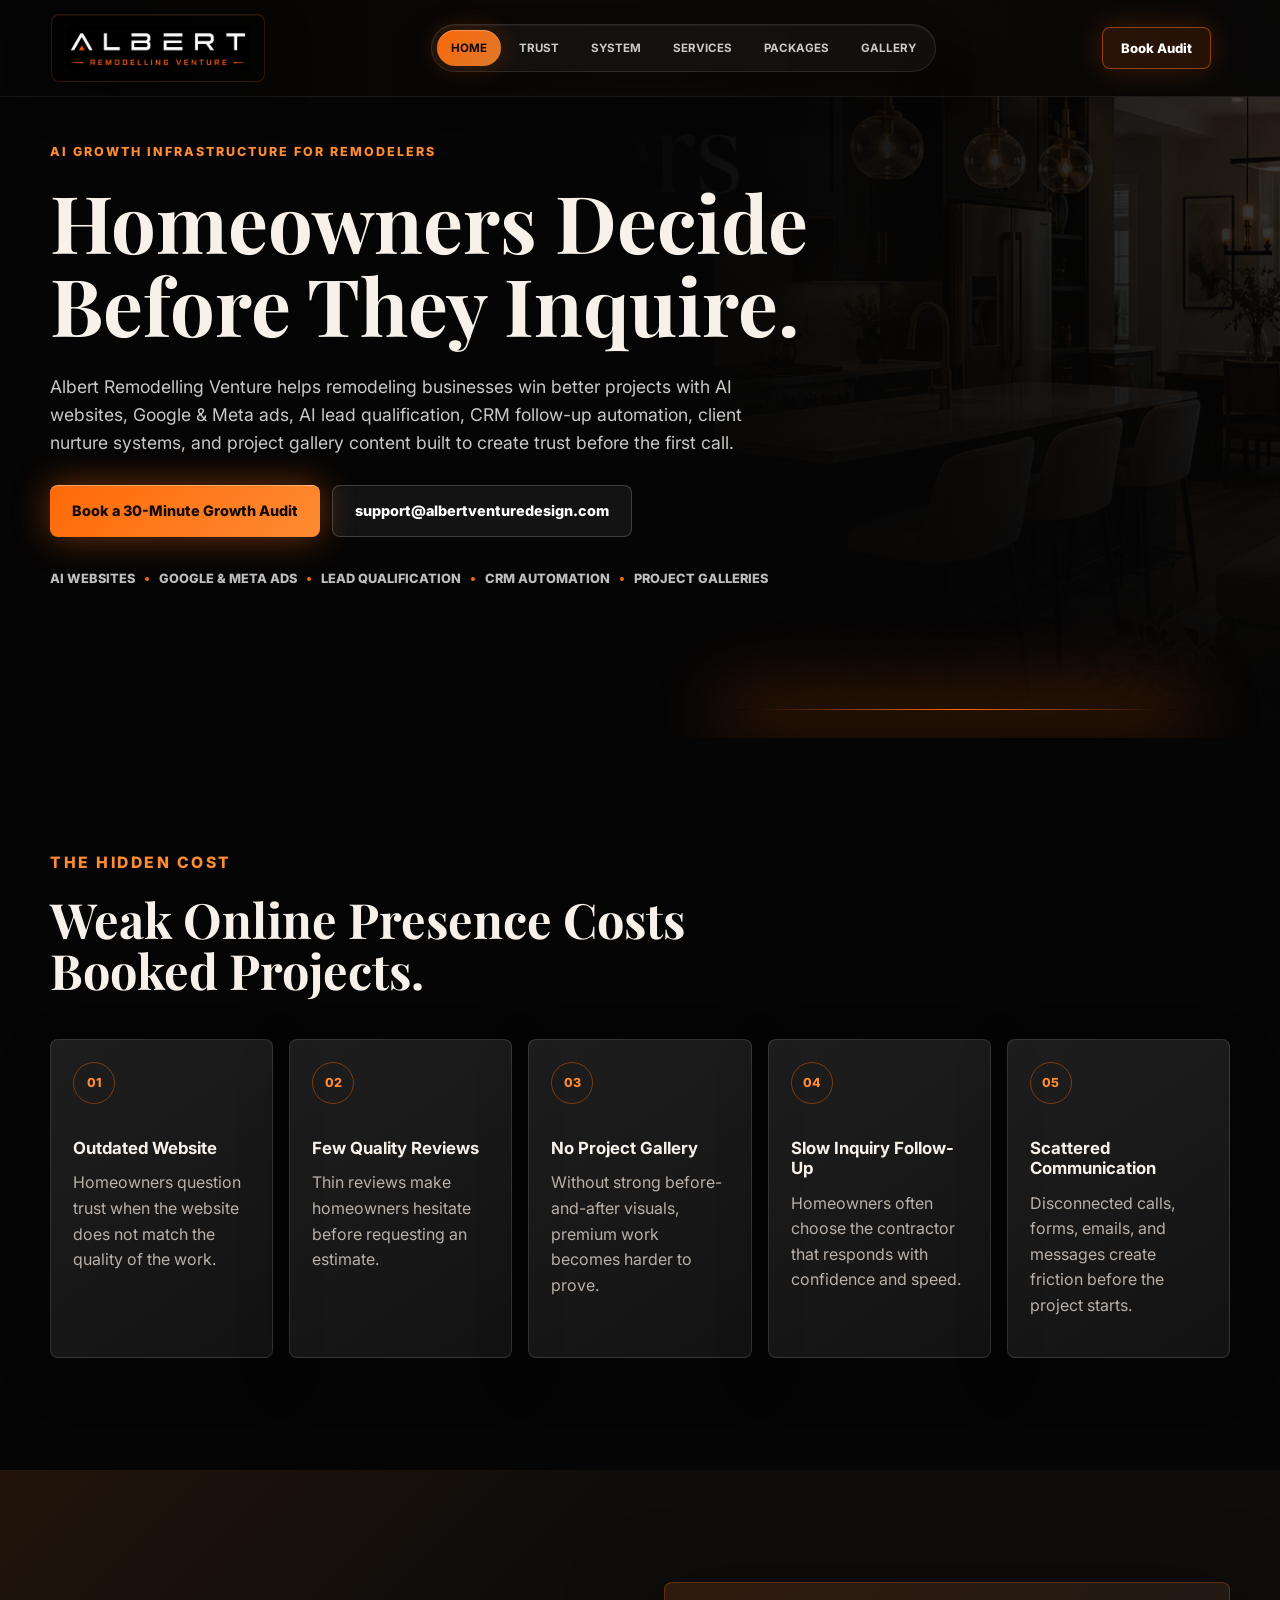
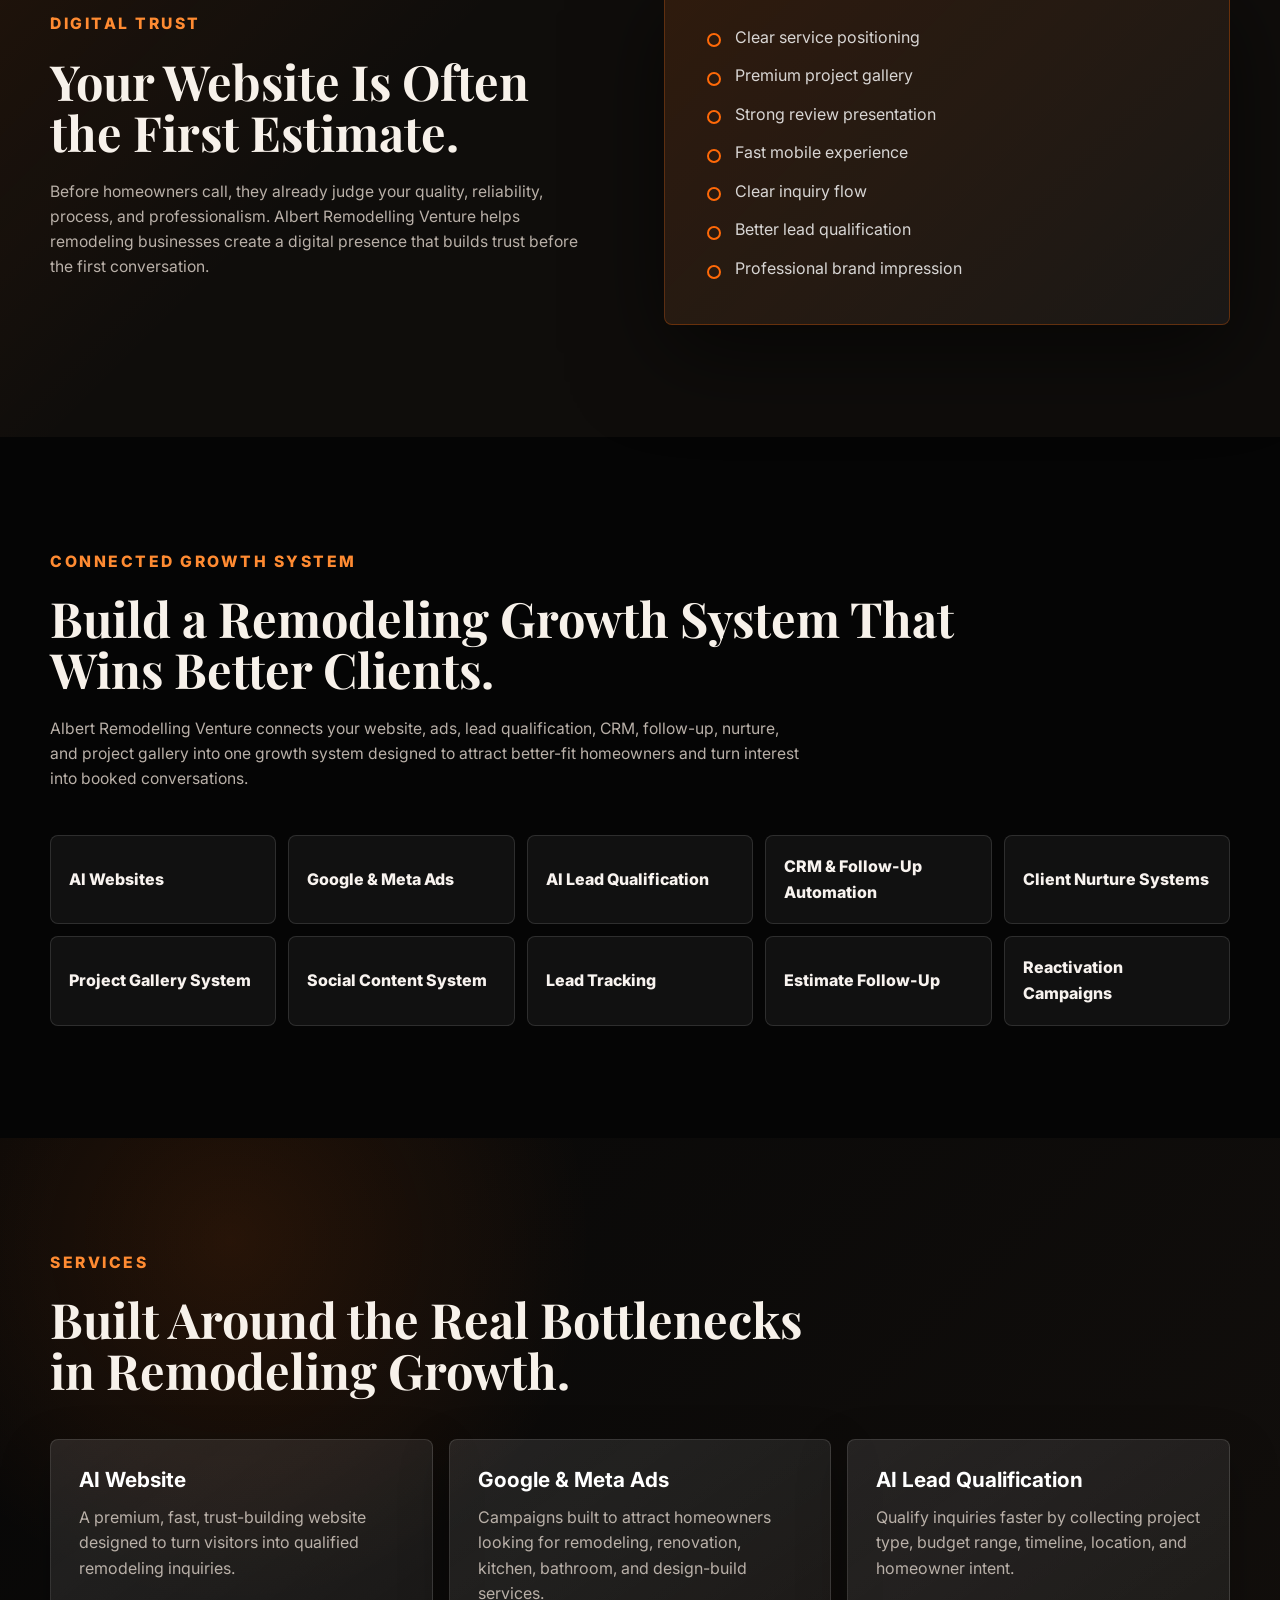
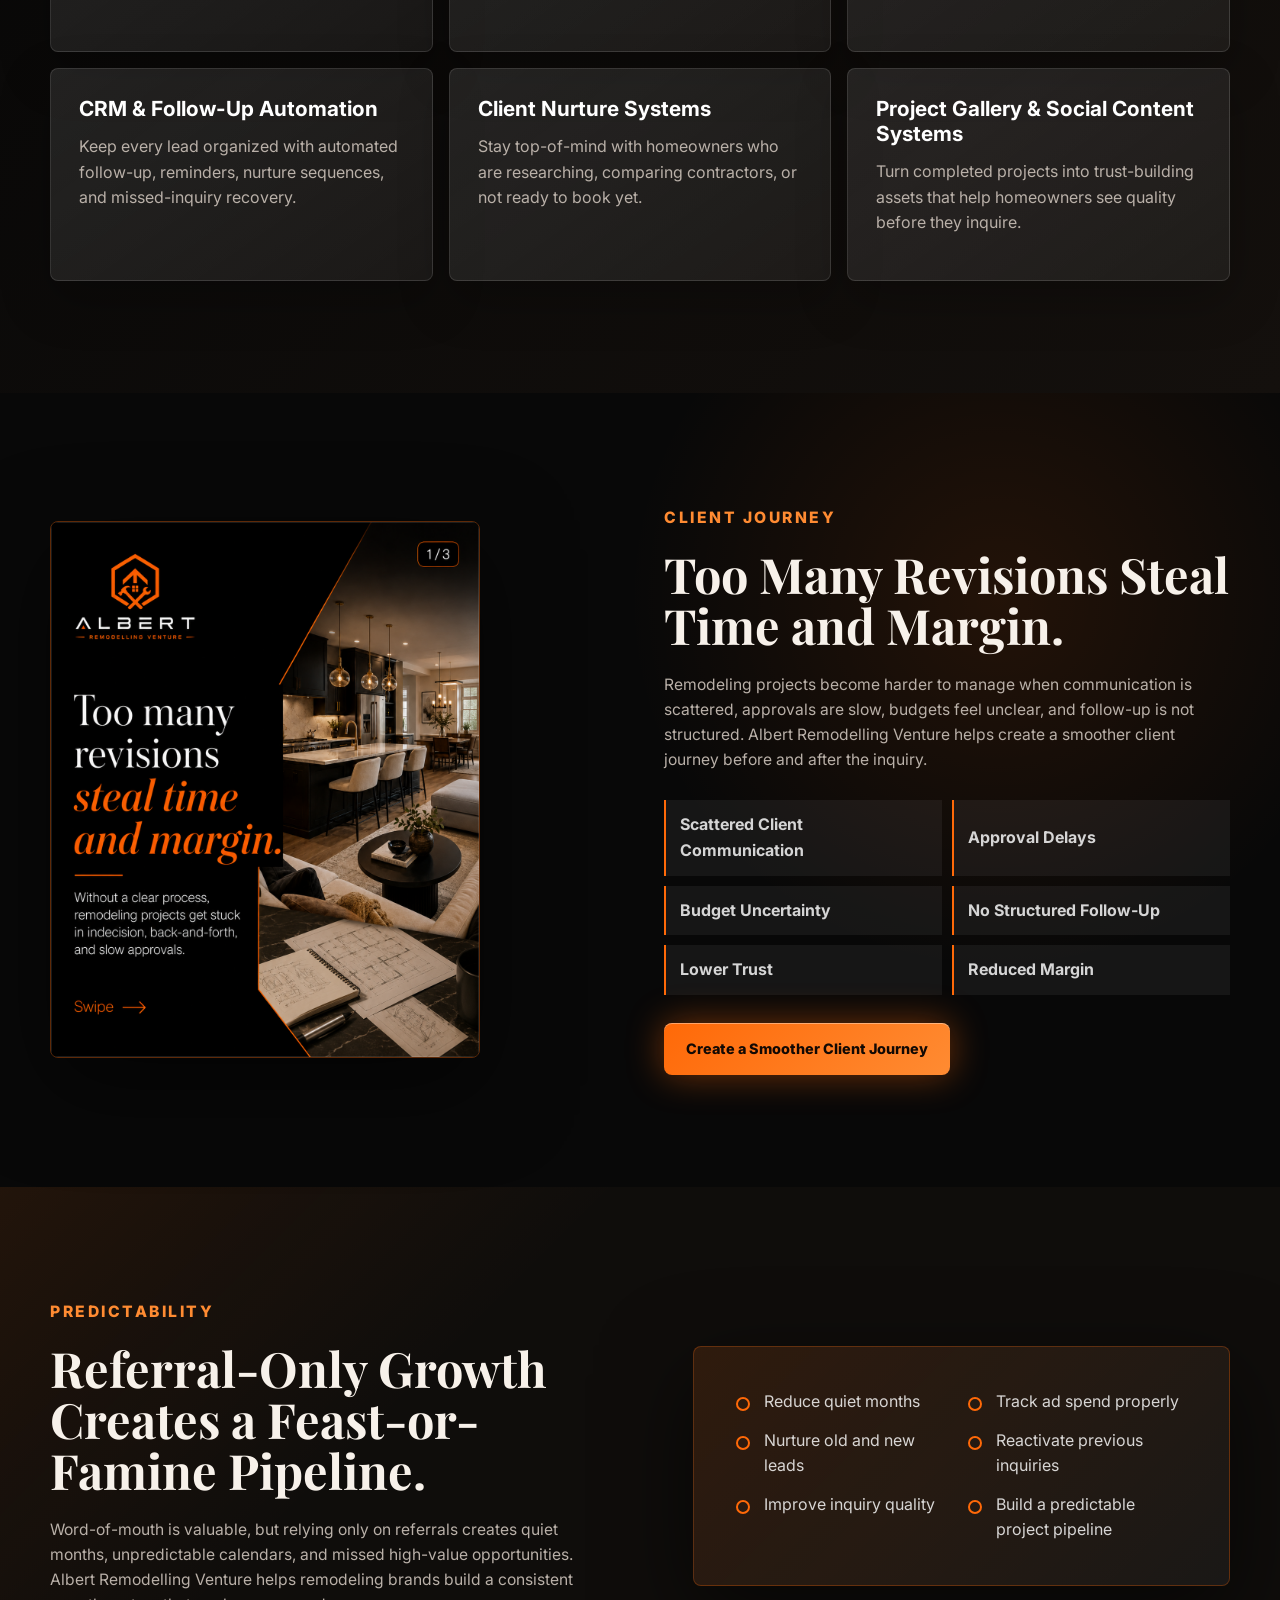
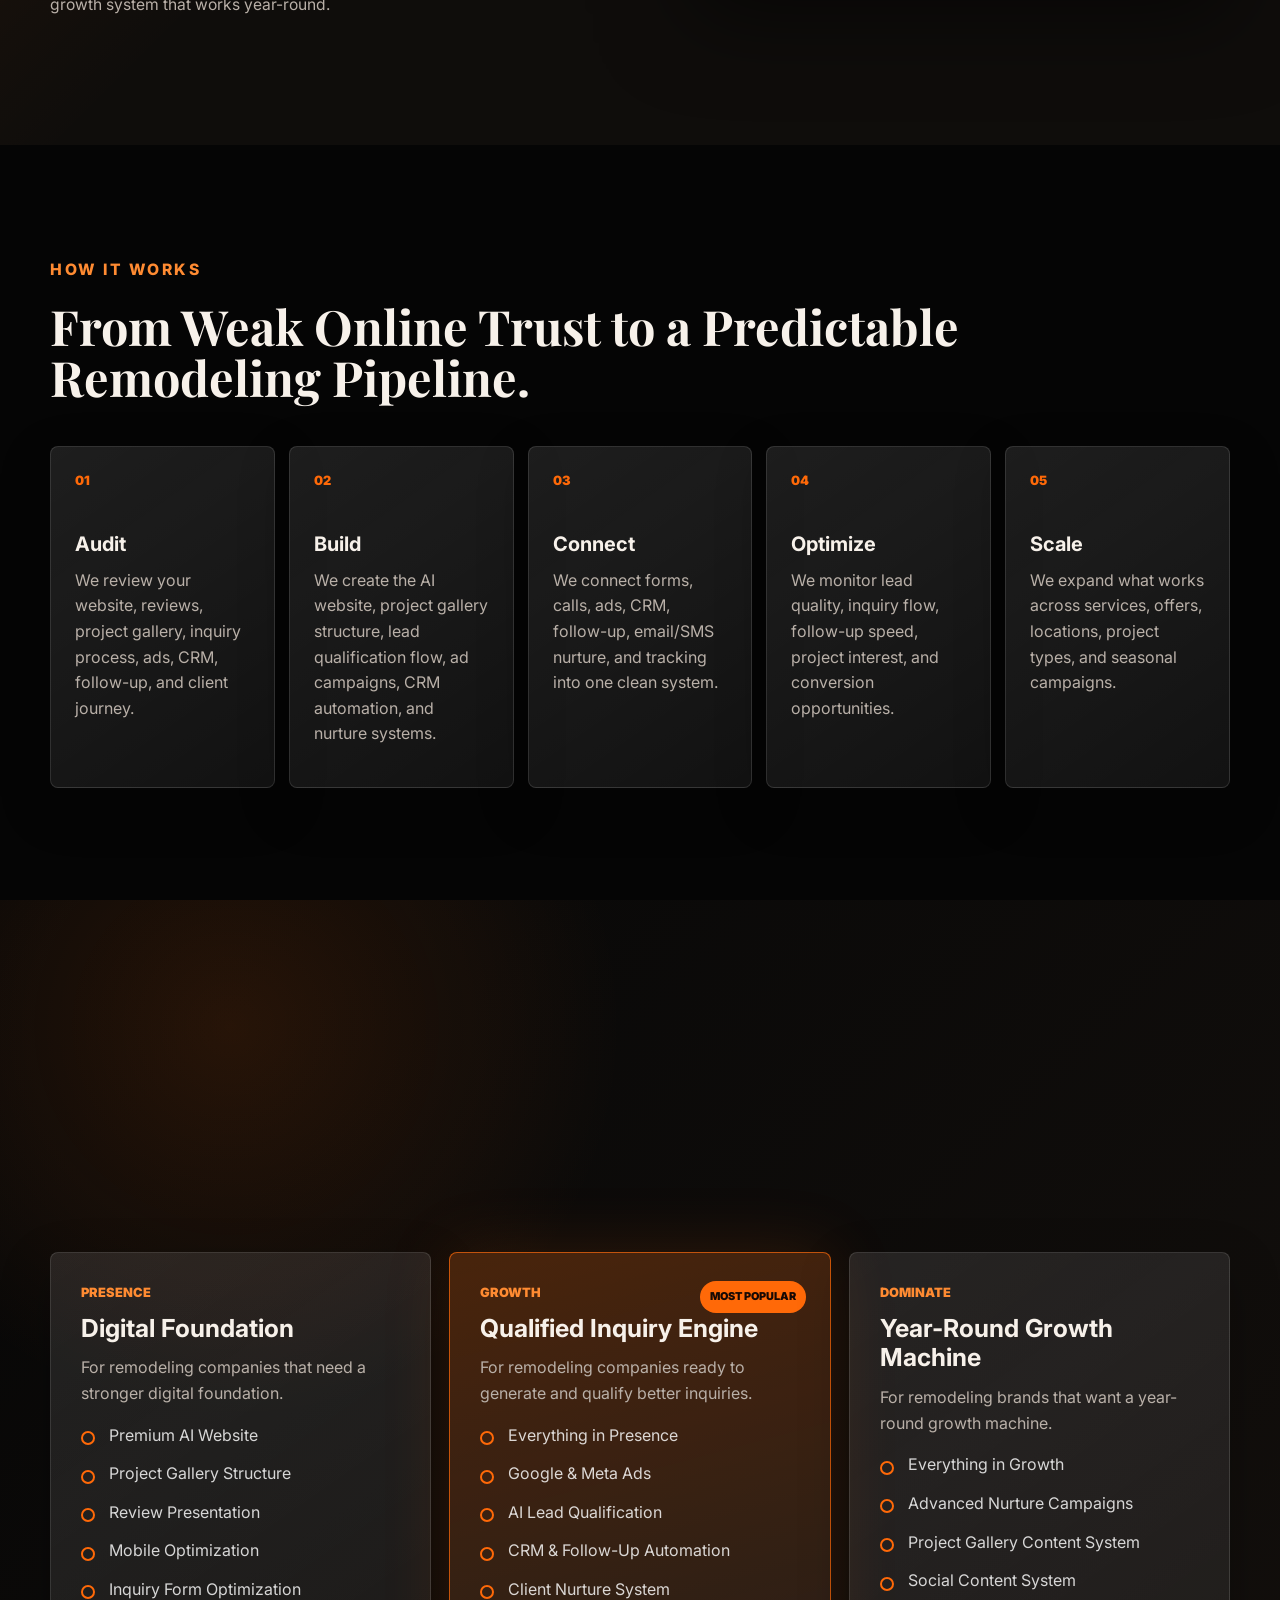
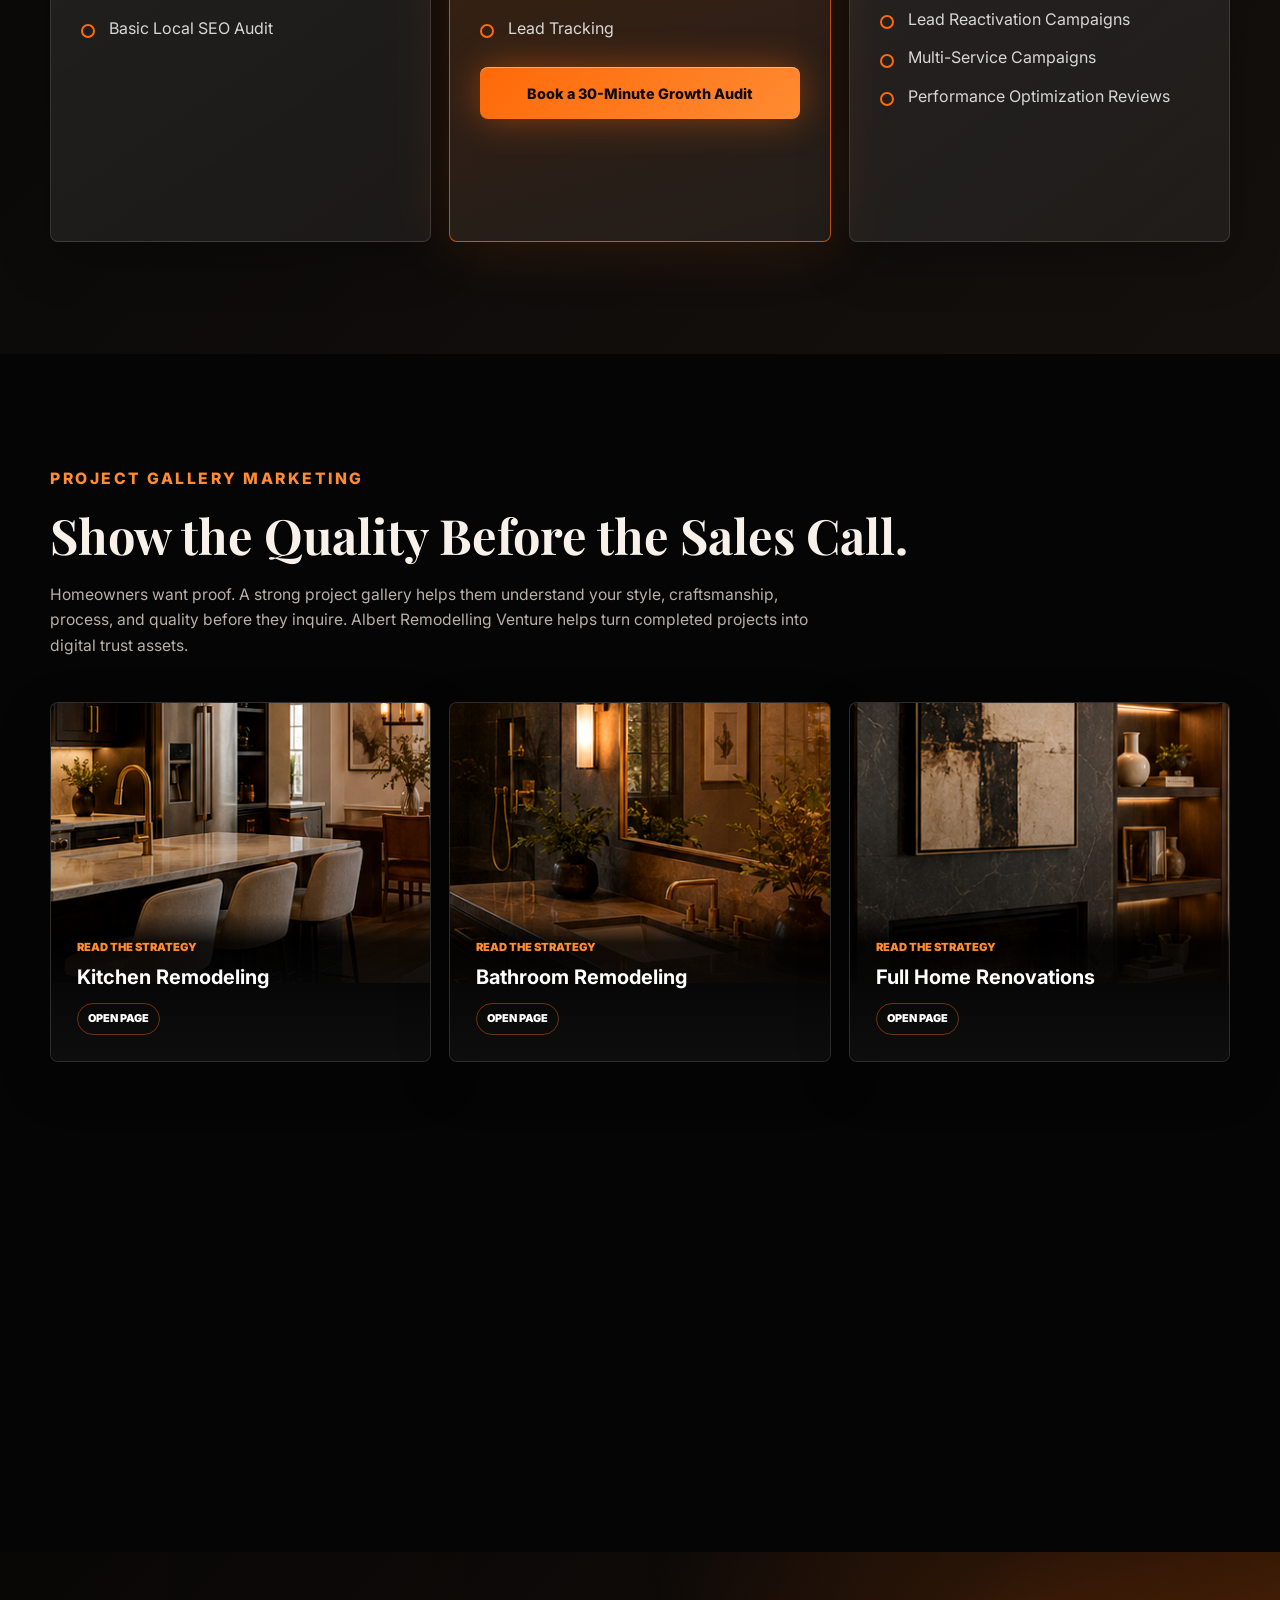
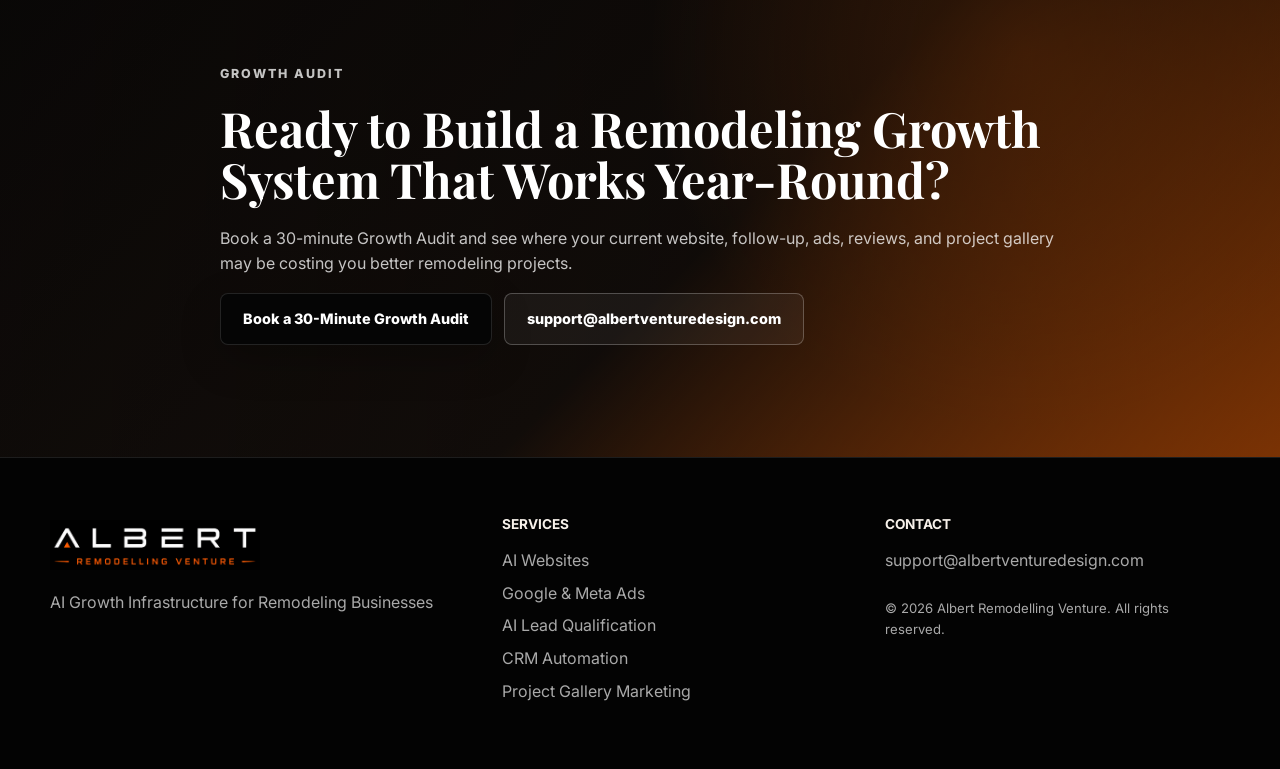
==== index.html @ aa7a7941 "Launch Albert Remodelling Venture website Mobile-first, performance-optimised 12-page marketing site" ====
<!DOCTYPE html>
<html lang="en">
  <head>
    <meta charset="UTF-8" />
    <meta name="viewport" content="width=device-width, initial-scale=1.0" />
    <title>Albert Remodelling Venture | AI Growth Infrastructure for Remodeling Businesses</title>
    <meta
      name="description"
      content="Albert Remodelling Venture builds AI websites, Google Ads, Meta Ads, CRM automation, lead qualification, and project gallery marketing systems for remodeling companies."
    />
    <meta
      name="keywords"
      content="remodeling marketing, remodeling website design, remodeling leads, contractor marketing, home remodeling leads, renovation marketing, AI website for remodeling companies, Google Ads for remodelers, Meta Ads for remodeling businesses, CRM automation for contractors, project gallery marketing, home improvement marketing"
    />
    <meta property="og:title" content="Albert Remodelling Venture" />
    <meta
      property="og:description"
      content="AI growth infrastructure for remodeling businesses that want better inquiries, stronger trust, and a year-round project pipeline."
    />
    <meta property="og:type" content="website" />
    <meta
      property="og:image"
      content="assets/albert-logo-wordmark.png"
    />
    <link rel="preconnect" href="https://fonts.googleapis.com" />
    <link rel="preconnect" href="https://fonts.gstatic.com" crossorigin />
    <link
      href="https://fonts.googleapis.com/css2?family=Inter:wght@400;500;600;700;800&family=Playfair+Display:wght@600;700&display=swap"
      rel="stylesheet"
    />
    <link rel="icon" type="image/png" href="assets/albert-favicon.png" />
    <link rel="apple-touch-icon" href="assets/apple-touch-icon.png" />
    <meta name="theme-color" content="#050505" />
    <link rel="preload" as="image" href="albert_remodelling_venture_neat_folder/albert_remodelling_venture_neat_folder/01_CAROUSEL_POST_1_Homeowners_Decide/slide_01.png" />
    <link rel="stylesheet" href="styles.css" />
    <noscript><style>.reveal{opacity:1!important;transform:none!important}</style></noscript>
    <script type="application/ld+json">
    {
      "@context": "https://schema.org",
      "@type": "ProfessionalService",
      "name": "Albert Remodelling Venture",
      "description": "AI Growth Infrastructure for Remodeling Businesses. We build AI websites, Google and Meta Ads, CRM automation, lead qualification, and project gallery systems for remodeling companies.",
      "url": "https://albertventuredesign.com",
      "email": "support@albertventuredesign.com",
      "contactPoint": {
        "@type": "ContactPoint",
        "email": "support@albertventuredesign.com",
        "contactType": "customer service"
      },
      "serviceType": [
        "Remodeling Website Design",
        "Google Ads for Remodelers",
        "Meta Ads Management",
        "AI Lead Qualification",
        "CRM Automation",
        "Project Gallery Marketing"
      ]
    }
    </script>
  </head>
  <body>
    <a href="#main" class="skip-link">Skip to main content</a>
    <header class="site-header" data-header>
      <a class="brand" href="index.html" aria-label="Albert Remodelling Venture home">
        <img
          src="assets/albert-logo-wordmark.png"
          alt="Albert Remodelling Venture logo"
        />
      </a>
      <nav class="nav" data-nav aria-label="Primary navigation">
        <a class="is-active" href="index.html">Home</a>
        <a href="trust.html">Trust</a>
        <a href="system.html">System</a>
        <a href="services.html">Services</a>
        <a href="packages.html">Packages</a>
        <a href="gallery.html">Gallery</a>
      </nav>
      <a class="header-cta" href="mailto:support@albertventuredesign.com?subject=30-Minute%20Growth%20Audit">Book Audit</a>
      <button class="nav-toggle" type="button" data-nav-toggle aria-label="Open navigation" aria-expanded="false">
        <span></span>
        <span></span>
        <span></span>
      </button>
    </header>

    <main id="main">
      <section class="hero section-dark">
        <div class="hero-bg" aria-hidden="true">
          <img
            src="albert_remodelling_venture_neat_folder/albert_remodelling_venture_neat_folder/01_CAROUSEL_POST_1_Homeowners_Decide/slide_01.png"
            alt=""
            loading="eager"
            fetchpriority="high"
            decoding="async"
          />
        </div>
        <div class="hero-inner">
          <p class="eyebrow reveal">AI Growth Infrastructure for Remodelers</p>
          <h1 class="reveal">Homeowners Decide Before They Inquire.</h1>
          <p class="hero-copy reveal">
            Albert Remodelling Venture helps remodeling businesses win better projects with AI websites, Google &amp;
            Meta ads, AI lead qualification, CRM follow-up automation, client nurture systems, and project gallery
            content built to create trust before the first call.
          </p>
          <div class="hero-actions reveal">
            <a class="btn btn-primary" href="mailto:support@albertventuredesign.com?subject=30-Minute%20Growth%20Audit">Book a 30-Minute Growth Audit</a>
            <a class="btn btn-secondary" href="mailto:support@albertventuredesign.com">support@albertventuredesign.com</a>
          </div>
          <div class="trust-line reveal" aria-label="Core growth system capabilities">
            <span class="trust-item">AI Websites</span>
            <span class="trust-item">Google &amp; Meta Ads</span>
            <span class="trust-item">Lead Qualification</span>
            <span class="trust-item">CRM Automation</span>
            <span class="trust-item">Project Galleries</span>
          </div>
        </div>
      </section>

      <section class="pain section-pad">
        <div class="container">
          <div class="section-heading reveal">
            <p class="eyebrow">The Hidden Cost</p>
            <h2>Weak Online Presence Costs Booked Projects.</h2>
          </div>
          <div class="card-grid five">
            <article class="glass-card reveal">
              <span class="card-icon">01</span>
              <h3>Outdated Website</h3>
              <p>Homeowners question trust when the website does not match the quality of the work.</p>
            </article>
            <article class="glass-card reveal">
              <span class="card-icon">02</span>
              <h3>Few Quality Reviews</h3>
              <p>Thin reviews make homeowners hesitate before requesting an estimate.</p>
            </article>
            <article class="glass-card reveal">
              <span class="card-icon">03</span>
              <h3>No Project Gallery</h3>
              <p>Without strong before-and-after visuals, premium work becomes harder to prove.</p>
            </article>
            <article class="glass-card reveal">
              <span class="card-icon">04</span>
              <h3>Slow Inquiry Follow-Up</h3>
              <p>Homeowners often choose the contractor that responds with confidence and speed.</p>
            </article>
            <article class="glass-card reveal">
              <span class="card-icon">05</span>
              <h3>Scattered Communication</h3>
              <p>Disconnected calls, forms, emails, and messages create friction before the project starts.</p>
            </article>
          </div>
        </div>
      </section>

      <section id="trust" class="trust section-pad section-warm">
        <div class="container split">
          <div class="section-copy reveal">
            <p class="eyebrow">Digital Trust</p>
            <h2>Your Website Is Often the First Estimate.</h2>
            <p>
              Before homeowners call, they already judge your quality, reliability, process, and professionalism. Albert
              Remodelling Venture helps remodeling businesses create a digital presence that builds trust before the
              first conversation.
            </p>
          </div>
          <div class="trust-panel reveal">
            <ul class="check-list">
              <li>Clear service positioning</li>
              <li>Premium project gallery</li>
              <li>Strong review presentation</li>
              <li>Fast mobile experience</li>
              <li>Clear inquiry flow</li>
              <li>Better lead qualification</li>
              <li>Professional brand impression</li>
            </ul>
          </div>
        </div>
      </section>

      <section id="solution" class="solution section-pad">
        <div class="container">
          <div class="section-heading wide reveal">
            <p class="eyebrow">Connected Growth System</p>
            <h2>Build a Remodeling Growth System That Wins Better Clients.</h2>
            <p>
              Albert Remodelling Venture connects your website, ads, lead qualification, CRM, follow-up, nurture, and
              project gallery into one growth system designed to attract better-fit homeowners and turn interest into
              booked conversations.
            </p>
          </div>
          <div class="feature-strip">
            <span class="reveal">AI Websites</span>
            <span class="reveal">Google &amp; Meta Ads</span>
            <span class="reveal">AI Lead Qualification</span>
            <span class="reveal">CRM &amp; Follow-Up Automation</span>
            <span class="reveal">Client Nurture Systems</span>
            <span class="reveal">Project Gallery System</span>
            <span class="reveal">Social Content System</span>
            <span class="reveal">Lead Tracking</span>
            <span class="reveal">Estimate Follow-Up</span>
            <span class="reveal">Reactivation Campaigns</span>
          </div>
        </div>
      </section>

      <section id="services" class="services section-pad section-dark-soft">
        <div class="container">
          <div class="section-heading reveal">
            <p class="eyebrow">Services</p>
            <h2>Built Around the Real Bottlenecks in Remodeling Growth.</h2>
          </div>
          <div class="service-grid">
            <article class="service-card reveal">
              <h3>AI Website</h3>
              <p>A premium, fast, trust-building website designed to turn visitors into qualified remodeling inquiries.</p>
            </article>
            <article class="service-card reveal">
              <h3>Google &amp; Meta Ads</h3>
              <p>Campaigns built to attract homeowners looking for remodeling, renovation, kitchen, bathroom, and design-build services.</p>
            </article>
            <article class="service-card reveal">
              <h3>AI Lead Qualification</h3>
              <p>Qualify inquiries faster by collecting project type, budget range, timeline, location, and homeowner intent.</p>
            </article>
            <article class="service-card reveal">
              <h3>CRM &amp; Follow-Up Automation</h3>
              <p>Keep every lead organized with automated follow-up, reminders, nurture sequences, and missed-inquiry recovery.</p>
            </article>
            <article class="service-card reveal">
              <h3>Client Nurture Systems</h3>
              <p>Stay top-of-mind with homeowners who are researching, comparing contractors, or not ready to book yet.</p>
            </article>
            <article class="service-card reveal">
              <h3>Project Gallery &amp; Social Content Systems</h3>
              <p>Turn completed projects into trust-building assets that help homeowners see quality before they inquire.</p>
            </article>
          </div>
        </div>
      </section>

      <section class="friction section-pad media-band">
        <div class="container split">
          <div class="media-frame reveal">
            <img
              src="albert_remodelling_venture_neat_folder/albert_remodelling_venture_neat_folder/02_CAROUSEL_POST_2_Project_Friction/slide_01.png"
              alt="Albert Remodelling Venture project friction social visual"
              loading="lazy"
              decoding="async"
            />
          </div>
          <div class="section-copy reveal">
            <p class="eyebrow">Client Journey</p>
            <h2>Too Many Revisions Steal Time and Margin.</h2>
            <p>
              Remodeling projects become harder to manage when communication is scattered, approvals are slow, budgets
              feel unclear, and follow-up is not structured. Albert Remodelling Venture helps create a smoother client
              journey before and after the inquiry.
            </p>
            <div class="mini-grid">
              <span>Scattered Client Communication</span>
              <span>Approval Delays</span>
              <span>Budget Uncertainty</span>
              <span>No Structured Follow-Up</span>
              <span>Lower Trust</span>
              <span>Reduced Margin</span>
            </div>
            <a class="btn btn-primary" href="mailto:support@albertventuredesign.com?subject=Smoother%20Client%20Journey">Create a Smoother Client Journey</a>
          </div>
        </div>
      </section>

      <section class="pipeline section-pad section-warm">
        <div class="container split reverse">
          <div class="section-copy reveal">
            <p class="eyebrow">Predictability</p>
            <h2>Referral-Only Growth Creates a Feast-or-Famine Pipeline.</h2>
            <p>
              Word-of-mouth is valuable, but relying only on referrals creates quiet months, unpredictable calendars, and
              missed high-value opportunities. Albert Remodelling Venture helps remodeling brands build a consistent
              growth system that works year-round.
            </p>
          </div>
          <div class="trust-panel reveal">
            <ul class="check-list two-col">
              <li>Reduce quiet months</li>
              <li>Track ad spend properly</li>
              <li>Nurture old and new leads</li>
              <li>Reactivate previous inquiries</li>
              <li>Improve inquiry quality</li>
              <li>Build a predictable project pipeline</li>
            </ul>
          </div>
        </div>
      </section>

      <section class="process section-pad">
        <div class="container">
          <div class="section-heading wide reveal">
            <p class="eyebrow">How It Works</p>
            <h2>From Weak Online Trust to a Predictable Remodeling Pipeline.</h2>
          </div>
          <div class="timeline">
            <article class="timeline-step reveal">
              <span>01</span>
              <h3>Audit</h3>
              <p>We review your website, reviews, project gallery, inquiry process, ads, CRM, follow-up, and client journey.</p>
            </article>
            <article class="timeline-step reveal">
              <span>02</span>
              <h3>Build</h3>
              <p>We create the AI website, project gallery structure, lead qualification flow, ad campaigns, CRM automation, and nurture systems.</p>
            </article>
            <article class="timeline-step reveal">
              <span>03</span>
              <h3>Connect</h3>
              <p>We connect forms, calls, ads, CRM, follow-up, email/SMS nurture, and tracking into one clean system.</p>
            </article>
            <article class="timeline-step reveal">
              <span>04</span>
              <h3>Optimize</h3>
              <p>We monitor lead quality, inquiry flow, follow-up speed, project interest, and conversion opportunities.</p>
            </article>
            <article class="timeline-step reveal">
              <span>05</span>
              <h3>Scale</h3>
              <p>We expand what works across services, offers, locations, project types, and seasonal campaigns.</p>
            </article>
          </div>
        </div>
      </section>

      <section id="packages" class="packages section-pad section-dark-soft">
        <div class="container">
          <div class="section-heading reveal">
            <p class="eyebrow">Packages</p>
            <h2>Choose the Growth Infrastructure Your Remodeling Brand Needs Next.</h2>
          </div>
          <div class="package-grid">
            <article class="package-card reveal">
              <p class="package-label">Presence</p>
              <h3>Digital Foundation</h3>
              <p>For remodeling companies that need a stronger digital foundation.</p>
              <ul>
                <li>Premium AI Website</li>
                <li>Project Gallery Structure</li>
                <li>Review Presentation</li>
                <li>Mobile Optimization</li>
                <li>Inquiry Form Optimization</li>
                <li>Basic Local SEO Audit</li>
              </ul>
            </article>
            <article class="package-card featured reveal">
              <p class="package-label">Growth</p>
              <span class="popular">Most Popular</span>
              <h3>Qualified Inquiry Engine</h3>
              <p>For remodeling companies ready to generate and qualify better inquiries.</p>
              <ul>
                <li>Everything in Presence</li>
                <li>Google &amp; Meta Ads</li>
                <li>AI Lead Qualification</li>
                <li>CRM &amp; Follow-Up Automation</li>
                <li>Client Nurture System</li>
                <li>Lead Tracking</li>
              </ul>
              <a class="btn btn-primary" href="mailto:support@albertventuredesign.com?subject=30-Minute%20Growth%20Audit">Book a 30-Minute Growth Audit</a>
            </article>
            <article class="package-card reveal">
              <p class="package-label">Dominate</p>
              <h3>Year-Round Growth Machine</h3>
              <p>For remodeling brands that want a year-round growth machine.</p>
              <ul>
                <li>Everything in Growth</li>
                <li>Advanced Nurture Campaigns</li>
                <li>Project Gallery Content System</li>
                <li>Social Content System</li>
                <li>Lead Reactivation Campaigns</li>
                <li>Multi-Service Campaigns</li>
                <li>Performance Optimization Reviews</li>
              </ul>
            </article>
          </div>
        </div>
      </section>

      <section id="gallery" class="gallery section-pad">
        <div class="container">
          <div class="section-heading wide reveal">
            <p class="eyebrow">Project Gallery Marketing</p>
            <h2>Show the Quality Before the Sales Call.</h2>
            <p>
              Homeowners want proof. A strong project gallery helps them understand your style, craftsmanship, process,
              and quality before they inquire. Albert Remodelling Venture helps turn completed projects into digital
              trust assets.
            </p>
          </div>
          <div class="gallery-grid">
            <a class="gallery-card reveal" href="kitchen-remodeling.html">
              <div
                class="project-visual kitchen"
                role="img"
                aria-label="Premium kitchen remodeling project placeholder"
              ></div>
              <div class="gallery-card-copy">
                <span>Read the Strategy</span>
                <h3>Kitchen Remodeling</h3>
              </div>
            </a>
            <a class="gallery-card reveal" href="bathroom-remodeling.html">
              <div
                class="project-visual bath"
                role="img"
                aria-label="Luxury bathroom remodeling project placeholder"
              ></div>
              <div class="gallery-card-copy">
                <span>Read the Strategy</span>
                <h3>Bathroom Remodeling</h3>
              </div>
            </a>
            <a class="gallery-card reveal" href="full-home-renovations.html">
              <div
                class="project-visual living"
                role="img"
                aria-label="Full home renovation project placeholder"
              ></div>
              <div class="gallery-card-copy">
                <span>Read the Strategy</span>
                <h3>Full Home Renovations</h3>
              </div>
            </a>
            <a class="gallery-card reveal" href="basement-remodeling.html">
              <div
                class="project-visual basement"
                role="img"
                aria-label="Basement remodeling project placeholder"
              ></div>
              <div class="gallery-card-copy">
                <span>Read the Strategy</span>
                <h3>Basement Remodeling</h3>
              </div>
            </a>
            <a class="gallery-card reveal" href="design-build-projects.html">
              <div
                class="project-visual design"
                role="img"
                aria-label="Design-build remodeling project placeholder"
              ></div>
              <div class="gallery-card-copy">
                <span>Read the Strategy</span>
                <h3>Design-Build Projects</h3>
              </div>
            </a>
            <a class="gallery-card reveal" href="before-after-transformations.html">
              <div
                class="project-visual before"
                role="img"
                aria-label="Before and after remodeling transformation placeholder"
              ></div>
              <div class="gallery-card-copy">
                <span>Read the Strategy</span>
                <h3>Before &amp; After Transformations</h3>
              </div>
            </a>
          </div>
        </div>
      </section>

      <section class="final-cta section-pad section-orange">
        <div class="container narrow reveal">
          <p class="eyebrow">Growth Audit</p>
          <h2>Ready to Build a Remodeling Growth System That Works Year-Round?</h2>
          <p>
            Book a 30-minute Growth Audit and see where your current website, follow-up, ads, reviews, and project
            gallery may be costing you better remodeling projects.
          </p>
          <div class="hero-actions">
            <a class="btn btn-dark" href="mailto:support@albertventuredesign.com?subject=30-Minute%20Growth%20Audit">Book a 30-Minute Growth Audit</a>
            <a class="btn btn-ghost-dark" href="mailto:support@albertventuredesign.com">support@albertventuredesign.com</a>
          </div>
        </div>
      </section>
    </main>

    <footer class="footer">
      <div class="container footer-inner">
        <div>
          <img
            class="footer-logo"
            src="assets/albert-logo-wordmark.png"
            alt="Albert Remodelling Venture logo"
            loading="lazy"
            decoding="async"
          />
          <p>AI Growth Infrastructure for Remodeling Businesses</p>
        </div>
        <div>
          <h2>Services</h2>
          <p>AI Websites</p>
          <p>Google &amp; Meta Ads</p>
          <p>AI Lead Qualification</p>
          <p>CRM Automation</p>
          <p>Project Gallery Marketing</p>
        </div>
        <div>
          <h2>Contact</h2>
          <a href="mailto:support@albertventuredesign.com">support@albertventuredesign.com</a>
          <p class="copyright">&copy; 2026 Albert Remodelling Venture. All rights reserved.</p>
        </div>
      </div>
    </footer>

    <script src="script.js"></script>
  </body>
</html>
---- styles.css ----
:root {
  --ink: #050505;
  --charcoal: #0d0d0d;
  --panel: #151210;
  --panel-2: #201a15;
  --line: rgba(255, 255, 255, 0.12);
  --line-strong: rgba(255, 110, 16, 0.45);
  --text: #f7f1ea;
  --muted: #b9b0a8;
  --orange: #ff6908;
  --orange-2: #ff8b32;
  --gold: #d9a55a;
  --shadow: 0 28px 90px rgba(0, 0, 0, 0.55);
  --radius: 8px;
  --max: 1180px;
}

* {
  box-sizing: border-box;
}

html {
  scroll-behavior: smooth;
}

[id] {
  scroll-margin-top: 92px;
}

body {
  margin: 0;
  background: var(--ink);
  color: var(--text);
  font-family: "Inter", Arial, sans-serif;
  line-height: 1.6;
}

body.nav-open {
  overflow: hidden;
}

img {
  display: block;
  max-width: 100%;
  height: auto;
}

a {
  color: inherit;
  text-decoration: none;
}

.skip-link {
  position: absolute;
  top: -120%;
  left: 16px;
  z-index: 200;
  padding: 10px 18px;
  border-radius: 0 0 var(--radius) var(--radius);
  background: var(--orange);
  color: #130904;
  font-size: 0.88rem;
  font-weight: 800;
  white-space: nowrap;
  transition: top 150ms ease;
}

.skip-link:focus {
  top: 0;
  outline: 2px solid #fff;
  outline-offset: 2px;
}

:focus-visible {
  outline: 2px solid var(--orange);
  outline-offset: 3px;
  border-radius: 3px;
}

h1,
h2,
h3,
p {
  margin-top: 0;
}

h1,
h2 {
  font-family: "Playfair Display", Georgia, serif;
  line-height: 1.05;
}

h1 {
  max-width: 850px;
  margin-bottom: 26px;
  font-size: clamp(2.65rem, 6.2vw, 6rem);
  letter-spacing: 0;
}

h2 {
  margin-bottom: 22px;
  font-size: clamp(2rem, 3.8vw, 3.9rem);
  letter-spacing: 0;
}

h3 {
  margin-bottom: 12px;
  font-size: 1.05rem;
  line-height: 1.2;
}

p {
  color: var(--muted);
}

.container {
  width: min(100% - 40px, var(--max));
  margin: 0 auto;
}

.narrow {
  max-width: 840px;
}

.section-pad {
  padding: 112px 0;
}

.section-dark,
.section-dark-soft {
  background: var(--ink);
}

.section-dark-soft {
  background:
    radial-gradient(circle at 18% 12%, rgba(255, 105, 8, 0.12), transparent 28%),
    linear-gradient(135deg, #070707 0%, #14100d 100%);
}

.section-warm {
  background:
    linear-gradient(135deg, rgba(255, 105, 8, 0.08), transparent 34%),
    #0f0d0b;
}

.site-header {
  position: fixed;
  top: 0;
  left: 0;
  z-index: 50;
  display: grid;
  grid-template-columns: auto 1fr auto auto;
  align-items: center;
  gap: 18px;
  width: 100%;
  padding: 14px clamp(18px, 4vw, 52px);
  background:
    linear-gradient(90deg, rgba(5, 5, 5, 0.92), rgba(15, 10, 7, 0.76), rgba(5, 5, 5, 0.92));
  border-bottom: 1px solid rgba(255, 255, 255, 0.08);
  backdrop-filter: blur(18px);
  transition: background 220ms ease, padding 220ms ease;
}

.site-header.is-scrolled {
  padding-top: 9px;
  padding-bottom: 9px;
  background: rgba(5, 5, 5, 0.9);
}

.brand {
  display: inline-flex;
  width: 214px;
  height: 68px;
  align-items: center;
  justify-content: center;
  padding: 10px 15px;
  border: 1px solid rgba(255, 105, 8, 0.18);
  border-radius: var(--radius);
  background: rgba(0, 0, 0, 0.5);
  overflow: hidden;
  box-shadow: inset 0 1px 0 rgba(255, 255, 255, 0.05), 0 16px 44px rgba(0, 0, 0, 0.34);
}

.brand img {
  width: 100%;
  height: 100%;
  object-fit: contain;
  object-position: center;
}

.nav {
  display: flex;
  align-items: center;
  justify-content: center;
  justify-self: center;
  gap: 4px;
  padding: 5px;
  border: 1px solid rgba(255, 255, 255, 0.1);
  border-radius: 999px;
  background: rgba(255, 255, 255, 0.035);
  box-shadow: inset 0 1px 0 rgba(255, 255, 255, 0.06), 0 18px 45px rgba(0, 0, 0, 0.22);
  color: #f3ece4;
  font-size: 0.72rem;
  font-weight: 700;
  text-transform: uppercase;
}

.nav a {
  position: relative;
  display: inline-flex;
  min-height: 36px;
  align-items: center;
  justify-content: center;
  padding: 0 14px;
  border-radius: 999px;
  color: rgba(255, 255, 255, 0.78);
  transition: color 180ms ease, background 180ms ease, box-shadow 180ms ease;
}

.nav a::after {
  display: none;
}

.nav a:hover,
.nav a:focus-visible {
  background: rgba(255, 255, 255, 0.07);
  color: #fff;
}

.nav a.is-active {
  background: linear-gradient(135deg, rgba(255, 105, 8, 0.98), rgba(255, 139, 50, 0.86));
  color: #120904;
  box-shadow: 0 0 24px rgba(255, 105, 8, 0.24), inset 0 1px 0 rgba(255, 255, 255, 0.28);
}

.header-cta {
  display: inline-flex;
  min-height: 42px;
  align-items: center;
  justify-content: center;
  padding: 0 18px;
  border: 1px solid rgba(255, 105, 8, 0.5);
  border-radius: var(--radius);
  background: rgba(255, 105, 8, 0.12);
  color: #fff;
  font-size: 0.82rem;
  font-weight: 800;
  box-shadow: 0 0 28px rgba(255, 105, 8, 0.22);
}

.nav-toggle {
  display: none;
  flex-direction: column;
  justify-content: center;
  align-items: center;
  gap: 5px;
  width: 44px;
  height: 44px;
  border: 1px solid var(--line);
  border-radius: var(--radius);
  background: rgba(255, 255, 255, 0.04);
  cursor: pointer;
}

.nav-toggle span {
  display: block;
  width: 20px;
  height: 2px;
  background: #fff;
  border-radius: 1px;
  transition: transform 220ms ease, opacity 180ms ease;
}

.nav-toggle[aria-expanded="true"] span:nth-child(1) {
  transform: translateY(7px) rotate(45deg);
}

.nav-toggle[aria-expanded="true"] span:nth-child(2) {
  opacity: 0;
}

.nav-toggle[aria-expanded="true"] span:nth-child(3) {
  transform: translateY(-7px) rotate(-45deg);
}

.hero {
  position: relative;
  min-height: 82vh;
  padding: 142px 0 54px;
  overflow: hidden;
  isolation: isolate;
}

.hero-bg,
.hero-bg img {
  position: absolute;
  inset: 0;
  z-index: -3;
  width: 100%;
  height: 100%;
}

.hero-bg img {
  object-fit: cover;
  opacity: 0.58;
}

.hero::before {
  position: absolute;
  inset: 0;
  z-index: -2;
  background:
    linear-gradient(90deg, #050505 0%, #050505 49%, rgba(5, 5, 5, 0.78) 62%, rgba(5, 5, 5, 0.28) 100%),
    linear-gradient(180deg, rgba(0, 0, 0, 0.3), #050505 100%);
  content: "";
}

.hero::after {
  position: absolute;
  right: min(8vw, 110px);
  bottom: 28px;
  z-index: -1;
  width: min(440px, 44vw);
  height: 1px;
  background: linear-gradient(90deg, transparent, var(--orange), transparent);
  box-shadow: 0 0 70px 20px rgba(255, 105, 8, 0.24);
  content: "";
}

.hero-inner {
  width: min(100% - 40px, var(--max));
  margin: 0 auto;
}

.eyebrow {
  margin-bottom: 18px;
  color: var(--orange-2);
  font-size: 0.78rem;
  font-weight: 800;
  letter-spacing: 0.16em;
  text-transform: uppercase;
}

.hero-copy {
  max-width: 720px;
  margin-bottom: 28px;
  color: rgba(255, 255, 255, 0.78);
  font-size: clamp(0.98rem, 1.45vw, 1.1rem);
}

.hero-actions {
  display: flex;
  flex-wrap: wrap;
  gap: 12px;
  align-items: center;
}

.btn {
  display: inline-flex;
  min-height: 52px;
  align-items: center;
  justify-content: center;
  padding: 0 22px;
  border-radius: var(--radius);
  font-size: 0.9rem;
  font-weight: 800;
  transition: transform 180ms ease, box-shadow 180ms ease, border-color 180ms ease;
}

.btn:hover,
.btn:focus-visible {
  transform: translateY(-2px);
}

.btn-primary {
  background: linear-gradient(135deg, var(--orange), var(--orange-2));
  color: #120904;
  box-shadow: 0 0 36px rgba(255, 105, 8, 0.44), inset 0 1px 0 rgba(255, 255, 255, 0.38);
}

.btn-secondary {
  border: 1px solid rgba(255, 255, 255, 0.18);
  background: rgba(255, 255, 255, 0.06);
  color: #fff;
}

.btn-dark {
  background: #090705;
  color: #fff;
  box-shadow: 0 15px 40px rgba(0, 0, 0, 0.24);
}

.btn-ghost-dark {
  border: 1px solid rgba(0, 0, 0, 0.24);
  color: #180a02;
}

.trust-line {
  display: flex;
  flex-wrap: wrap;
  gap: 10px;
  max-width: 850px;
  margin: 32px 0 0;
  color: rgba(255, 255, 255, 0.74);
  font-size: 0.8rem;
  font-weight: 800;
  text-transform: uppercase;
}

.trust-item {
  display: inline-flex;
  align-items: center;
  gap: 10px;
}

.trust-item:not(:last-child)::after {
  width: 4px;
  height: 4px;
  border-radius: 999px;
  background: var(--orange);
  content: "";
}

.section-heading {
  max-width: 780px;
  margin-bottom: 44px;
}

.section-heading.wide {
  max-width: 940px;
}

.section-heading p,
.section-copy p {
  max-width: 760px;
  font-size: 0.98rem;
}

.page-hero {
  position: relative;
  min-height: 58vh;
  padding: 150px 0 82px;
  overflow: hidden;
  background: #060606;
  isolation: isolate;
}

.page-hero::before {
  position: absolute;
  inset: 0;
  z-index: -1;
  background:
    linear-gradient(90deg, #050505 0%, rgba(5, 5, 5, 0.94) 48%, rgba(5, 5, 5, 0.58) 100%),
    radial-gradient(circle at 82% 22%, rgba(255, 105, 8, 0.22), transparent 30%);
  content: "";
}

.page-hero-bg {
  position: absolute;
  inset: 0;
  z-index: -2;
  opacity: 0.44;
}

.page-hero-bg img {
  width: 100%;
  height: 100%;
  object-fit: cover;
  object-position: right center;
}

.page-hero h1 {
  max-width: 840px;
  font-size: clamp(2.7rem, 5.4vw, 5.4rem);
}

.page-hero p:not(.eyebrow) {
  max-width: 720px;
  color: rgba(255, 255, 255, 0.76);
  font-size: 1.08rem;
}

.page-grid {
  display: grid;
  grid-template-columns: minmax(0, 0.8fr) minmax(320px, 1fr);
  gap: clamp(32px, 6vw, 76px);
  align-items: start;
}

.page-aside {
  position: sticky;
  top: 110px;
}

.page-panel {
  padding: clamp(24px, 4vw, 42px);
  border: 1px solid rgba(255, 105, 8, 0.28);
  border-radius: var(--radius);
  background:
    linear-gradient(135deg, rgba(255, 105, 8, 0.12), rgba(255, 255, 255, 0.035)),
    #12100e;
  box-shadow: var(--shadow);
}

.page-stack {
  display: grid;
  gap: 16px;
}

.text-link {
  display: inline-flex;
  align-items: center;
  margin-bottom: 22px;
  color: var(--orange-2);
  font-size: 0.82rem;
  font-weight: 900;
  text-transform: uppercase;
}

.text-link:hover {
  color: #fff;
}

.detail-grid {
  display: grid;
  grid-template-columns: minmax(0, 1fr) minmax(320px, 0.76fr);
  gap: clamp(34px, 6vw, 78px);
  align-items: start;
}

.detail-copy {
  display: grid;
  gap: 24px;
}

.detail-copy h2 {
  margin-bottom: 12px;
}

.detail-block {
  padding-bottom: 24px;
  border-bottom: 1px solid rgba(255, 255, 255, 0.1);
}

.detail-block:last-child {
  border-bottom: 0;
}

.detail-block p {
  max-width: 760px;
}

.detail-card {
  padding: 26px;
  border: 1px solid rgba(255, 105, 8, 0.28);
  border-radius: var(--radius);
  background:
    linear-gradient(145deg, rgba(255, 105, 8, 0.12), rgba(255, 255, 255, 0.035)),
    #12100e;
  box-shadow: var(--shadow);
}

.detail-card h3 {
  font-size: 1.3rem;
}

.detail-visual {
  position: sticky;
  top: 110px;
  overflow: hidden;
  border: 1px solid rgba(255, 105, 8, 0.28);
  border-radius: var(--radius);
  background: #111;
  box-shadow: var(--shadow);
}

.detail-visual .project-visual {
  height: 460px;
}

.detail-visual-caption {
  padding: 22px;
  background: #0c0c0c;
}

.detail-visual-caption p {
  margin: 0;
}

.card-grid {
  display: grid;
  gap: 16px;
}

.card-grid.five {
  grid-template-columns: repeat(5, minmax(0, 1fr));
}

.glass-card,
.service-card,
.package-card,
.timeline-step,
.gallery-card {
  border: 1px solid var(--line);
  border-radius: var(--radius);
  background:
    linear-gradient(145deg, rgba(255, 255, 255, 0.075), rgba(255, 255, 255, 0.025)),
    rgba(255, 255, 255, 0.03);
  box-shadow: 0 18px 50px rgba(0, 0, 0, 0.26);
  transition: transform 180ms ease, border-color 180ms ease, background 180ms ease;
}

.glass-card:hover,
.service-card:hover,
.package-card:hover,
.timeline-step:hover,
.gallery-card:hover {
  transform: translateY(-5px);
  border-color: var(--line-strong);
}

.glass-card {
  min-height: 235px;
  padding: 22px;
}

.card-icon {
  display: inline-flex;
  width: 42px;
  height: 42px;
  align-items: center;
  justify-content: center;
  margin-bottom: 34px;
  border: 1px solid rgba(255, 105, 8, 0.4);
  border-radius: 999px;
  color: var(--orange-2);
  font-size: 0.78rem;
  font-weight: 800;
}

.split {
  display: grid;
  grid-template-columns: minmax(0, 0.95fr) minmax(320px, 1fr);
  gap: clamp(36px, 6vw, 86px);
  align-items: center;
}

.reverse {
  grid-template-columns: minmax(320px, 1fr) minmax(0, 0.95fr);
}

.trust-panel {
  padding: clamp(24px, 4vw, 42px);
  border: 1px solid rgba(255, 105, 8, 0.28);
  border-radius: var(--radius);
  background:
    linear-gradient(135deg, rgba(255, 105, 8, 0.12), rgba(255, 255, 255, 0.035)),
    #12100e;
  box-shadow: var(--shadow);
}

.check-list,
.package-card ul {
  display: grid;
  gap: 13px;
  margin: 0;
  padding: 0;
  list-style: none;
}

.check-list.two-col {
  grid-template-columns: repeat(2, minmax(0, 1fr));
}

.check-list li,
.package-card li {
  position: relative;
  padding-left: 28px;
  color: rgba(255, 255, 255, 0.82);
}

.check-list li::before,
.package-card li::before {
  position: absolute;
  top: 0.53em;
  left: 0;
  width: 10px;
  height: 10px;
  border: 2px solid var(--orange);
  border-radius: 999px;
  content: "";
}

.feature-strip {
  display: grid;
  grid-template-columns: repeat(5, minmax(0, 1fr));
  gap: 12px;
}

.feature-strip span {
  min-height: 78px;
  display: flex;
  align-items: center;
  padding: 18px;
  border: 1px solid var(--line);
  border-radius: var(--radius);
  background: #111;
  color: #f8f3ef;
  font-weight: 800;
}

.service-grid {
  display: grid;
  grid-template-columns: repeat(3, minmax(0, 1fr));
  gap: 16px;
}

.service-card {
  min-height: 210px;
  padding: 28px;
}

.service-card h3 {
  color: #fff;
  font-size: 1.3rem;
}

.media-band {
  background:
    radial-gradient(circle at 78% 26%, rgba(255, 105, 8, 0.11), transparent 32%),
    #080808;
}

.media-frame {
  position: relative;
  max-width: 430px;
  overflow: hidden;
  border: 1px solid rgba(255, 105, 8, 0.35);
  border-radius: var(--radius);
  box-shadow: var(--shadow);
}

.media-frame::after {
  position: absolute;
  inset: 0;
  border: 1px solid rgba(255, 255, 255, 0.1);
  content: "";
  pointer-events: none;
}

.mini-grid {
  display: grid;
  grid-template-columns: repeat(2, minmax(0, 1fr));
  gap: 10px;
  margin: 28px 0;
}

.mini-grid span {
  min-height: 48px;
  display: flex;
  align-items: center;
  padding: 12px 14px;
  border-left: 2px solid var(--orange);
  background: rgba(255, 255, 255, 0.055);
  color: rgba(255, 255, 255, 0.82);
  font-weight: 700;
}

.timeline {
  display: grid;
  grid-template-columns: repeat(5, minmax(0, 1fr));
  gap: 14px;
}

.timeline-step {
  min-height: 250px;
  padding: 24px;
}

.timeline-step span {
  display: block;
  margin-bottom: 40px;
  color: var(--orange);
  font-size: 0.8rem;
  font-weight: 900;
}

.timeline-step h3 {
  font-size: 1.25rem;
}

.package-grid {
  display: grid;
  grid-template-columns: repeat(3, minmax(0, 1fr));
  gap: 18px;
  align-items: stretch;
}

.package-card {
  position: relative;
  min-height: 590px;
  padding: 30px;
}

.package-card.featured {
  border-color: rgba(255, 105, 8, 0.72);
  background:
    linear-gradient(165deg, rgba(255, 105, 8, 0.22), rgba(255, 255, 255, 0.055)),
    #15100d;
  box-shadow: 0 0 70px rgba(255, 105, 8, 0.14);
}

.package-card h3 {
  font-size: 1.55rem;
}

.package-label {
  margin-bottom: 10px;
  color: var(--orange-2);
  font-size: 0.8rem;
  font-weight: 900;
  text-transform: uppercase;
}

.popular {
  position: absolute;
  top: 28px;
  right: 24px;
  padding: 7px 10px;
  border-radius: 999px;
  background: var(--orange);
  color: #170904;
  font-size: 0.68rem;
  font-weight: 900;
  text-transform: uppercase;
}

.package-card .btn {
  width: 100%;
  margin-top: 26px;
}

.gallery-grid {
  display: grid;
  grid-template-columns: repeat(3, minmax(0, 1fr));
  gap: 18px;
}

.gallery-card {
  position: relative;
  overflow: hidden;
  min-height: 360px;
  background: #111;
}

.project-visual {
  position: relative;
  width: 100%;
  height: 280px;
  background-position: center;
  background-size: cover;
  filter: saturate(1.08) contrast(1.04) brightness(1.08);
  transition: transform 320ms ease, filter 320ms ease;
}

.project-visual::after {
  position: absolute;
  inset: 0;
  background:
    linear-gradient(180deg, rgba(0, 0, 0, 0.04) 20%, rgba(0, 0, 0, 0.42) 100%),
    linear-gradient(90deg, rgba(0, 0, 0, 0.04), transparent 48%, rgba(255, 105, 8, 0.1));
  content: "";
}

.project-visual.kitchen {
  background-image: url("albert_remodelling_venture_neat_folder/albert_remodelling_venture_neat_folder/01_CAROUSEL_POST_1_Homeowners_Decide/slide_01.png");
  background-position: 100% 52%;
  background-size: 285%;
}

.project-visual.bath {
  background-image: url("albert_remodelling_venture_neat_folder/albert_remodelling_venture_neat_folder/03_CAROUSEL_POST_3_Year_Round_Pipeline/slide_04.png");
  background-position: 100% 50%;
  background-size: 280%;
}

.project-visual.living {
  background-image: url("albert_remodelling_venture_neat_folder/albert_remodelling_venture_neat_folder/01_CAROUSEL_POST_1_Homeowners_Decide/slide_03.png");
  background-position: 100% 48%;
  background-size: 292%;
}

.project-visual.basement {
  background-image: url("albert_remodelling_venture_neat_folder/albert_remodelling_venture_neat_folder/02_CAROUSEL_POST_2_Project_Friction/slide_03.png");
  background-position: 100% 48%;
  background-size: 288%;
}

.project-visual.design {
  background-image: url("albert_remodelling_venture_neat_folder/albert_remodelling_venture_neat_folder/03_CAROUSEL_POST_3_Year_Round_Pipeline/slide_01.png");
  background-position: 100% 54%;
  background-size: 290%;
}

.project-visual.before {
  background-image: url("albert_remodelling_venture_neat_folder/albert_remodelling_venture_neat_folder/02_CAROUSEL_POST_2_Project_Friction/slide_02.png");
  background-position: 100% 48%;
  background-size: 288%;
}

.gallery-card:hover .project-visual {
  transform: scale(1.04);
  filter: saturate(1.12) contrast(1.08) brightness(1.12);
}

.gallery-card-copy {
  position: absolute;
  right: 0;
  bottom: 0;
  left: 0;
  z-index: 1;
  padding: 26px;
  background: linear-gradient(180deg, transparent, rgba(0, 0, 0, 0.82) 20%, #0e0e0e 100%);
}

.gallery-card-copy::after {
  display: inline-flex;
  min-height: 30px;
  align-items: center;
  margin-top: 14px;
  padding: 0 10px;
  border: 1px solid rgba(255, 105, 8, 0.42);
  border-radius: 999px;
  color: #fff;
  content: "Open Page";
  font-size: 0.68rem;
  font-weight: 900;
  text-transform: uppercase;
}

.gallery-card-copy span {
  display: block;
  margin-bottom: 8px;
  color: var(--orange-2);
  font-size: 0.7rem;
  font-weight: 900;
  text-transform: uppercase;
}

.gallery-card h3 {
  margin: 0;
  font-size: 1.25rem;
  color: #fff;
}

.section-orange {
  position: relative;
  overflow: hidden;
  background:
    radial-gradient(circle at 80% 20%, rgba(255, 105, 8, 0.28), transparent 34%),
    linear-gradient(135deg, #0a0807 0%, #18110d 56%, #ff6908 100%);
  color: #fff;
}

.section-orange::before {
  position: absolute;
  inset: 0;
  background: linear-gradient(90deg, rgba(0, 0, 0, 0.16), rgba(0, 0, 0, 0.52));
  content: "";
}

.section-orange .container {
  position: relative;
  z-index: 1;
}

.section-orange .eyebrow,
.section-orange p {
  color: rgba(255, 255, 255, 0.76);
}

.section-orange h2 {
  color: #fff;
}

.section-orange .btn-dark {
  border: 1px solid rgba(255, 255, 255, 0.12);
  background: #050505;
}

.section-orange .btn-ghost-dark {
  border-color: rgba(255, 255, 255, 0.24);
  background: rgba(255, 255, 255, 0.05);
  color: #fff;
}

.footer {
  padding: 58px 0;
  border-top: 1px solid rgba(255, 255, 255, 0.1);
  background: #030303;
}

.footer-inner {
  display: grid;
  grid-template-columns: 1.2fr 1fr 1fr;
  gap: 38px;
}

.footer-logo {
  width: 210px;
  height: 58px;
  object-fit: contain;
  margin-bottom: 16px;
}

.footer h2 {
  margin-bottom: 16px;
  font-family: "Inter", Arial, sans-serif;
  font-size: 0.85rem;
  line-height: 1.2;
  text-transform: uppercase;
}

.footer p,
.footer a {
  display: block;
  margin-bottom: 7px;
  color: rgba(255, 255, 255, 0.66);
}

.footer a:hover {
  color: var(--orange-2);
}

.copyright {
  margin-top: 24px;
  font-size: 0.82rem;
}

.reveal {
  opacity: 0;
  transform: translateY(18px);
  transition: opacity 560ms ease, transform 560ms ease;
}

.reveal.is-visible {
  opacity: 1;
  transform: translateY(0);
}

@media (max-width: 1080px) {
  .card-grid.five,
  .feature-strip,
  .timeline {
    grid-template-columns: repeat(2, minmax(0, 1fr));
  }

  .service-grid,
  .gallery-grid,
  .package-grid {
    grid-template-columns: repeat(2, minmax(0, 1fr));
  }

  .package-card.featured {
    order: -1;
  }
}

@media (max-width: 820px) {
  .site-header {
    grid-template-columns: auto 1fr auto;
  }

  .brand img {
    width: 100%;
  }

  .brand {
    width: 136px;
    height: 52px;
    padding: 8px 10px;
  }

  .header-cta {
    justify-self: end;
  }

  .nav-toggle {
    display: flex;
  }

  .nav {
    position: fixed;
    inset: 72px 14px auto 14px;
    width: calc(100% - 28px);
    display: grid;
    justify-self: stretch;
    justify-content: stretch;
    gap: 6px;
    padding: 14px;
    border: 1px solid var(--line);
    border-radius: var(--radius);
    background: rgba(8, 8, 8, 0.96);
    box-shadow: var(--shadow);
    transform: translateY(-18px);
    opacity: 0;
    pointer-events: none;
    transition: opacity 180ms ease, transform 180ms ease;
  }

  .nav.is-open {
    transform: translateY(0);
    opacity: 1;
    pointer-events: auto;
  }

  .nav a {
    min-height: 46px;
    justify-content: flex-start;
    padding: 0 14px;
    border-radius: var(--radius);
    border-bottom: 0;
  }

  .nav a.is-active {
    color: #120904;
  }

  .section-pad {
    padding: 82px 0;
  }

  .hero {
    min-height: 86vh;
    padding-top: 126px;
  }

  .hero::before {
    background:
      linear-gradient(90deg, rgba(5, 5, 5, 0.97) 0%, rgba(5, 5, 5, 0.88) 72%, rgba(5, 5, 5, 0.56) 100%),
      linear-gradient(180deg, rgba(0, 0, 0, 0.22), #050505 100%);
  }

  .hero-bg img {
    opacity: 0.44;
  }

  .split,
  .reverse,
  .footer-inner,
  .page-grid,
  .detail-grid {
    grid-template-columns: 1fr;
  }

  .page-aside,
  .detail-visual {
    position: static;
  }

  .media-frame {
    max-width: 100%;
  }

  .check-list.two-col {
    grid-template-columns: 1fr;
  }
}

@media (max-width: 640px) {
  h1,
  h2 {
    line-height: 1.1;
  }

  .section-pad {
    padding: 72px 0;
  }

  .container,
  .hero-inner {
    width: min(100% - 28px, var(--max));
  }

  .site-header {
    gap: 10px;
    padding-right: 14px;
    padding-left: 14px;
  }

  .header-cta {
    min-height: 40px;
    padding: 0 12px;
    font-size: 0.74rem;
  }

  .hero {
    padding-bottom: 56px;
  }

  .hero-actions,
  .hero-actions .btn {
    width: 100%;
  }

  .btn {
    min-height: 50px;
    padding: 0 16px;
    text-align: center;
  }

  .card-grid.five,
  .feature-strip,
  .service-grid,
  .gallery-grid,
  .package-grid,
  .timeline,
  .mini-grid {
    grid-template-columns: 1fr;
  }

  .glass-card,
  .service-card,
  .timeline-step,
  .package-card {
    min-height: auto;
  }

  .trust-line {
    gap: 8px 10px;
  }

  .trust-item {
    padding: 6px 9px;
    border: 1px solid rgba(255, 255, 255, 0.12);
    border-radius: 999px;
    background: rgba(255, 255, 255, 0.045);
    font-size: 0.7rem;
  }

  .trust-item:not(:last-child)::after {
    display: none;
  }

  .popular {
    position: static;
    display: inline-flex;
    margin-bottom: 16px;
  }
}

@media (max-width: 380px) {
  .section-pad {
    padding: 56px 0;
  }

  h1 {
    font-size: 2.3rem;
  }

  .hero {
    padding-top: 100px;
  }
}

@media (prefers-reduced-motion: reduce) {
  *,
  *::before,
  *::after {
    scroll-behavior: auto !important;
    transition-duration: 0.01ms !important;
    animation-duration: 0.01ms !important;
    animation-iteration-count: 1 !important;
  }

  .reveal {
    opacity: 1;
    transform: none;
  }
}
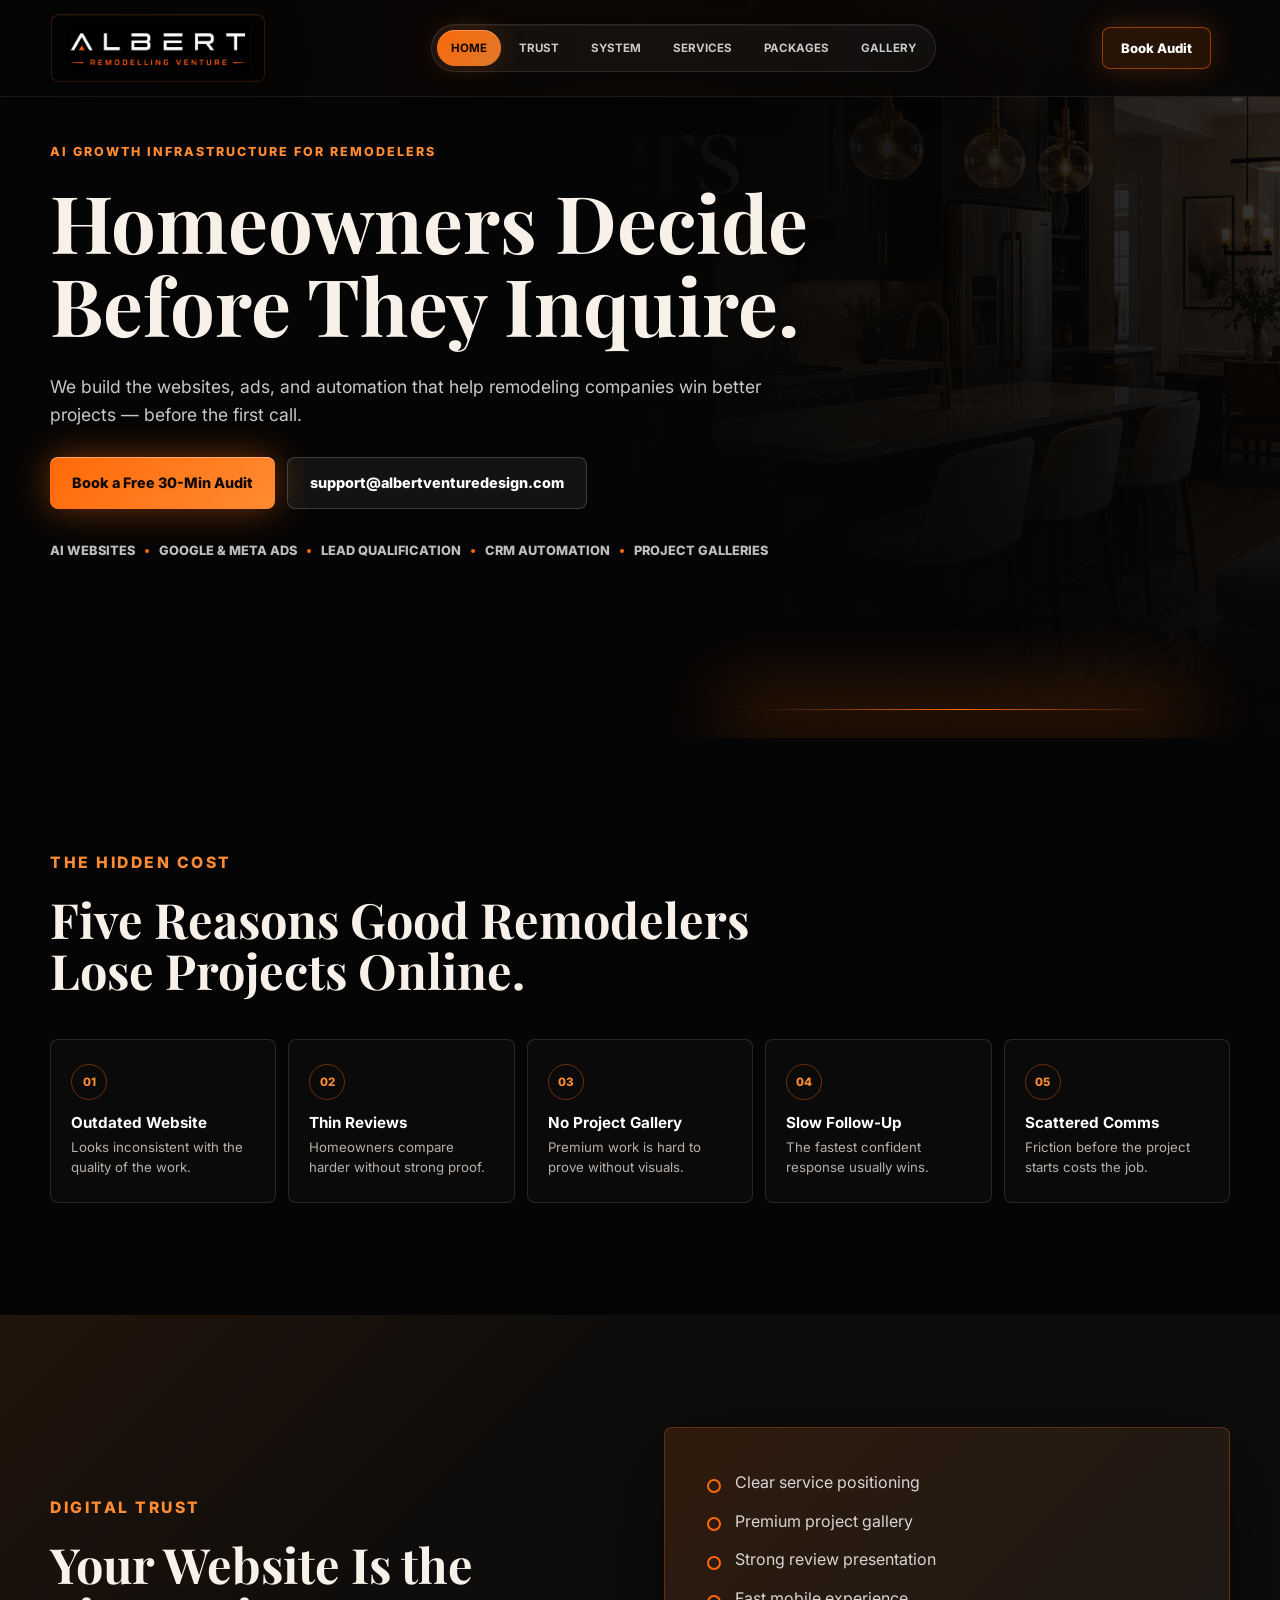
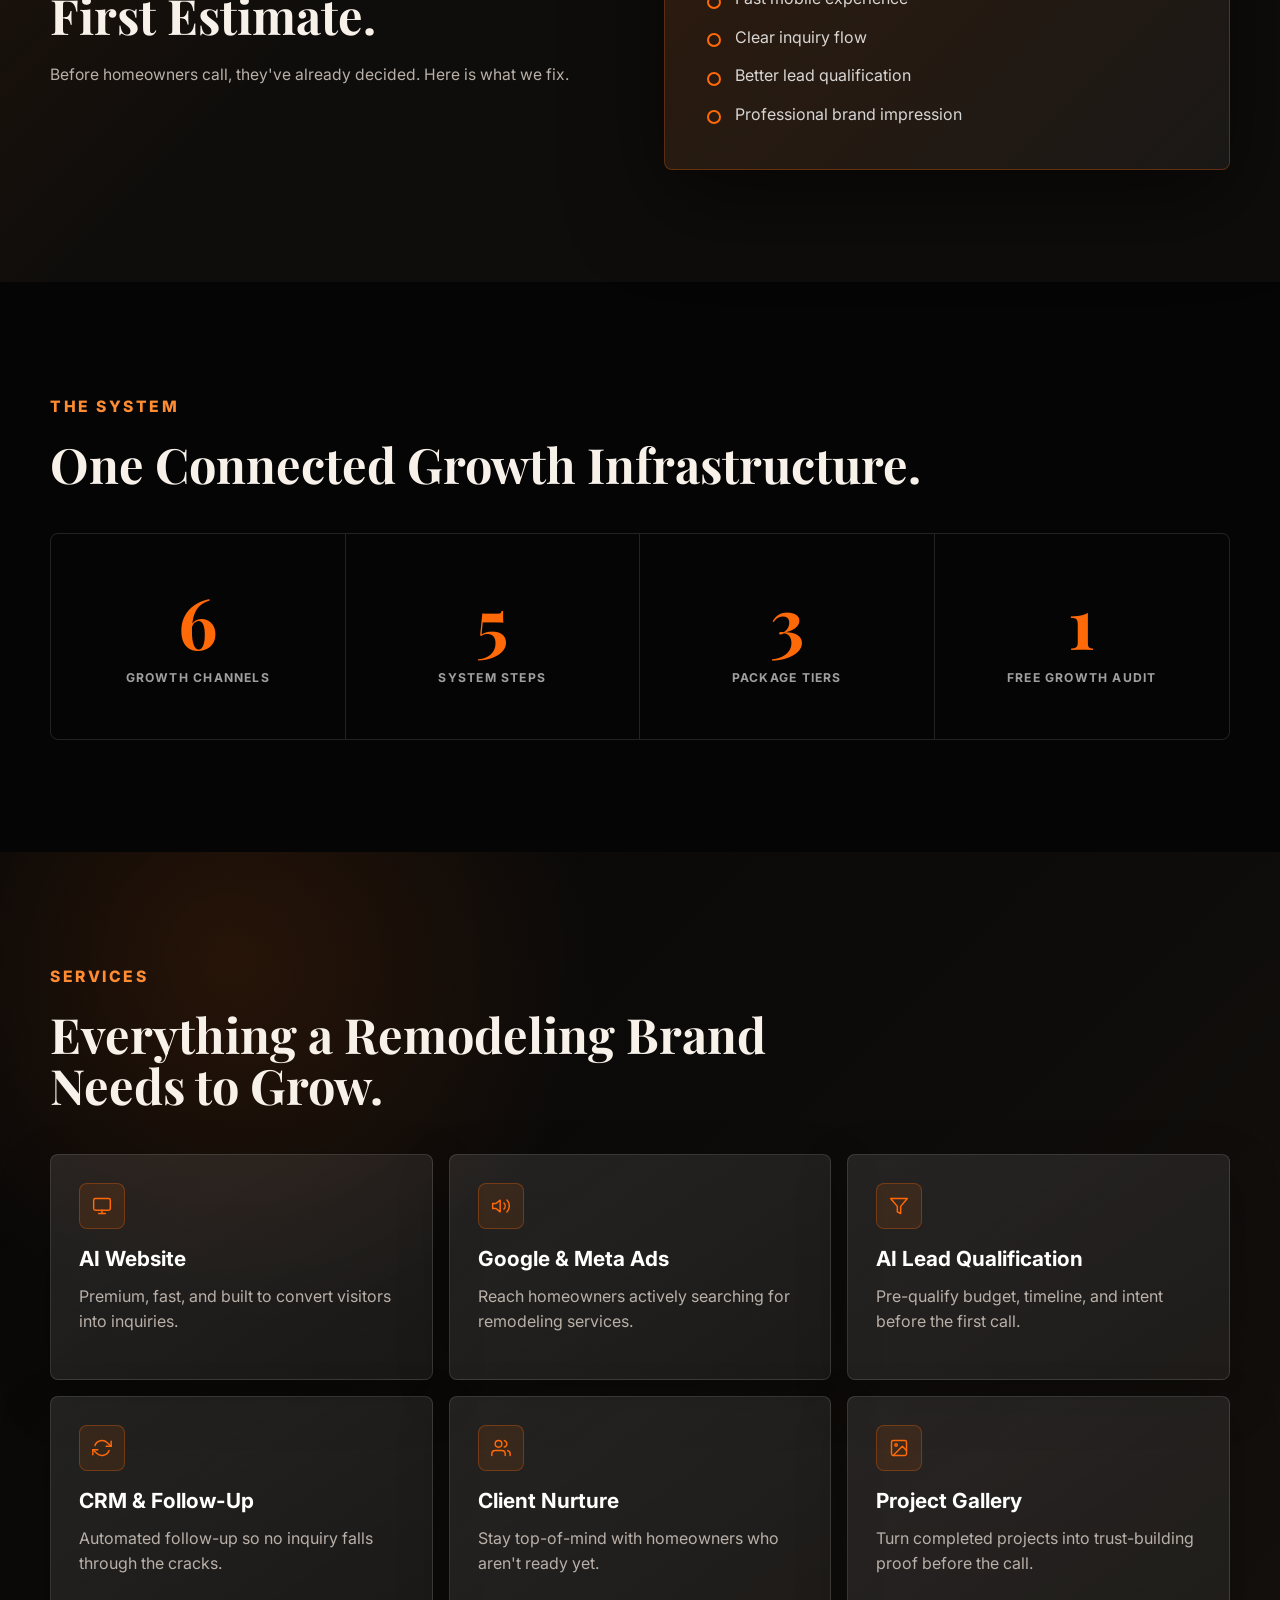
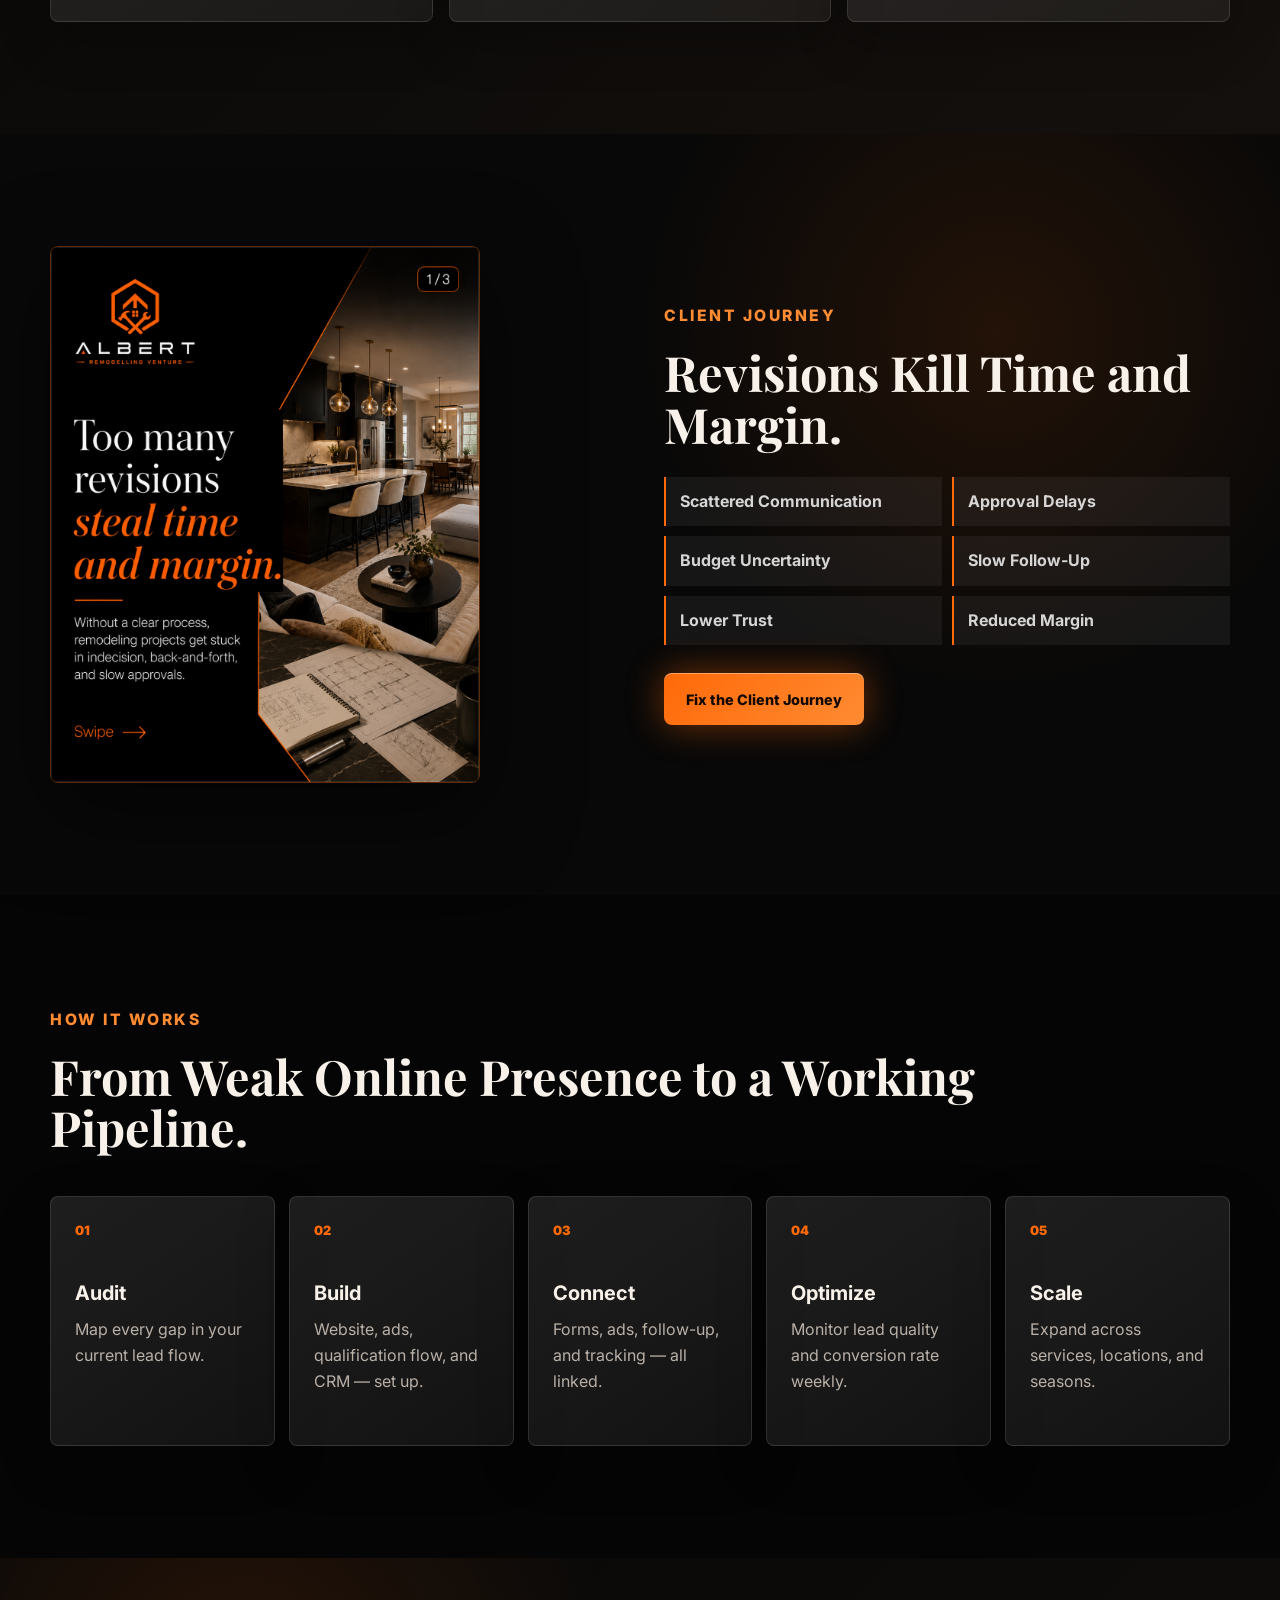
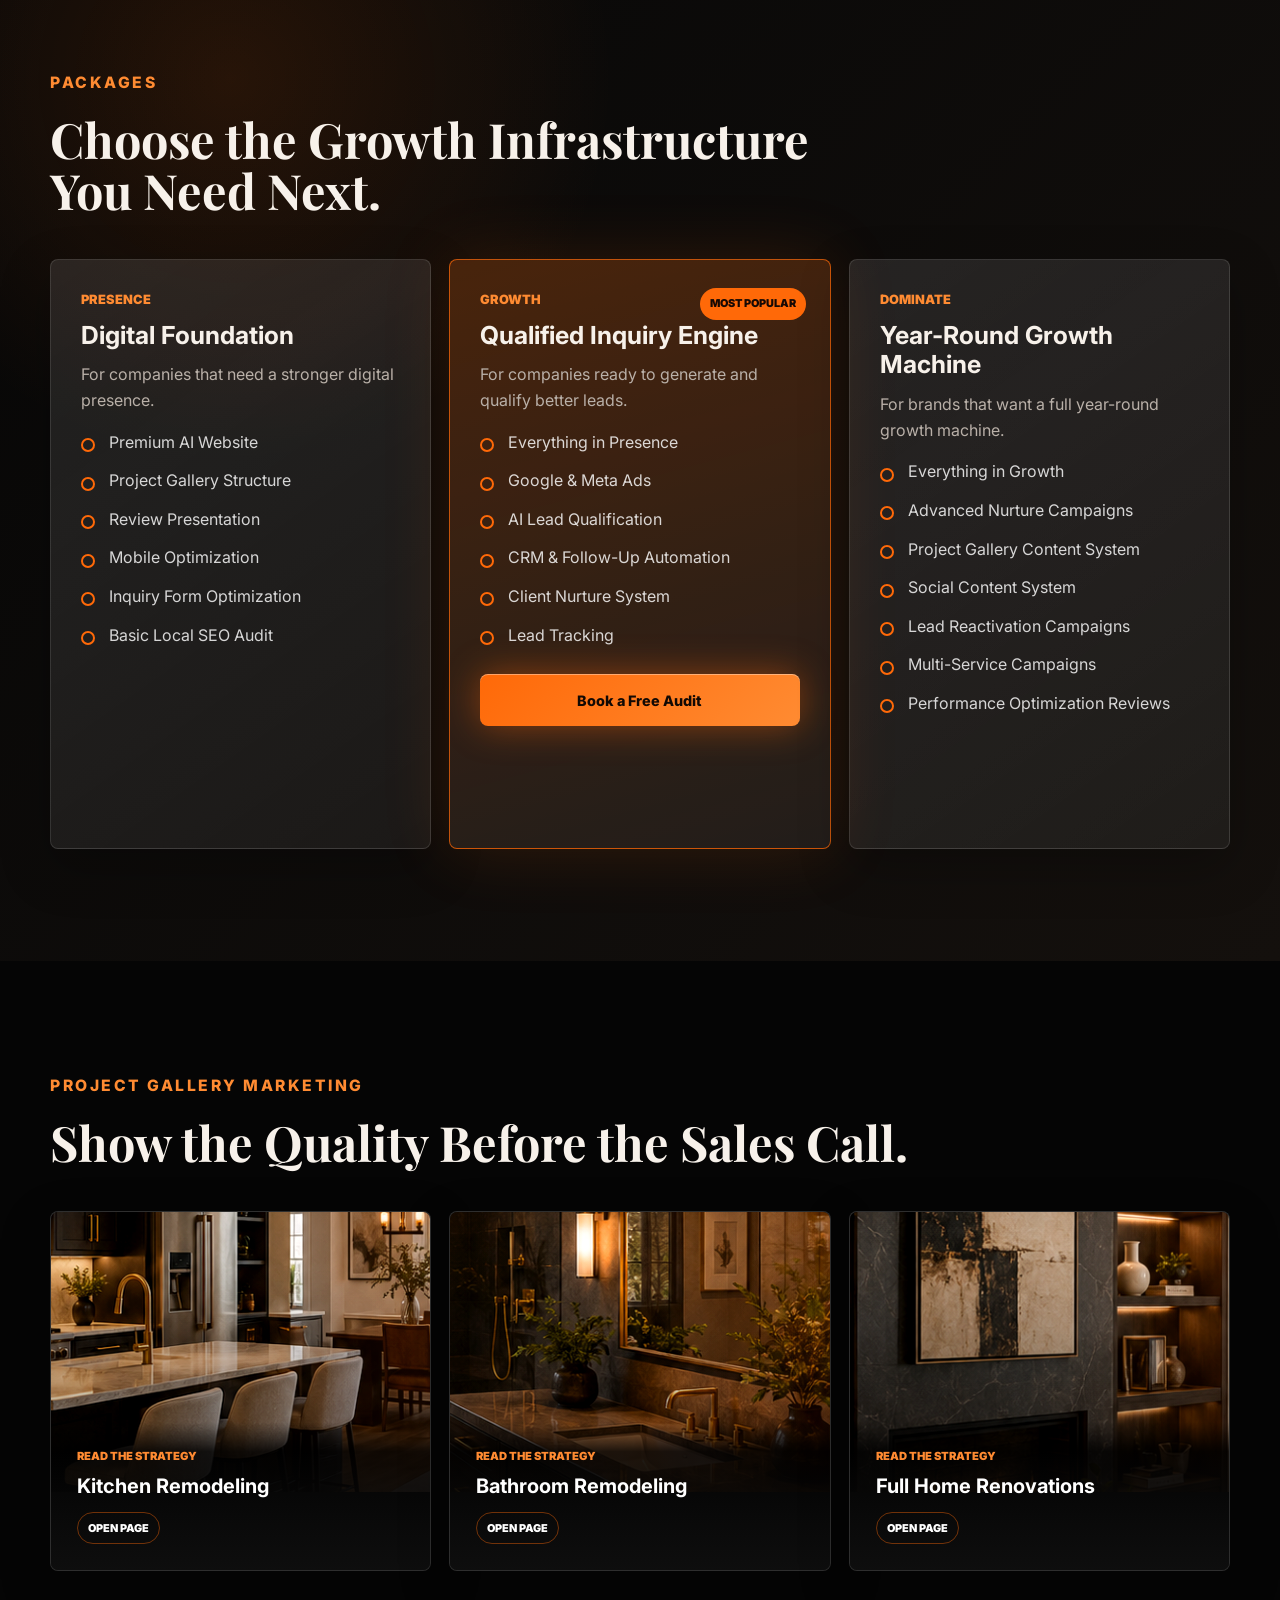
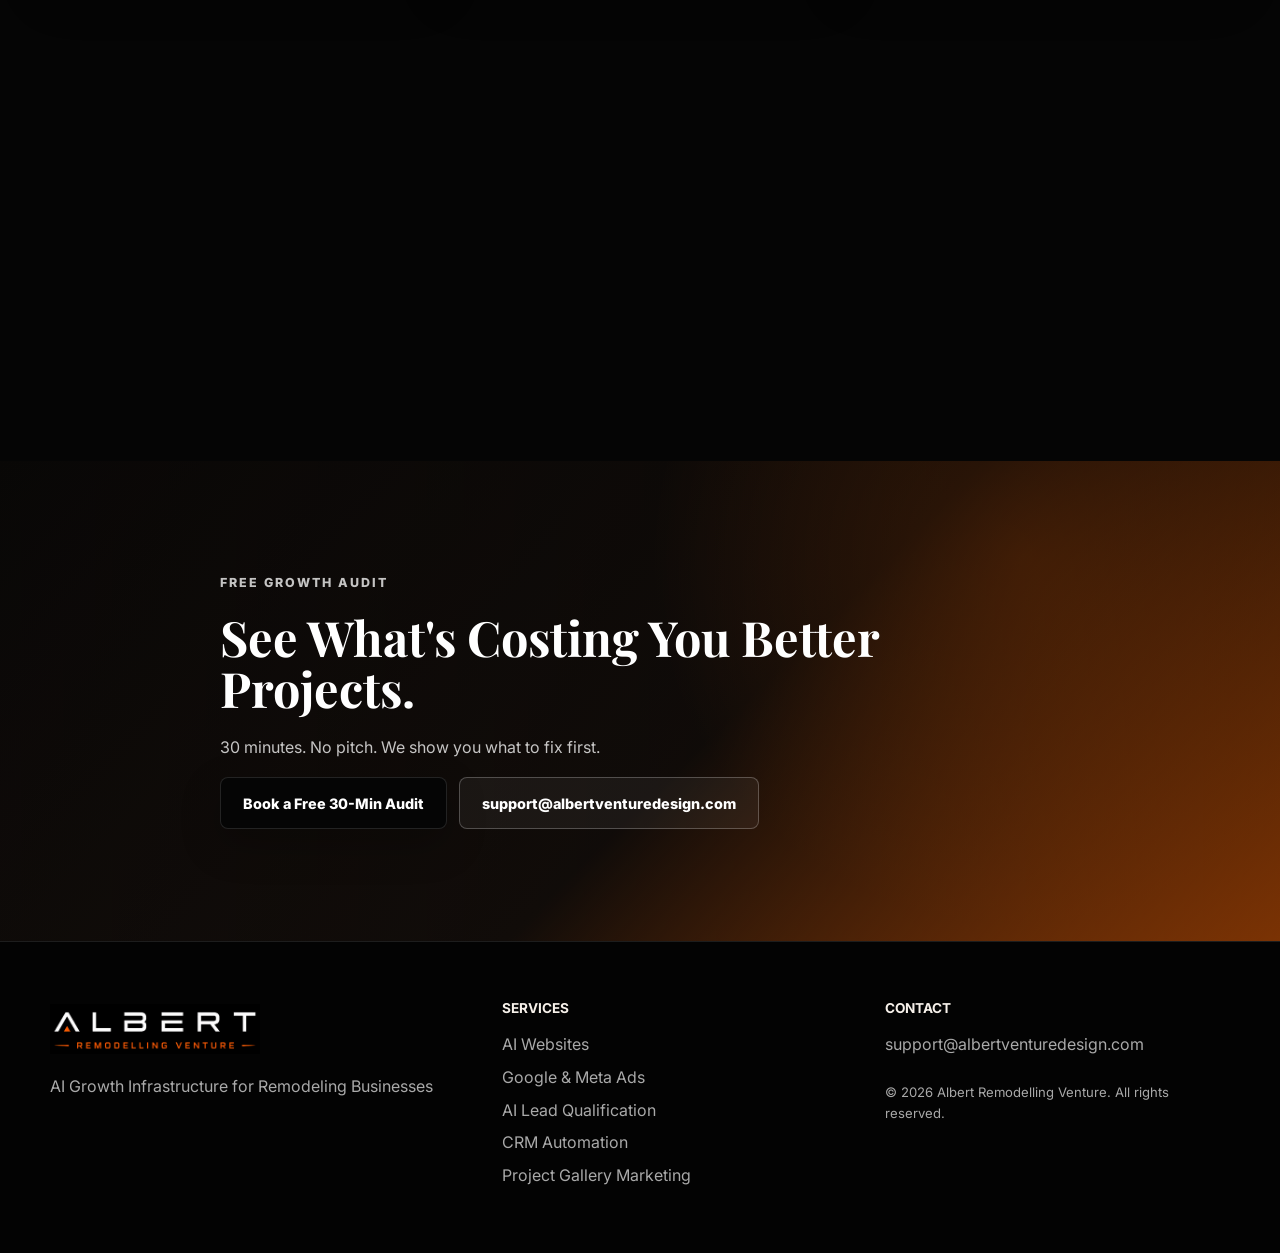
==== commit 000dbfc9: "Visual redesign: less text, SVG icons, metrics band, cleaner hero - index.html: gutted verbose copy," ====
--- a/index.html
+++ b/index.html
@@ -4,30 +4,15 @@
     <meta charset="UTF-8" />
     <meta name="viewport" content="width=device-width, initial-scale=1.0" />
     <title>Albert Remodelling Venture | AI Growth Infrastructure for Remodeling Businesses</title>
-    <meta
-      name="description"
-      content="Albert Remodelling Venture builds AI websites, Google Ads, Meta Ads, CRM automation, lead qualification, and project gallery marketing systems for remodeling companies."
-    />
-    <meta
-      name="keywords"
-      content="remodeling marketing, remodeling website design, remodeling leads, contractor marketing, home remodeling leads, renovation marketing, AI website for remodeling companies, Google Ads for remodelers, Meta Ads for remodeling businesses, CRM automation for contractors, project gallery marketing, home improvement marketing"
-    />
+    <meta name="description" content="Albert Remodelling Venture builds AI websites, Google Ads, Meta Ads, CRM automation, lead qualification, and project gallery marketing systems for remodeling companies." />
+    <meta name="keywords" content="remodeling marketing, remodeling website design, remodeling leads, contractor marketing, home remodeling leads, renovation marketing, AI website for remodeling companies, Google Ads for remodelers, Meta Ads for remodeling businesses, CRM automation for contractors, project gallery marketing, home improvement marketing" />
     <meta property="og:title" content="Albert Remodelling Venture" />
-    <meta
-      property="og:description"
-      content="AI growth infrastructure for remodeling businesses that want better inquiries, stronger trust, and a year-round project pipeline."
-    />
+    <meta property="og:description" content="AI growth infrastructure for remodeling businesses that want better inquiries, stronger trust, and a year-round project pipeline." />
     <meta property="og:type" content="website" />
-    <meta
-      property="og:image"
-      content="assets/albert-logo-wordmark.png"
-    />
+    <meta property="og:image" content="assets/albert-logo-wordmark.png" />
     <link rel="preconnect" href="https://fonts.googleapis.com" />
     <link rel="preconnect" href="https://fonts.gstatic.com" crossorigin />
-    <link
-      href="https://fonts.googleapis.com/css2?family=Inter:wght@400;500;600;700;800&family=Playfair+Display:wght@600;700&display=swap"
-      rel="stylesheet"
-    />
+    <link href="https://fonts.googleapis.com/css2?family=Inter:wght@400;500;600;700;800&family=Playfair+Display:wght@600;700&display=swap" rel="stylesheet" />
     <link rel="icon" type="image/png" href="assets/albert-favicon.png" />
     <link rel="apple-touch-icon" href="assets/apple-touch-icon.png" />
     <meta name="theme-color" content="#050505" />
@@ -39,7 +24,7 @@
       "@context": "https://schema.org",
       "@type": "ProfessionalService",
       "name": "Albert Remodelling Venture",
-      "description": "AI Growth Infrastructure for Remodeling Businesses. We build AI websites, Google and Meta Ads, CRM automation, lead qualification, and project gallery systems for remodeling companies.",
+      "description": "AI Growth Infrastructure for Remodeling Businesses.",
       "url": "https://albertventuredesign.com",
       "email": "support@albertventuredesign.com",
       "contactPoint": {
@@ -47,14 +32,7 @@
         "email": "support@albertventuredesign.com",
         "contactType": "customer service"
       },
-      "serviceType": [
-        "Remodeling Website Design",
-        "Google Ads for Remodelers",
-        "Meta Ads Management",
-        "AI Lead Qualification",
-        "CRM Automation",
-        "Project Gallery Marketing"
-      ]
+      "serviceType": ["Remodeling Website Design", "Google Ads for Remodelers", "Meta Ads Management", "AI Lead Qualification", "CRM Automation", "Project Gallery Marketing"]
     }
     </script>
   </head>
@@ -62,10 +40,7 @@
     <a href="#main" class="skip-link">Skip to main content</a>
     <header class="site-header" data-header>
       <a class="brand" href="index.html" aria-label="Albert Remodelling Venture home">
-        <img
-          src="assets/albert-logo-wordmark.png"
-          alt="Albert Remodelling Venture logo"
-        />
+        <img src="assets/albert-logo-wordmark.png" alt="Albert Remodelling Venture logo" />
       </a>
       <nav class="nav" data-nav aria-label="Primary navigation">
         <a class="is-active" href="index.html">Home</a>
@@ -84,6 +59,8 @@
     </header>
 
     <main id="main">
+
+      <!-- HERO -->
       <section class="hero section-dark">
         <div class="hero-bg" aria-hidden="true">
           <img
@@ -96,17 +73,15 @@
         </div>
         <div class="hero-inner">
           <p class="eyebrow reveal">AI Growth Infrastructure for Remodelers</p>
-          <h1 class="reveal">Homeowners Decide Before They Inquire.</h1>
+          <h1 class="reveal">Homeowners Decide<br>Before They Inquire.</h1>
           <p class="hero-copy reveal">
-            Albert Remodelling Venture helps remodeling businesses win better projects with AI websites, Google &amp;
-            Meta ads, AI lead qualification, CRM follow-up automation, client nurture systems, and project gallery
-            content built to create trust before the first call.
+            We build the websites, ads, and automation that help remodeling companies win better projects — before the first call.
           </p>
           <div class="hero-actions reveal">
-            <a class="btn btn-primary" href="mailto:support@albertventuredesign.com?subject=30-Minute%20Growth%20Audit">Book a 30-Minute Growth Audit</a>
+            <a class="btn btn-primary" href="mailto:support@albertventuredesign.com?subject=30-Minute%20Growth%20Audit">Book a Free 30-Min Audit</a>
             <a class="btn btn-secondary" href="mailto:support@albertventuredesign.com">support@albertventuredesign.com</a>
           </div>
-          <div class="trust-line reveal" aria-label="Core growth system capabilities">
+          <div class="trust-line reveal" aria-label="Core services">
             <span class="trust-item">AI Websites</span>
             <span class="trust-item">Google &amp; Meta Ads</span>
             <span class="trust-item">Lead Qualification</span>
@@ -116,52 +91,50 @@
         </div>
       </section>
 
+      <!-- PAIN POINTS — compact, no paragraphs -->
       <section class="pain section-pad">
         <div class="container">
           <div class="section-heading reveal">
             <p class="eyebrow">The Hidden Cost</p>
-            <h2>Weak Online Presence Costs Booked Projects.</h2>
-          </div>
-          <div class="card-grid five">
-            <article class="glass-card reveal">
-              <span class="card-icon">01</span>
+            <h2>Five Reasons Good Remodelers Lose Projects Online.</h2>
+          </div>
+          <div class="pain-grid five">
+            <div class="pain-minimal reveal">
+              <span class="pain-num">01</span>
               <h3>Outdated Website</h3>
-              <p>Homeowners question trust when the website does not match the quality of the work.</p>
-            </article>
-            <article class="glass-card reveal">
-              <span class="card-icon">02</span>
-              <h3>Few Quality Reviews</h3>
-              <p>Thin reviews make homeowners hesitate before requesting an estimate.</p>
-            </article>
-            <article class="glass-card reveal">
-              <span class="card-icon">03</span>
+              <p>Looks inconsistent with the quality of the work.</p>
+            </div>
+            <div class="pain-minimal reveal">
+              <span class="pain-num">02</span>
+              <h3>Thin Reviews</h3>
+              <p>Homeowners compare harder without strong proof.</p>
+            </div>
+            <div class="pain-minimal reveal">
+              <span class="pain-num">03</span>
               <h3>No Project Gallery</h3>
-              <p>Without strong before-and-after visuals, premium work becomes harder to prove.</p>
-            </article>
-            <article class="glass-card reveal">
-              <span class="card-icon">04</span>
-              <h3>Slow Inquiry Follow-Up</h3>
-              <p>Homeowners often choose the contractor that responds with confidence and speed.</p>
-            </article>
-            <article class="glass-card reveal">
-              <span class="card-icon">05</span>
-              <h3>Scattered Communication</h3>
-              <p>Disconnected calls, forms, emails, and messages create friction before the project starts.</p>
-            </article>
-          </div>
-        </div>
-      </section>
-
+              <p>Premium work is hard to prove without visuals.</p>
+            </div>
+            <div class="pain-minimal reveal">
+              <span class="pain-num">04</span>
+              <h3>Slow Follow-Up</h3>
+              <p>The fastest confident response usually wins.</p>
+            </div>
+            <div class="pain-minimal reveal">
+              <span class="pain-num">05</span>
+              <h3>Scattered Comms</h3>
+              <p>Friction before the project starts costs the job.</p>
+            </div>
+          </div>
+        </div>
+      </section>
+
+      <!-- DIGITAL TRUST — short + checklist -->
       <section id="trust" class="trust section-pad section-warm">
         <div class="container split">
           <div class="section-copy reveal">
             <p class="eyebrow">Digital Trust</p>
-            <h2>Your Website Is Often the First Estimate.</h2>
-            <p>
-              Before homeowners call, they already judge your quality, reliability, process, and professionalism. Albert
-              Remodelling Venture helps remodeling businesses create a digital presence that builds trust before the
-              first conversation.
-            </p>
+            <h2>Your Website Is the First Estimate.</h2>
+            <p>Before homeowners call, they've already decided. Here is what we fix.</p>
           </div>
           <div class="trust-panel reveal">
             <ul class="check-list">
@@ -177,169 +150,171 @@
         </div>
       </section>
 
-      <section id="solution" class="solution section-pad">
+      <!-- METRICS BAND — visual numbers, replaces feature strip -->
+      <section id="solution" class="metrics section-pad">
         <div class="container">
           <div class="section-heading wide reveal">
-            <p class="eyebrow">Connected Growth System</p>
-            <h2>Build a Remodeling Growth System That Wins Better Clients.</h2>
-            <p>
-              Albert Remodelling Venture connects your website, ads, lead qualification, CRM, follow-up, nurture, and
-              project gallery into one growth system designed to attract better-fit homeowners and turn interest into
-              booked conversations.
-            </p>
-          </div>
-          <div class="feature-strip">
-            <span class="reveal">AI Websites</span>
-            <span class="reveal">Google &amp; Meta Ads</span>
-            <span class="reveal">AI Lead Qualification</span>
-            <span class="reveal">CRM &amp; Follow-Up Automation</span>
-            <span class="reveal">Client Nurture Systems</span>
-            <span class="reveal">Project Gallery System</span>
-            <span class="reveal">Social Content System</span>
-            <span class="reveal">Lead Tracking</span>
-            <span class="reveal">Estimate Follow-Up</span>
-            <span class="reveal">Reactivation Campaigns</span>
-          </div>
-        </div>
-      </section>
-
+            <p class="eyebrow">The System</p>
+            <h2>One Connected Growth Infrastructure.</h2>
+          </div>
+          <div class="metrics-grid">
+            <div class="metric reveal">
+              <span class="metric-num">6</span>
+              <span class="metric-label">Growth Channels</span>
+            </div>
+            <div class="metric reveal">
+              <span class="metric-num">5</span>
+              <span class="metric-label">System Steps</span>
+            </div>
+            <div class="metric reveal">
+              <span class="metric-num">3</span>
+              <span class="metric-label">Package Tiers</span>
+            </div>
+            <div class="metric reveal">
+              <span class="metric-num">1</span>
+              <span class="metric-label">Free Growth Audit</span>
+            </div>
+          </div>
+        </div>
+      </section>
+
+      <!-- SERVICES — icon-first, one-line descriptions -->
       <section id="services" class="services section-pad section-dark-soft">
         <div class="container">
           <div class="section-heading reveal">
             <p class="eyebrow">Services</p>
-            <h2>Built Around the Real Bottlenecks in Remodeling Growth.</h2>
+            <h2>Everything a Remodeling Brand Needs to Grow.</h2>
           </div>
           <div class="service-grid">
-            <article class="service-card reveal">
+
+            <article class="service-card reveal">
+              <div class="svc-icon" aria-hidden="true">
+                <svg viewBox="0 0 24 24"><rect x="2" y="3" width="20" height="14" rx="2" ry="2"/><line x1="8" y1="21" x2="16" y2="21"/><line x1="12" y1="17" x2="12" y2="21"/></svg>
+              </div>
               <h3>AI Website</h3>
-              <p>A premium, fast, trust-building website designed to turn visitors into qualified remodeling inquiries.</p>
-            </article>
-            <article class="service-card reveal">
+              <p>Premium, fast, and built to convert visitors into inquiries.</p>
+            </article>
+
+            <article class="service-card reveal">
+              <div class="svc-icon" aria-hidden="true">
+                <svg viewBox="0 0 24 24"><polygon points="11 5 6 9 2 9 2 15 6 15 11 19 11 5"/><path d="M15.54 8.46a5 5 0 0 1 0 7.07"/><path d="M19.07 4.93a10 10 0 0 1 0 14.14"/></svg>
+              </div>
               <h3>Google &amp; Meta Ads</h3>
-              <p>Campaigns built to attract homeowners looking for remodeling, renovation, kitchen, bathroom, and design-build services.</p>
-            </article>
-            <article class="service-card reveal">
+              <p>Reach homeowners actively searching for remodeling services.</p>
+            </article>
+
+            <article class="service-card reveal">
+              <div class="svc-icon" aria-hidden="true">
+                <svg viewBox="0 0 24 24"><polygon points="22 3 2 3 10 12.46 10 19 14 21 14 12.46 22 3"/></svg>
+              </div>
               <h3>AI Lead Qualification</h3>
-              <p>Qualify inquiries faster by collecting project type, budget range, timeline, location, and homeowner intent.</p>
-            </article>
-            <article class="service-card reveal">
-              <h3>CRM &amp; Follow-Up Automation</h3>
-              <p>Keep every lead organized with automated follow-up, reminders, nurture sequences, and missed-inquiry recovery.</p>
-            </article>
-            <article class="service-card reveal">
-              <h3>Client Nurture Systems</h3>
-              <p>Stay top-of-mind with homeowners who are researching, comparing contractors, or not ready to book yet.</p>
-            </article>
-            <article class="service-card reveal">
-              <h3>Project Gallery &amp; Social Content Systems</h3>
-              <p>Turn completed projects into trust-building assets that help homeowners see quality before they inquire.</p>
-            </article>
-          </div>
-        </div>
-      </section>
-
+              <p>Pre-qualify budget, timeline, and intent before the first call.</p>
+            </article>
+
+            <article class="service-card reveal">
+              <div class="svc-icon" aria-hidden="true">
+                <svg viewBox="0 0 24 24"><polyline points="23 4 23 10 17 10"/><polyline points="1 20 1 14 7 14"/><path d="M3.51 9a9 9 0 0 1 14.85-3.36L23 10M1 14l4.64 4.36A9 9 0 0 0 20.49 15"/></svg>
+              </div>
+              <h3>CRM &amp; Follow-Up</h3>
+              <p>Automated follow-up so no inquiry falls through the cracks.</p>
+            </article>
+
+            <article class="service-card reveal">
+              <div class="svc-icon" aria-hidden="true">
+                <svg viewBox="0 0 24 24"><path d="M17 21v-2a4 4 0 0 0-4-4H5a4 4 0 0 0-4 4v2"/><circle cx="9" cy="7" r="4"/><path d="M23 21v-2a4 4 0 0 0-3-3.87"/><path d="M16 3.13a4 4 0 0 1 0 7.75"/></svg>
+              </div>
+              <h3>Client Nurture</h3>
+              <p>Stay top-of-mind with homeowners who aren't ready yet.</p>
+            </article>
+
+            <article class="service-card reveal">
+              <div class="svc-icon" aria-hidden="true">
+                <svg viewBox="0 0 24 24"><rect x="3" y="3" width="18" height="18" rx="2" ry="2"/><circle cx="8.5" cy="8.5" r="1.5"/><polyline points="21 15 16 10 5 21"/></svg>
+              </div>
+              <h3>Project Gallery</h3>
+              <p>Turn completed projects into trust-building proof before the call.</p>
+            </article>
+
+          </div>
+        </div>
+      </section>
+
+      <!-- FRICTION — image + mini-grid, no paragraph -->
       <section class="friction section-pad media-band">
         <div class="container split">
           <div class="media-frame reveal">
             <img
               src="albert_remodelling_venture_neat_folder/albert_remodelling_venture_neat_folder/02_CAROUSEL_POST_2_Project_Friction/slide_01.png"
-              alt="Albert Remodelling Venture project friction social visual"
+              alt="Albert Remodelling Venture project visual"
               loading="lazy"
               decoding="async"
             />
           </div>
           <div class="section-copy reveal">
             <p class="eyebrow">Client Journey</p>
-            <h2>Too Many Revisions Steal Time and Margin.</h2>
-            <p>
-              Remodeling projects become harder to manage when communication is scattered, approvals are slow, budgets
-              feel unclear, and follow-up is not structured. Albert Remodelling Venture helps create a smoother client
-              journey before and after the inquiry.
-            </p>
+            <h2>Revisions Kill Time and Margin.</h2>
             <div class="mini-grid">
-              <span>Scattered Client Communication</span>
+              <span>Scattered Communication</span>
               <span>Approval Delays</span>
               <span>Budget Uncertainty</span>
-              <span>No Structured Follow-Up</span>
+              <span>Slow Follow-Up</span>
               <span>Lower Trust</span>
               <span>Reduced Margin</span>
             </div>
-            <a class="btn btn-primary" href="mailto:support@albertventuredesign.com?subject=Smoother%20Client%20Journey">Create a Smoother Client Journey</a>
-          </div>
-        </div>
-      </section>
-
-      <section class="pipeline section-pad section-warm">
-        <div class="container split reverse">
-          <div class="section-copy reveal">
-            <p class="eyebrow">Predictability</p>
-            <h2>Referral-Only Growth Creates a Feast-or-Famine Pipeline.</h2>
-            <p>
-              Word-of-mouth is valuable, but relying only on referrals creates quiet months, unpredictable calendars, and
-              missed high-value opportunities. Albert Remodelling Venture helps remodeling brands build a consistent
-              growth system that works year-round.
-            </p>
-          </div>
-          <div class="trust-panel reveal">
-            <ul class="check-list two-col">
-              <li>Reduce quiet months</li>
-              <li>Track ad spend properly</li>
-              <li>Nurture old and new leads</li>
-              <li>Reactivate previous inquiries</li>
-              <li>Improve inquiry quality</li>
-              <li>Build a predictable project pipeline</li>
-            </ul>
-          </div>
-        </div>
-      </section>
-
+            <a class="btn btn-primary" href="mailto:support@albertventuredesign.com?subject=Smoother%20Client%20Journey">Fix the Client Journey</a>
+          </div>
+        </div>
+      </section>
+
+      <!-- PROCESS — numbers-first, short text -->
       <section class="process section-pad">
         <div class="container">
           <div class="section-heading wide reveal">
             <p class="eyebrow">How It Works</p>
-            <h2>From Weak Online Trust to a Predictable Remodeling Pipeline.</h2>
+            <h2>From Weak Online Presence to a Working Pipeline.</h2>
           </div>
           <div class="timeline">
             <article class="timeline-step reveal">
               <span>01</span>
               <h3>Audit</h3>
-              <p>We review your website, reviews, project gallery, inquiry process, ads, CRM, follow-up, and client journey.</p>
+              <p>Map every gap in your current lead flow.</p>
             </article>
             <article class="timeline-step reveal">
               <span>02</span>
               <h3>Build</h3>
-              <p>We create the AI website, project gallery structure, lead qualification flow, ad campaigns, CRM automation, and nurture systems.</p>
+              <p>Website, ads, qualification flow, and CRM — set up.</p>
             </article>
             <article class="timeline-step reveal">
               <span>03</span>
               <h3>Connect</h3>
-              <p>We connect forms, calls, ads, CRM, follow-up, email/SMS nurture, and tracking into one clean system.</p>
+              <p>Forms, ads, follow-up, and tracking — all linked.</p>
             </article>
             <article class="timeline-step reveal">
               <span>04</span>
               <h3>Optimize</h3>
-              <p>We monitor lead quality, inquiry flow, follow-up speed, project interest, and conversion opportunities.</p>
+              <p>Monitor lead quality and conversion rate weekly.</p>
             </article>
             <article class="timeline-step reveal">
               <span>05</span>
               <h3>Scale</h3>
-              <p>We expand what works across services, offers, locations, project types, and seasonal campaigns.</p>
-            </article>
-          </div>
-        </div>
-      </section>
-
+              <p>Expand across services, locations, and seasons.</p>
+            </article>
+          </div>
+        </div>
+      </section>
+
+      <!-- PACKAGES -->
       <section id="packages" class="packages section-pad section-dark-soft">
         <div class="container">
           <div class="section-heading reveal">
             <p class="eyebrow">Packages</p>
-            <h2>Choose the Growth Infrastructure Your Remodeling Brand Needs Next.</h2>
+            <h2>Choose the Growth Infrastructure You Need Next.</h2>
           </div>
           <div class="package-grid">
             <article class="package-card reveal">
               <p class="package-label">Presence</p>
               <h3>Digital Foundation</h3>
-              <p>For remodeling companies that need a stronger digital foundation.</p>
+              <p>For companies that need a stronger digital presence.</p>
               <ul>
                 <li>Premium AI Website</li>
                 <li>Project Gallery Structure</li>
@@ -353,7 +328,7 @@
               <p class="package-label">Growth</p>
               <span class="popular">Most Popular</span>
               <h3>Qualified Inquiry Engine</h3>
-              <p>For remodeling companies ready to generate and qualify better inquiries.</p>
+              <p>For companies ready to generate and qualify better leads.</p>
               <ul>
                 <li>Everything in Presence</li>
                 <li>Google &amp; Meta Ads</li>
@@ -362,12 +337,12 @@
                 <li>Client Nurture System</li>
                 <li>Lead Tracking</li>
               </ul>
-              <a class="btn btn-primary" href="mailto:support@albertventuredesign.com?subject=30-Minute%20Growth%20Audit">Book a 30-Minute Growth Audit</a>
+              <a class="btn btn-primary" href="mailto:support@albertventuredesign.com?subject=30-Minute%20Growth%20Audit">Book a Free Audit</a>
             </article>
             <article class="package-card reveal">
               <p class="package-label">Dominate</p>
               <h3>Year-Round Growth Machine</h3>
-              <p>For remodeling brands that want a year-round growth machine.</p>
+              <p>For brands that want a full year-round growth machine.</p>
               <ul>
                 <li>Everything in Growth</li>
                 <li>Advanced Nurture Campaigns</li>
@@ -382,114 +357,61 @@
         </div>
       </section>
 
+      <!-- GALLERY -->
       <section id="gallery" class="gallery section-pad">
         <div class="container">
           <div class="section-heading wide reveal">
             <p class="eyebrow">Project Gallery Marketing</p>
             <h2>Show the Quality Before the Sales Call.</h2>
-            <p>
-              Homeowners want proof. A strong project gallery helps them understand your style, craftsmanship, process,
-              and quality before they inquire. Albert Remodelling Venture helps turn completed projects into digital
-              trust assets.
-            </p>
           </div>
           <div class="gallery-grid">
             <a class="gallery-card reveal" href="kitchen-remodeling.html">
-              <div
-                class="project-visual kitchen"
-                role="img"
-                aria-label="Premium kitchen remodeling project placeholder"
-              ></div>
-              <div class="gallery-card-copy">
-                <span>Read the Strategy</span>
-                <h3>Kitchen Remodeling</h3>
-              </div>
+              <div class="project-visual kitchen" role="img" aria-label="Kitchen remodeling"></div>
+              <div class="gallery-card-copy"><span>Read the Strategy</span><h3>Kitchen Remodeling</h3></div>
             </a>
             <a class="gallery-card reveal" href="bathroom-remodeling.html">
-              <div
-                class="project-visual bath"
-                role="img"
-                aria-label="Luxury bathroom remodeling project placeholder"
-              ></div>
-              <div class="gallery-card-copy">
-                <span>Read the Strategy</span>
-                <h3>Bathroom Remodeling</h3>
-              </div>
+              <div class="project-visual bath" role="img" aria-label="Bathroom remodeling"></div>
+              <div class="gallery-card-copy"><span>Read the Strategy</span><h3>Bathroom Remodeling</h3></div>
             </a>
             <a class="gallery-card reveal" href="full-home-renovations.html">
-              <div
-                class="project-visual living"
-                role="img"
-                aria-label="Full home renovation project placeholder"
-              ></div>
-              <div class="gallery-card-copy">
-                <span>Read the Strategy</span>
-                <h3>Full Home Renovations</h3>
-              </div>
+              <div class="project-visual living" role="img" aria-label="Full home renovation"></div>
+              <div class="gallery-card-copy"><span>Read the Strategy</span><h3>Full Home Renovations</h3></div>
             </a>
             <a class="gallery-card reveal" href="basement-remodeling.html">
-              <div
-                class="project-visual basement"
-                role="img"
-                aria-label="Basement remodeling project placeholder"
-              ></div>
-              <div class="gallery-card-copy">
-                <span>Read the Strategy</span>
-                <h3>Basement Remodeling</h3>
-              </div>
+              <div class="project-visual basement" role="img" aria-label="Basement remodeling"></div>
+              <div class="gallery-card-copy"><span>Read the Strategy</span><h3>Basement Remodeling</h3></div>
             </a>
             <a class="gallery-card reveal" href="design-build-projects.html">
-              <div
-                class="project-visual design"
-                role="img"
-                aria-label="Design-build remodeling project placeholder"
-              ></div>
-              <div class="gallery-card-copy">
-                <span>Read the Strategy</span>
-                <h3>Design-Build Projects</h3>
-              </div>
+              <div class="project-visual design" role="img" aria-label="Design-build projects"></div>
+              <div class="gallery-card-copy"><span>Read the Strategy</span><h3>Design-Build Projects</h3></div>
             </a>
             <a class="gallery-card reveal" href="before-after-transformations.html">
-              <div
-                class="project-visual before"
-                role="img"
-                aria-label="Before and after remodeling transformation placeholder"
-              ></div>
-              <div class="gallery-card-copy">
-                <span>Read the Strategy</span>
-                <h3>Before &amp; After Transformations</h3>
-              </div>
-            </a>
-          </div>
-        </div>
-      </section>
-
+              <div class="project-visual before" role="img" aria-label="Before and after transformations"></div>
+              <div class="gallery-card-copy"><span>Read the Strategy</span><h3>Before &amp; After</h3></div>
+            </a>
+          </div>
+        </div>
+      </section>
+
+      <!-- FINAL CTA -->
       <section class="final-cta section-pad section-orange">
         <div class="container narrow reveal">
-          <p class="eyebrow">Growth Audit</p>
-          <h2>Ready to Build a Remodeling Growth System That Works Year-Round?</h2>
-          <p>
-            Book a 30-minute Growth Audit and see where your current website, follow-up, ads, reviews, and project
-            gallery may be costing you better remodeling projects.
-          </p>
+          <p class="eyebrow">Free Growth Audit</p>
+          <h2>See What's Costing You Better Projects.</h2>
+          <p>30 minutes. No pitch. We show you what to fix first.</p>
           <div class="hero-actions">
-            <a class="btn btn-dark" href="mailto:support@albertventuredesign.com?subject=30-Minute%20Growth%20Audit">Book a 30-Minute Growth Audit</a>
+            <a class="btn btn-dark" href="mailto:support@albertventuredesign.com?subject=30-Minute%20Growth%20Audit">Book a Free 30-Min Audit</a>
             <a class="btn btn-ghost-dark" href="mailto:support@albertventuredesign.com">support@albertventuredesign.com</a>
           </div>
         </div>
       </section>
+
     </main>
 
     <footer class="footer">
       <div class="container footer-inner">
         <div>
-          <img
-            class="footer-logo"
-            src="assets/albert-logo-wordmark.png"
-            alt="Albert Remodelling Venture logo"
-            loading="lazy"
-            decoding="async"
-          />
+          <img class="footer-logo" src="assets/albert-logo-wordmark.png" alt="Albert Remodelling Venture logo" loading="lazy" decoding="async" />
           <p>AI Growth Infrastructure for Remodeling Businesses</p>
         </div>
         <div>
--- a/styles.css
+++ b/styles.css
@@ -725,6 +725,126 @@
   font-size: 1.3rem;
 }
 
+/* SVG icon badge inside service cards */
+.svc-icon {
+  display: flex;
+  align-items: center;
+  justify-content: center;
+  width: 46px;
+  height: 46px;
+  margin-bottom: 18px;
+  border: 1px solid rgba(255, 105, 8, 0.3);
+  border-radius: var(--radius);
+  background: rgba(255, 105, 8, 0.1);
+  color: var(--orange);
+  flex-shrink: 0;
+}
+
+.svc-icon svg {
+  width: 20px;
+  height: 20px;
+  stroke: currentColor;
+  fill: none;
+  stroke-width: 1.75;
+  stroke-linecap: round;
+  stroke-linejoin: round;
+}
+
+/* Pain points — compact, minimal cards */
+.pain-grid {
+  display: grid;
+  gap: 12px;
+}
+
+.pain-grid.five {
+  grid-template-columns: repeat(5, minmax(0, 1fr));
+}
+
+.pain-minimal {
+  padding: 24px 20px;
+  border: 1px solid var(--line);
+  border-radius: var(--radius);
+  background: rgba(255, 255, 255, 0.025);
+  transition: transform 180ms ease, border-color 180ms ease;
+}
+
+.pain-minimal:hover {
+  transform: translateY(-4px);
+  border-color: var(--line-strong);
+}
+
+.pain-num {
+  display: inline-flex;
+  align-items: center;
+  justify-content: center;
+  width: 36px;
+  height: 36px;
+  margin-bottom: 14px;
+  border: 1px solid rgba(255, 105, 8, 0.4);
+  border-radius: 999px;
+  color: var(--orange-2);
+  font-size: 0.72rem;
+  font-weight: 800;
+}
+
+.pain-minimal h3 {
+  margin-bottom: 6px;
+  color: #fff;
+  font-size: 0.95rem;
+}
+
+.pain-minimal p {
+  margin: 0;
+  font-size: 0.83rem;
+  line-height: 1.5;
+}
+
+/* Metrics / numbers band */
+.metrics-grid {
+  display: grid;
+  grid-template-columns: repeat(4, 1fr);
+  border: 1px solid var(--line);
+  border-radius: var(--radius);
+  overflow: hidden;
+}
+
+.metric {
+  display: flex;
+  flex-direction: column;
+  align-items: center;
+  justify-content: center;
+  padding: 52px 24px;
+  text-align: center;
+  border-right: 1px solid var(--line);
+  transition: background 220ms ease;
+}
+
+.metric:last-child {
+  border-right: 0;
+}
+
+.metric:hover {
+  background: rgba(255, 105, 8, 0.06);
+}
+
+.metric-num {
+  display: block;
+  font-family: "Playfair Display", Georgia, serif;
+  font-size: clamp(3rem, 5.5vw, 5.5rem);
+  font-weight: 700;
+  color: var(--orange);
+  line-height: 1;
+  margin-bottom: 12px;
+}
+
+.metric-label {
+  color: rgba(255, 255, 255, 0.62);
+  font-size: 0.76rem;
+  font-weight: 700;
+  text-transform: uppercase;
+  letter-spacing: 0.1em;
+}
+
 .media-band {
   background:
     radial-gradient(circle at 78% 26%, rgba(255, 105, 8, 0.11), transparent 32%),
@@ -1063,6 +1183,23 @@
 
   .package-card.featured {
     order: -1;
+  }
+
+  .pain-grid.five {
+    grid-template-columns: repeat(2, minmax(0, 1fr));
+  }
+
+  .metrics-grid {
+    grid-template-columns: repeat(2, 1fr);
+  }
+
+  .metric:nth-child(2) {
+    border-right: 0;
+  }
+
+  .metric:nth-child(1),
+  .metric:nth-child(2) {
+    border-bottom: 1px solid var(--line);
   }
 }
 
@@ -1215,8 +1352,23 @@
   .gallery-grid,
   .package-grid,
   .timeline,
-  .mini-grid {
+  .mini-grid,
+  .pain-grid.five {
     grid-template-columns: 1fr;
+  }
+
+  .metrics-grid {
+    grid-template-columns: repeat(2, 1fr);
+  }
+
+  .metric {
+    border-right: 0;
+    border-bottom: 1px solid var(--line);
+    padding: 36px 20px;
+  }
+
+  .metric:last-child {
+    border-bottom: 0;
   }
 
   .glass-card,
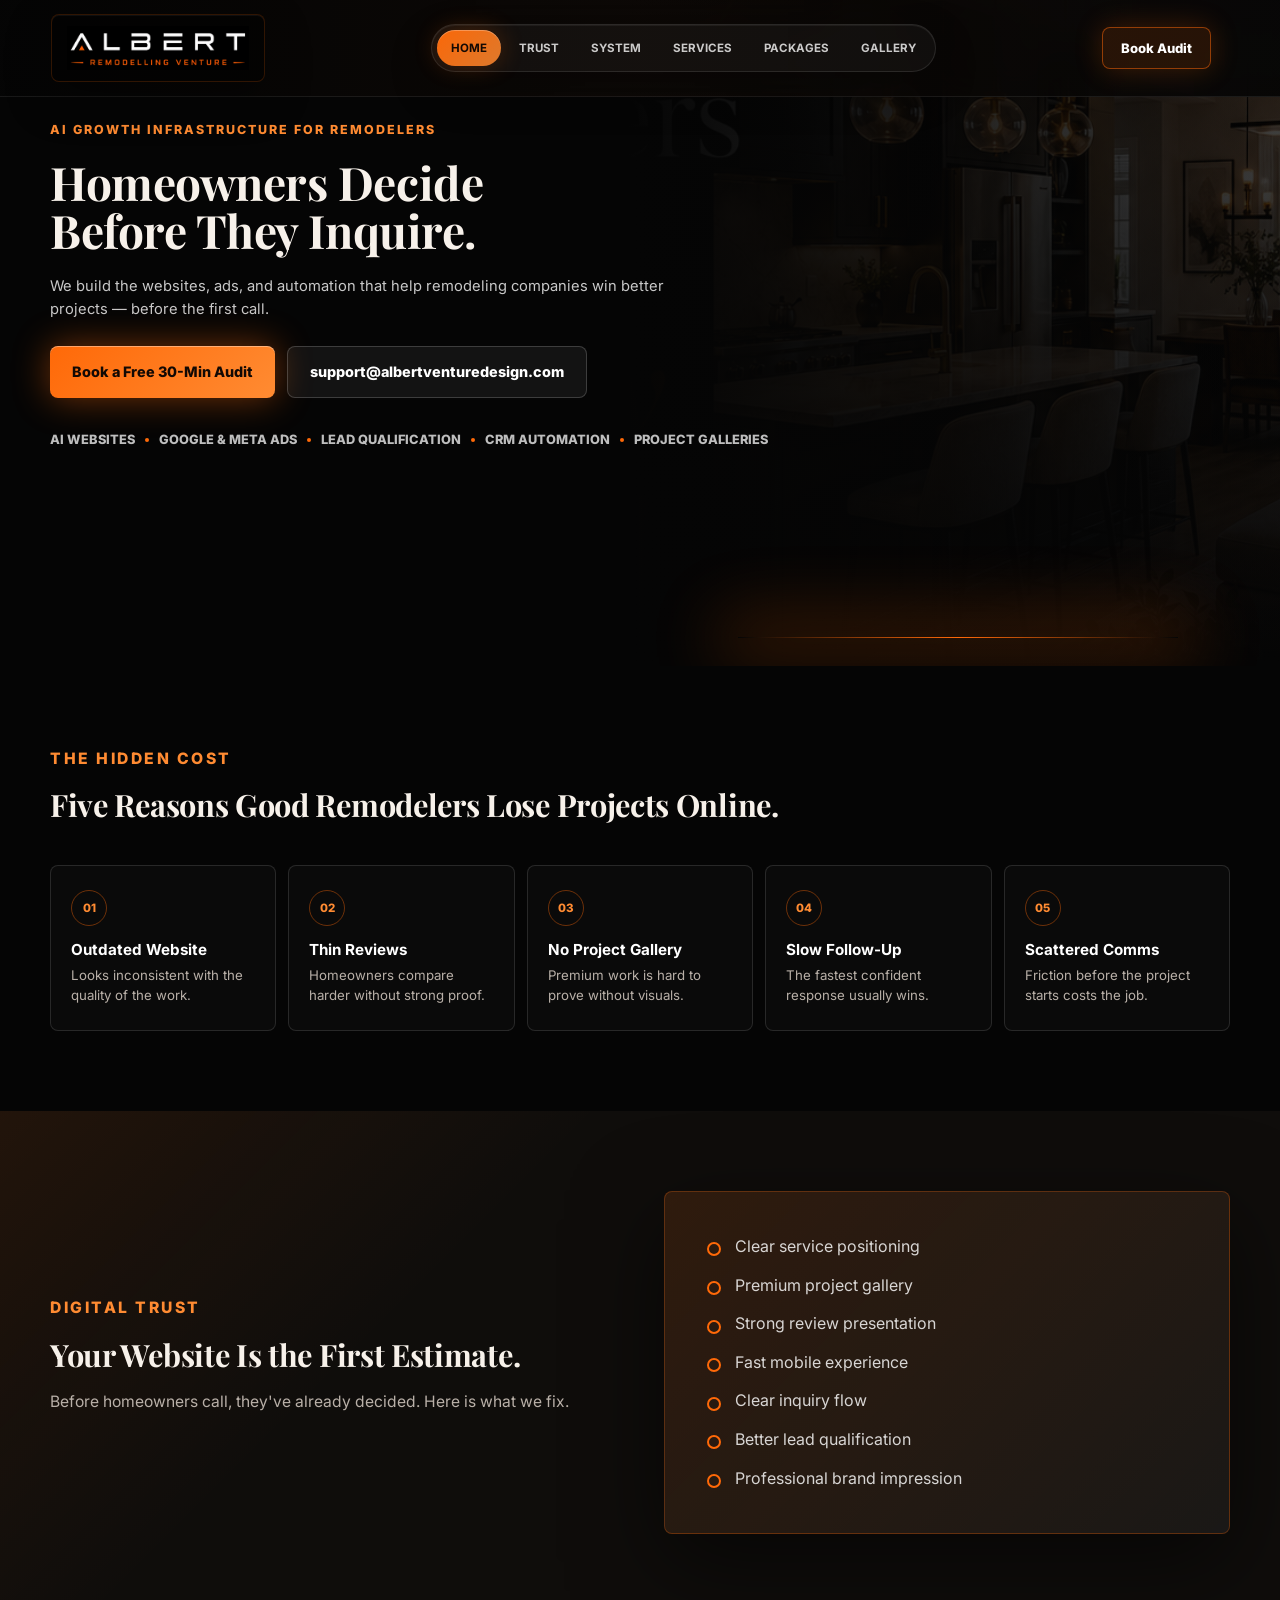
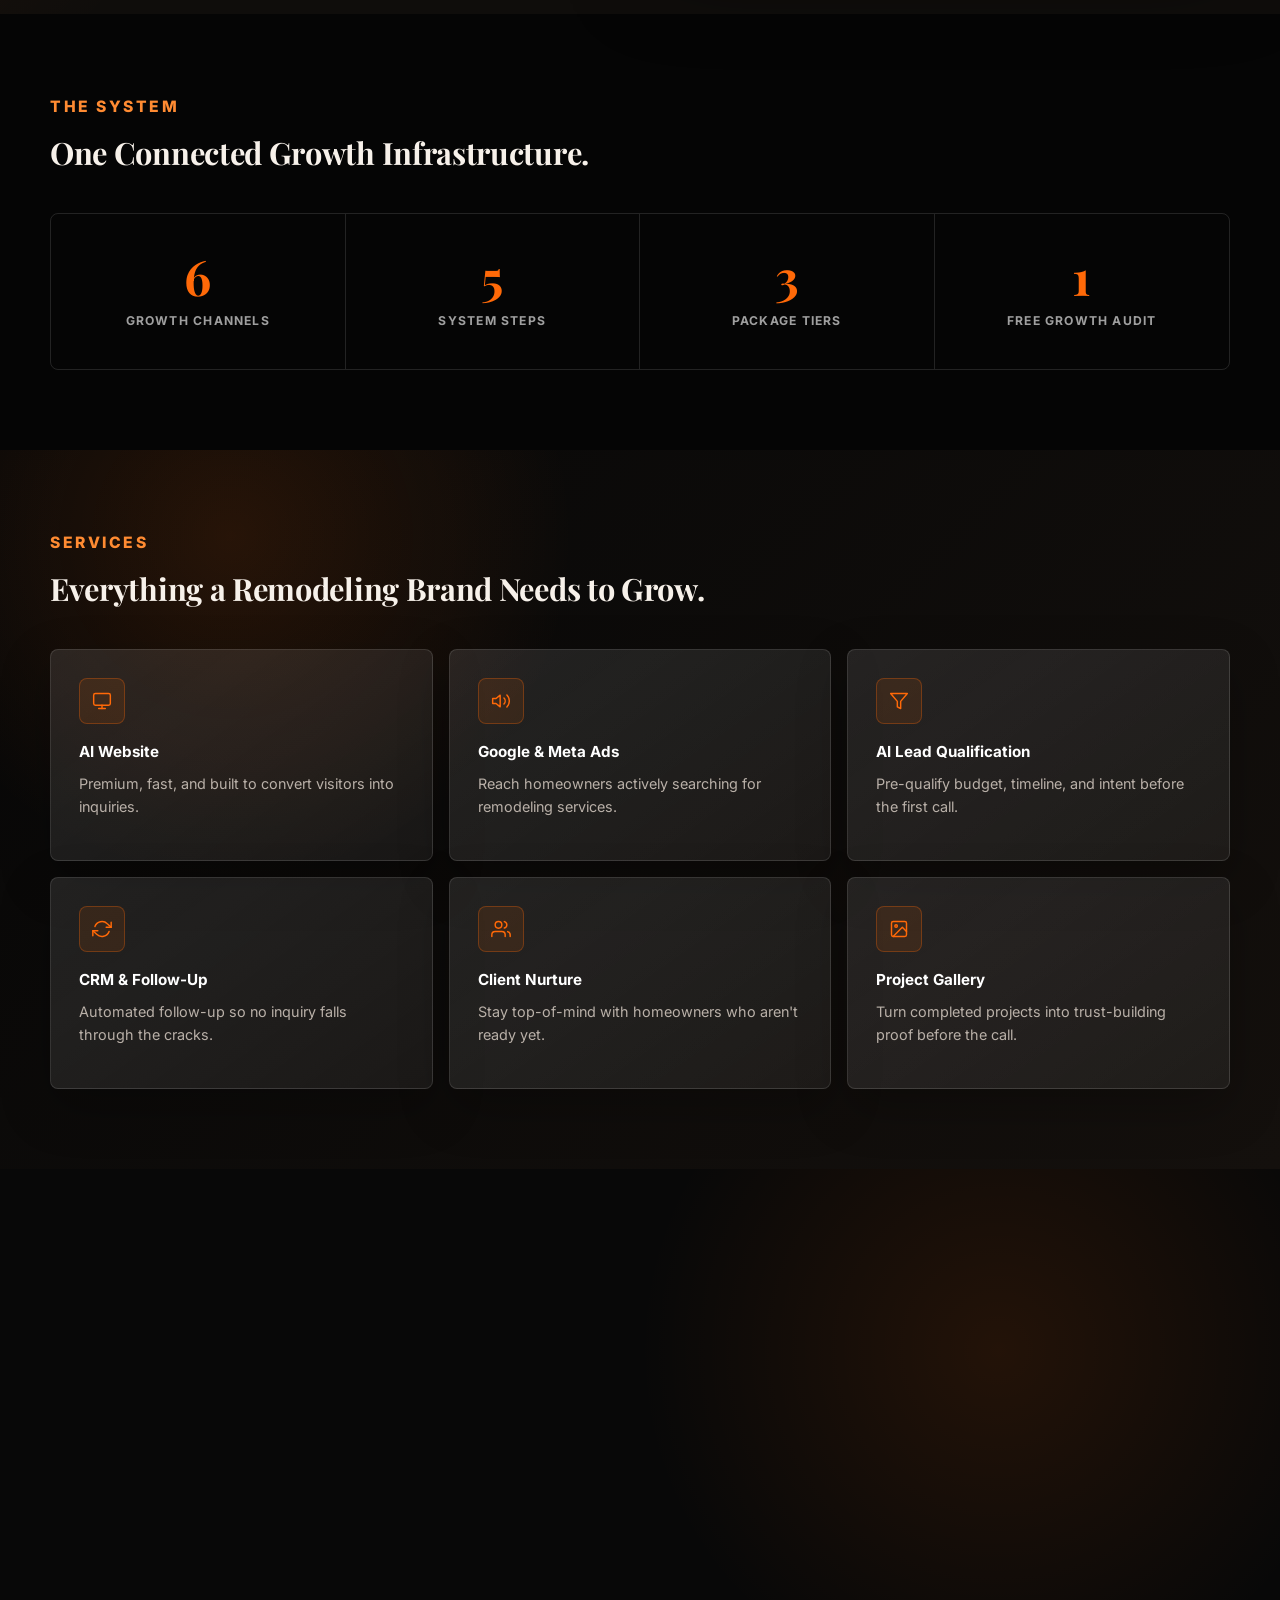
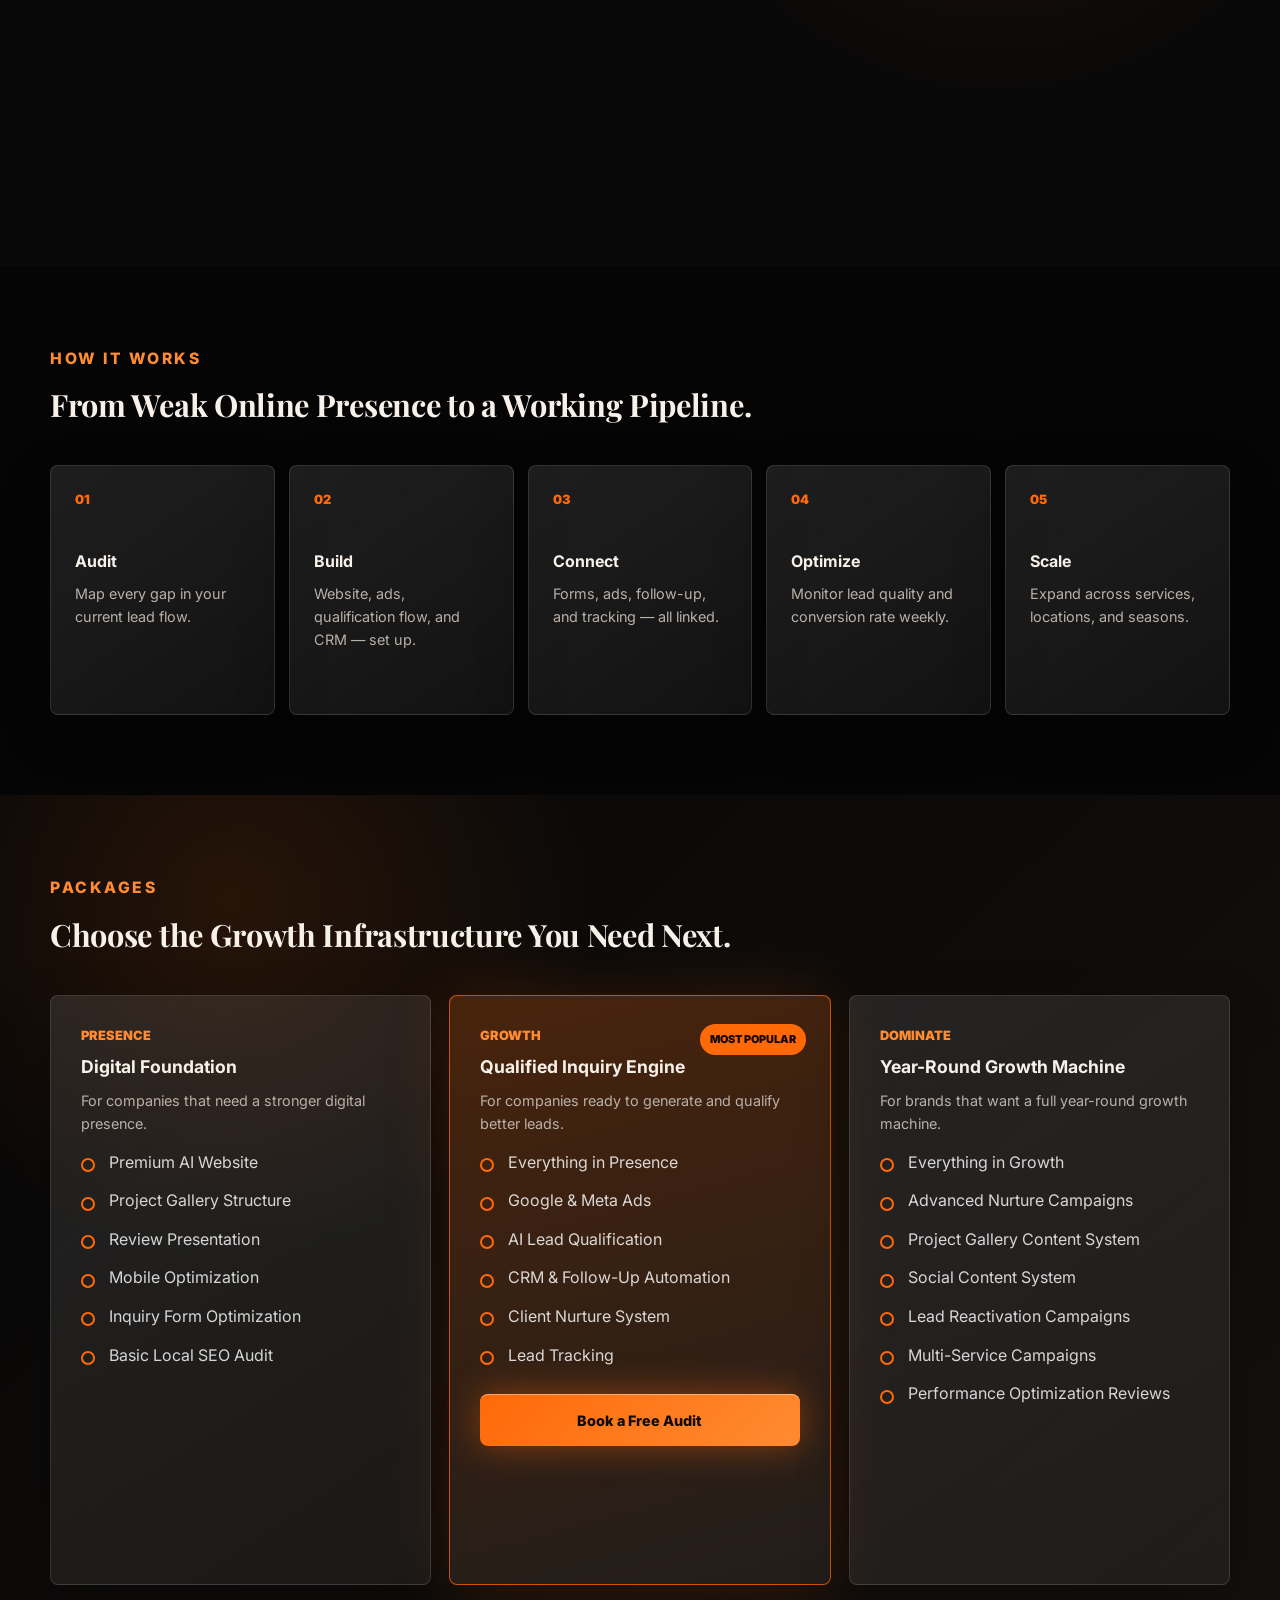
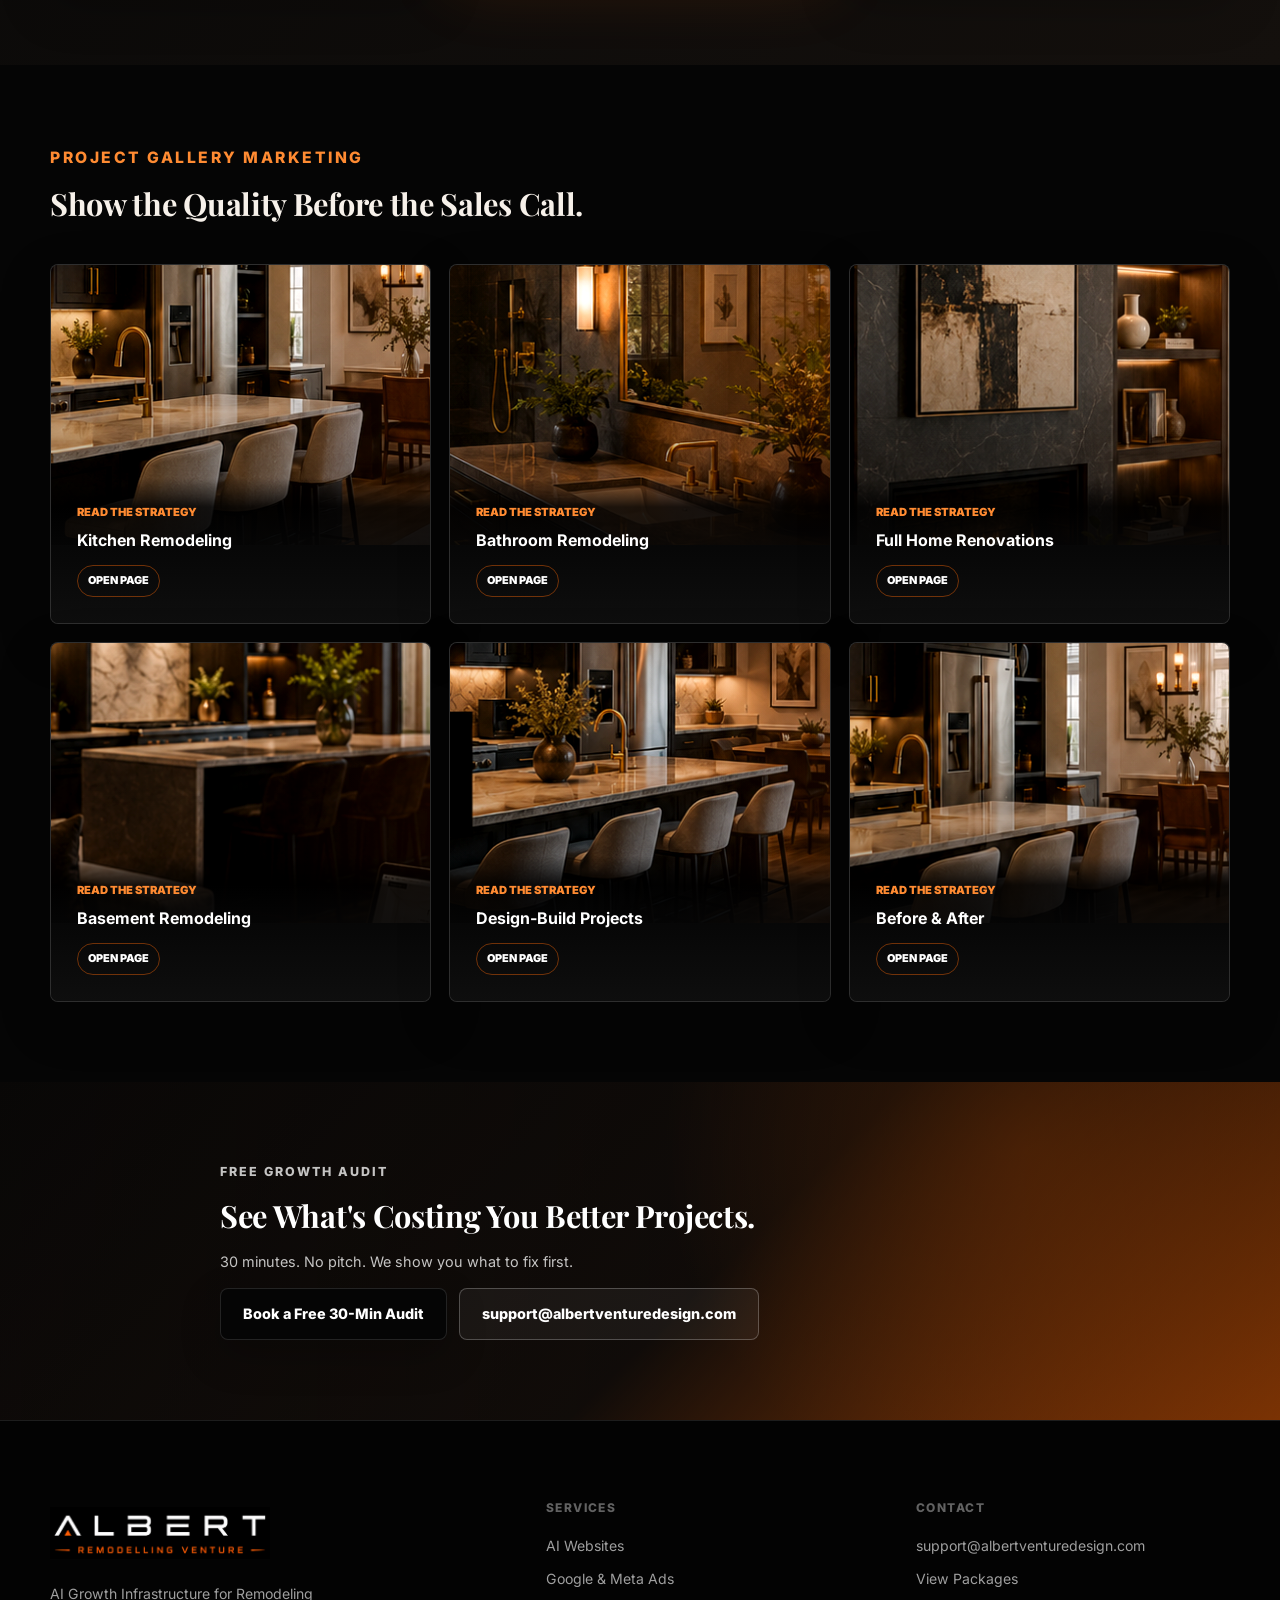
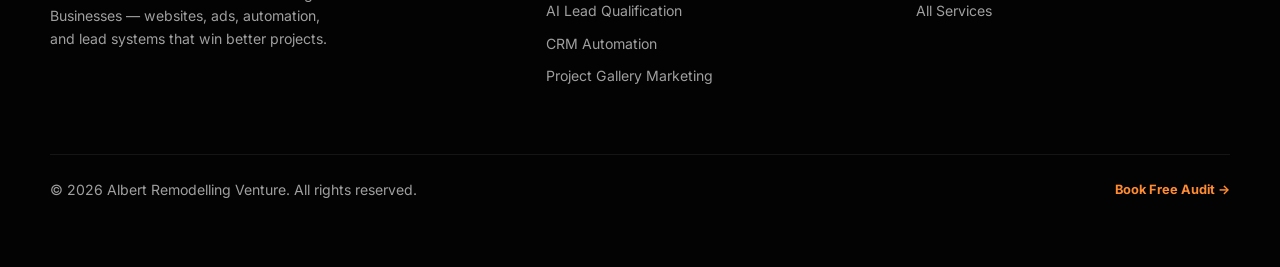
==== commit 54b95f62: "Bigger, fuller footer across all 12 pages Increased footer padding (58px → 80px top), larger logo (6" ====
--- a/index.html
+++ b/index.html
@@ -409,23 +409,30 @@
     </main>
 
     <footer class="footer">
-      <div class="container footer-inner">
-        <div>
-          <img class="footer-logo" src="assets/albert-logo-wordmark.png" alt="Albert Remodelling Venture logo" loading="lazy" decoding="async" />
-          <p>AI Growth Infrastructure for Remodeling Businesses</p>
-        </div>
-        <div>
-          <h2>Services</h2>
-          <p>AI Websites</p>
-          <p>Google &amp; Meta Ads</p>
-          <p>AI Lead Qualification</p>
-          <p>CRM Automation</p>
-          <p>Project Gallery Marketing</p>
-        </div>
-        <div>
-          <h2>Contact</h2>
-          <a href="mailto:support@albertventuredesign.com">support@albertventuredesign.com</a>
+      <div class="container">
+        <div class="footer-inner">
+          <div>
+            <img class="footer-logo" src="assets/albert-logo-wordmark.png" alt="Albert Remodelling Venture logo" loading="lazy" decoding="async" />
+            <p class="footer-tagline">AI Growth Infrastructure for Remodeling Businesses — websites, ads, automation, and lead systems that win better projects.</p>
+          </div>
+          <div>
+            <h2>Services</h2>
+            <p>AI Websites</p>
+            <p>Google &amp; Meta Ads</p>
+            <p>AI Lead Qualification</p>
+            <p>CRM Automation</p>
+            <p>Project Gallery Marketing</p>
+          </div>
+          <div>
+            <h2>Contact</h2>
+            <a href="mailto:support@albertventuredesign.com">support@albertventuredesign.com</a>
+            <a href="packages.html">View Packages</a>
+            <a href="services.html">All Services</a>
+          </div>
+        </div>
+        <div class="footer-bottom">
           <p class="copyright">&copy; 2026 Albert Remodelling Venture. All rights reserved.</p>
+          <a href="mailto:support@albertventuredesign.com?subject=30-Minute%20Growth%20Audit" style="font-size:0.8rem;font-weight:700;color:var(--orange-2);">Book Free Audit &rarr;</a>
         </div>
       </div>
     </footer>
--- a/styles.css
+++ b/styles.css
@@ -92,25 +92,26 @@
 
 h1 {
   max-width: 850px;
-  margin-bottom: 26px;
-  font-size: clamp(2.65rem, 6.2vw, 6rem);
-  letter-spacing: 0;
+  margin-bottom: 20px;
+  font-size: clamp(1.9rem, 3.6vw, 3.4rem);
+  letter-spacing: -0.01em;
 }
 
 h2 {
-  margin-bottom: 22px;
-  font-size: clamp(2rem, 3.8vw, 3.9rem);
-  letter-spacing: 0;
+  margin-bottom: 18px;
+  font-size: clamp(1.5rem, 2.4vw, 2.4rem);
+  letter-spacing: -0.01em;
 }
 
 h3 {
-  margin-bottom: 12px;
-  font-size: 1.05rem;
-  line-height: 1.2;
+  margin-bottom: 10px;
+  font-size: 0.95rem;
+  line-height: 1.3;
 }
 
 p {
   color: var(--muted);
+  font-size: 0.9rem;
 }
 
 .container {
@@ -123,7 +124,7 @@
 }
 
 .section-pad {
-  padding: 112px 0;
+  padding: 80px 0;
 }
 
 .section-dark,
@@ -285,8 +286,8 @@
 
 .hero {
   position: relative;
-  min-height: 82vh;
-  padding: 142px 0 54px;
+  min-height: 74vh;
+  padding: 120px 0 52px;
   overflow: hidden;
   isolation: isolate;
 }
@@ -342,10 +343,10 @@
 }
 
 .hero-copy {
-  max-width: 720px;
-  margin-bottom: 28px;
+  max-width: 620px;
+  margin-bottom: 24px;
   color: rgba(255, 255, 255, 0.78);
-  font-size: clamp(0.98rem, 1.45vw, 1.1rem);
+  font-size: 0.92rem;
 }
 
 .hero-actions {
@@ -438,8 +439,8 @@
 
 .page-hero {
   position: relative;
-  min-height: 58vh;
-  padding: 150px 0 82px;
+  min-height: 46vh;
+  padding: 130px 0 64px;
   overflow: hidden;
   background: #060606;
   isolation: isolate;
@@ -471,13 +472,13 @@
 
 .page-hero h1 {
   max-width: 840px;
-  font-size: clamp(2.7rem, 5.4vw, 5.4rem);
+  font-size: clamp(1.9rem, 3.4vw, 3.2rem);
 }
 
 .page-hero p:not(.eyebrow) {
-  max-width: 720px;
+  max-width: 680px;
   color: rgba(255, 255, 255, 0.76);
-  font-size: 1.08rem;
+  font-size: 0.9rem;
 }
 
 .page-grid {
@@ -561,7 +562,7 @@
 }
 
 .detail-card h3 {
-  font-size: 1.3rem;
+  font-size: 1rem;
 }
 
 .detail-visual {
@@ -722,7 +723,7 @@
 
 .service-card h3 {
   color: #fff;
-  font-size: 1.3rem;
+  font-size: 0.95rem;
 }
 
 /* SVG icon badge inside service cards */
@@ -813,7 +814,7 @@
   flex-direction: column;
   align-items: center;
   justify-content: center;
-  padding: 52px 24px;
+  padding: 38px 20px;
   text-align: center;
   border-right: 1px solid var(--line);
   transition: background 220ms ease;
@@ -830,11 +831,11 @@
 .metric-num {
   display: block;
   font-family: "Playfair Display", Georgia, serif;
-  font-size: clamp(3rem, 5.5vw, 5.5rem);
+  font-size: clamp(2.2rem, 3.8vw, 3.8rem);
   font-weight: 700;
   color: var(--orange);
   line-height: 1;
-  margin-bottom: 12px;
+  margin-bottom: 10px;
 }
 
 .metric-label {
@@ -906,7 +907,7 @@
 }
 
 .timeline-step h3 {
-  font-size: 1.25rem;
+  font-size: 1rem;
 }
 
 .package-grid {
@@ -931,7 +932,7 @@
 }
 
 .package-card h3 {
-  font-size: 1.55rem;
+  font-size: 1.1rem;
 }
 
 .package-label {
@@ -1069,7 +1070,7 @@
 
 .gallery-card h3 {
   margin: 0;
-  font-size: 1.25rem;
+  font-size: 1rem;
   color: #fff;
 }
 
@@ -1115,46 +1116,68 @@
 }
 
 .footer {
-  padding: 58px 0;
+  padding: 80px 0 56px;
   border-top: 1px solid rgba(255, 255, 255, 0.1);
   background: #030303;
 }
 
 .footer-inner {
   display: grid;
-  grid-template-columns: 1.2fr 1fr 1fr;
-  gap: 38px;
+  grid-template-columns: 1.4fr 1fr 1fr;
+  gap: 56px;
+  align-items: start;
 }
 
 .footer-logo {
-  width: 210px;
-  height: 58px;
+  width: 220px;
+  height: 64px;
   object-fit: contain;
-  margin-bottom: 16px;
+  margin-bottom: 18px;
+}
+
+.footer-tagline {
+  font-size: 0.88rem;
+  color: rgba(255, 255, 255, 0.5);
+  line-height: 1.6;
+  max-width: 280px;
 }
 
 .footer h2 {
-  margin-bottom: 16px;
+  margin-bottom: 20px;
   font-family: "Inter", Arial, sans-serif;
-  font-size: 0.85rem;
+  font-size: 0.75rem;
+  font-weight: 800;
+  letter-spacing: 0.12em;
   line-height: 1.2;
   text-transform: uppercase;
+  color: rgba(255, 255, 255, 0.38);
 }
 
 .footer p,
 .footer a {
   display: block;
-  margin-bottom: 7px;
-  color: rgba(255, 255, 255, 0.66);
+  margin-bottom: 10px;
+  color: rgba(255, 255, 255, 0.62);
+  font-size: 0.88rem;
 }
 
 .footer a:hover {
   color: var(--orange-2);
 }
 
+.footer-bottom {
+  display: flex;
+  align-items: center;
+  justify-content: space-between;
+  margin-top: 56px;
+  padding-top: 24px;
+  border-top: 1px solid rgba(255, 255, 255, 0.07);
+}
+
 .copyright {
-  margin-top: 24px;
-  font-size: 0.82rem;
+  margin: 0;
+  font-size: 0.78rem;
+  color: rgba(255, 255, 255, 0.3);
 }
 
 .reveal {
@@ -1264,12 +1287,12 @@
   }
 
   .section-pad {
-    padding: 82px 0;
+    padding: 64px 0;
   }
 
   .hero {
-    min-height: 86vh;
-    padding-top: 126px;
+    min-height: 78vh;
+    padding-top: 110px;
   }
 
   .hero::before {
@@ -1311,7 +1334,7 @@
   }
 
   .section-pad {
-    padding: 72px 0;
+    padding: 52px 0;
   }
 
   .container,
@@ -1403,15 +1426,15 @@
 
 @media (max-width: 380px) {
   .section-pad {
-    padding: 56px 0;
+    padding: 44px 0;
   }
 
   h1 {
-    font-size: 2.3rem;
+    font-size: 1.75rem;
   }
 
   .hero {
-    padding-top: 100px;
+    padding-top: 96px;
   }
 }
 
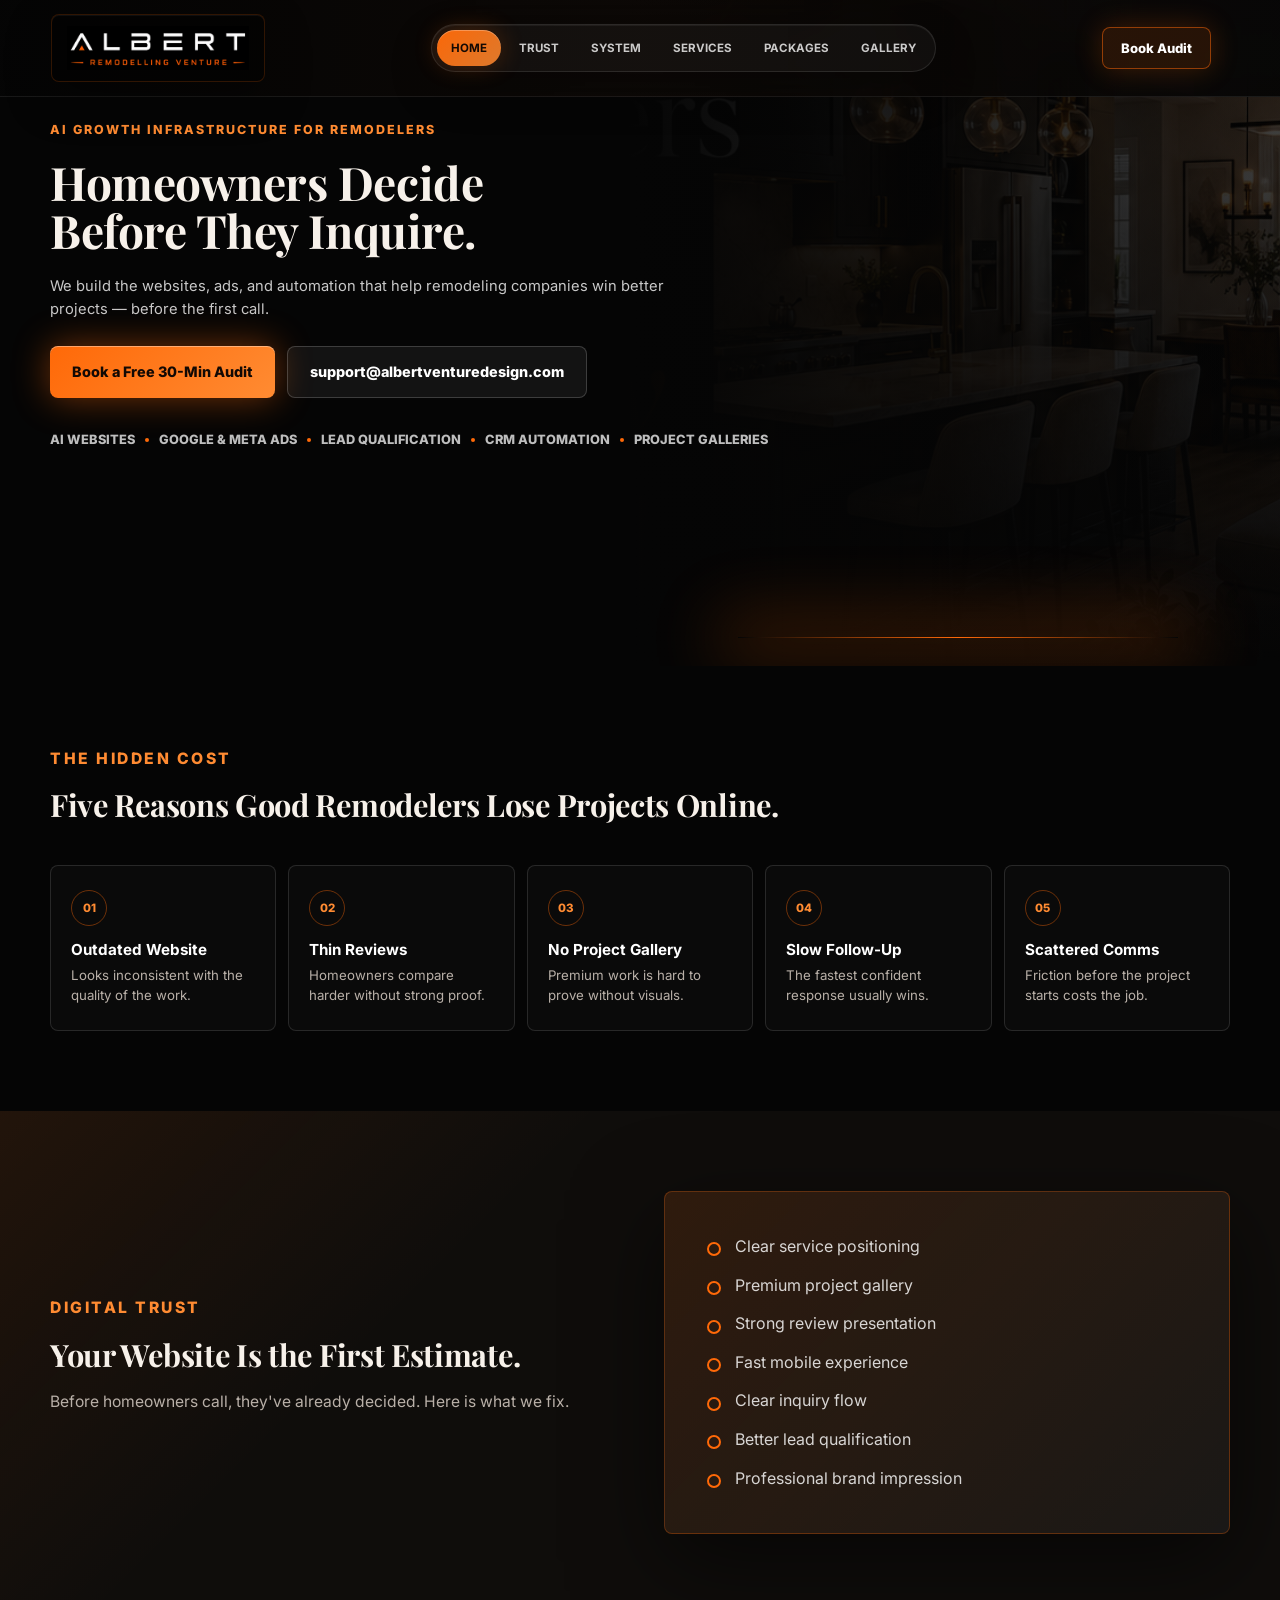
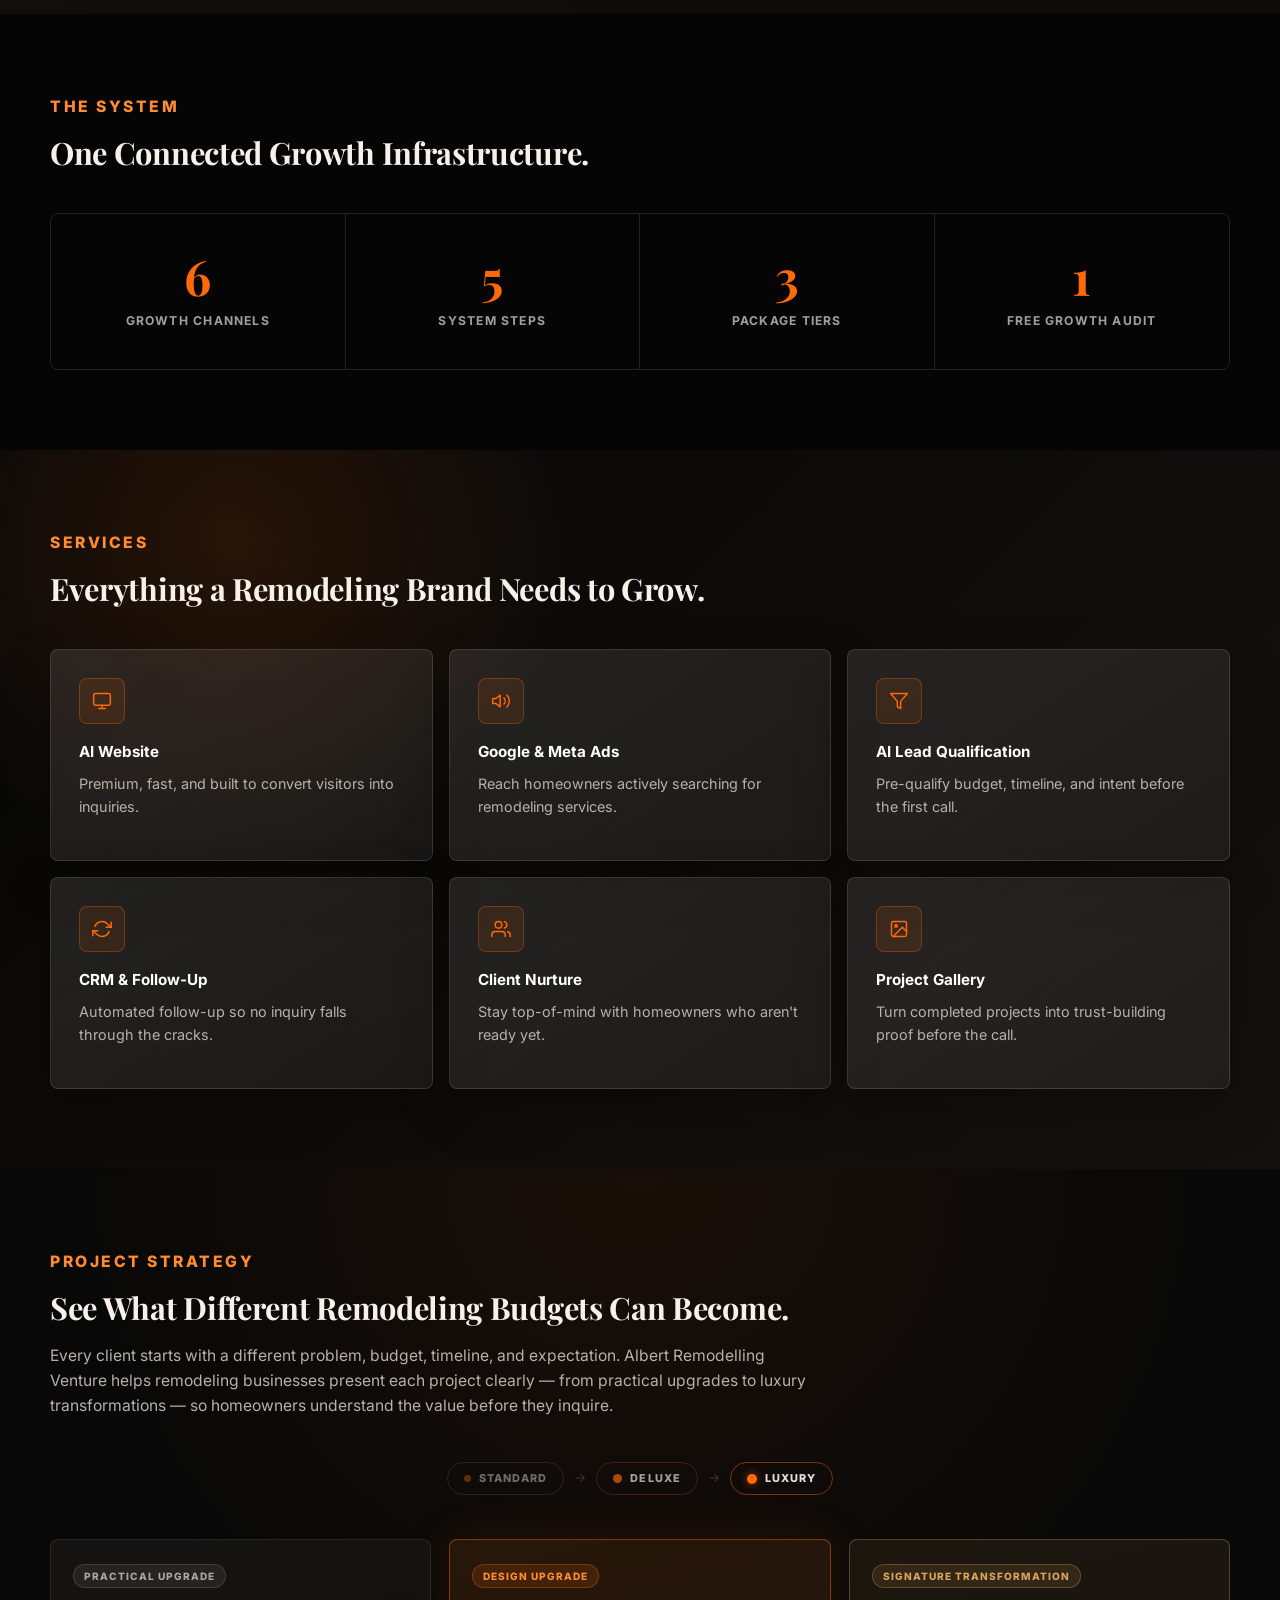
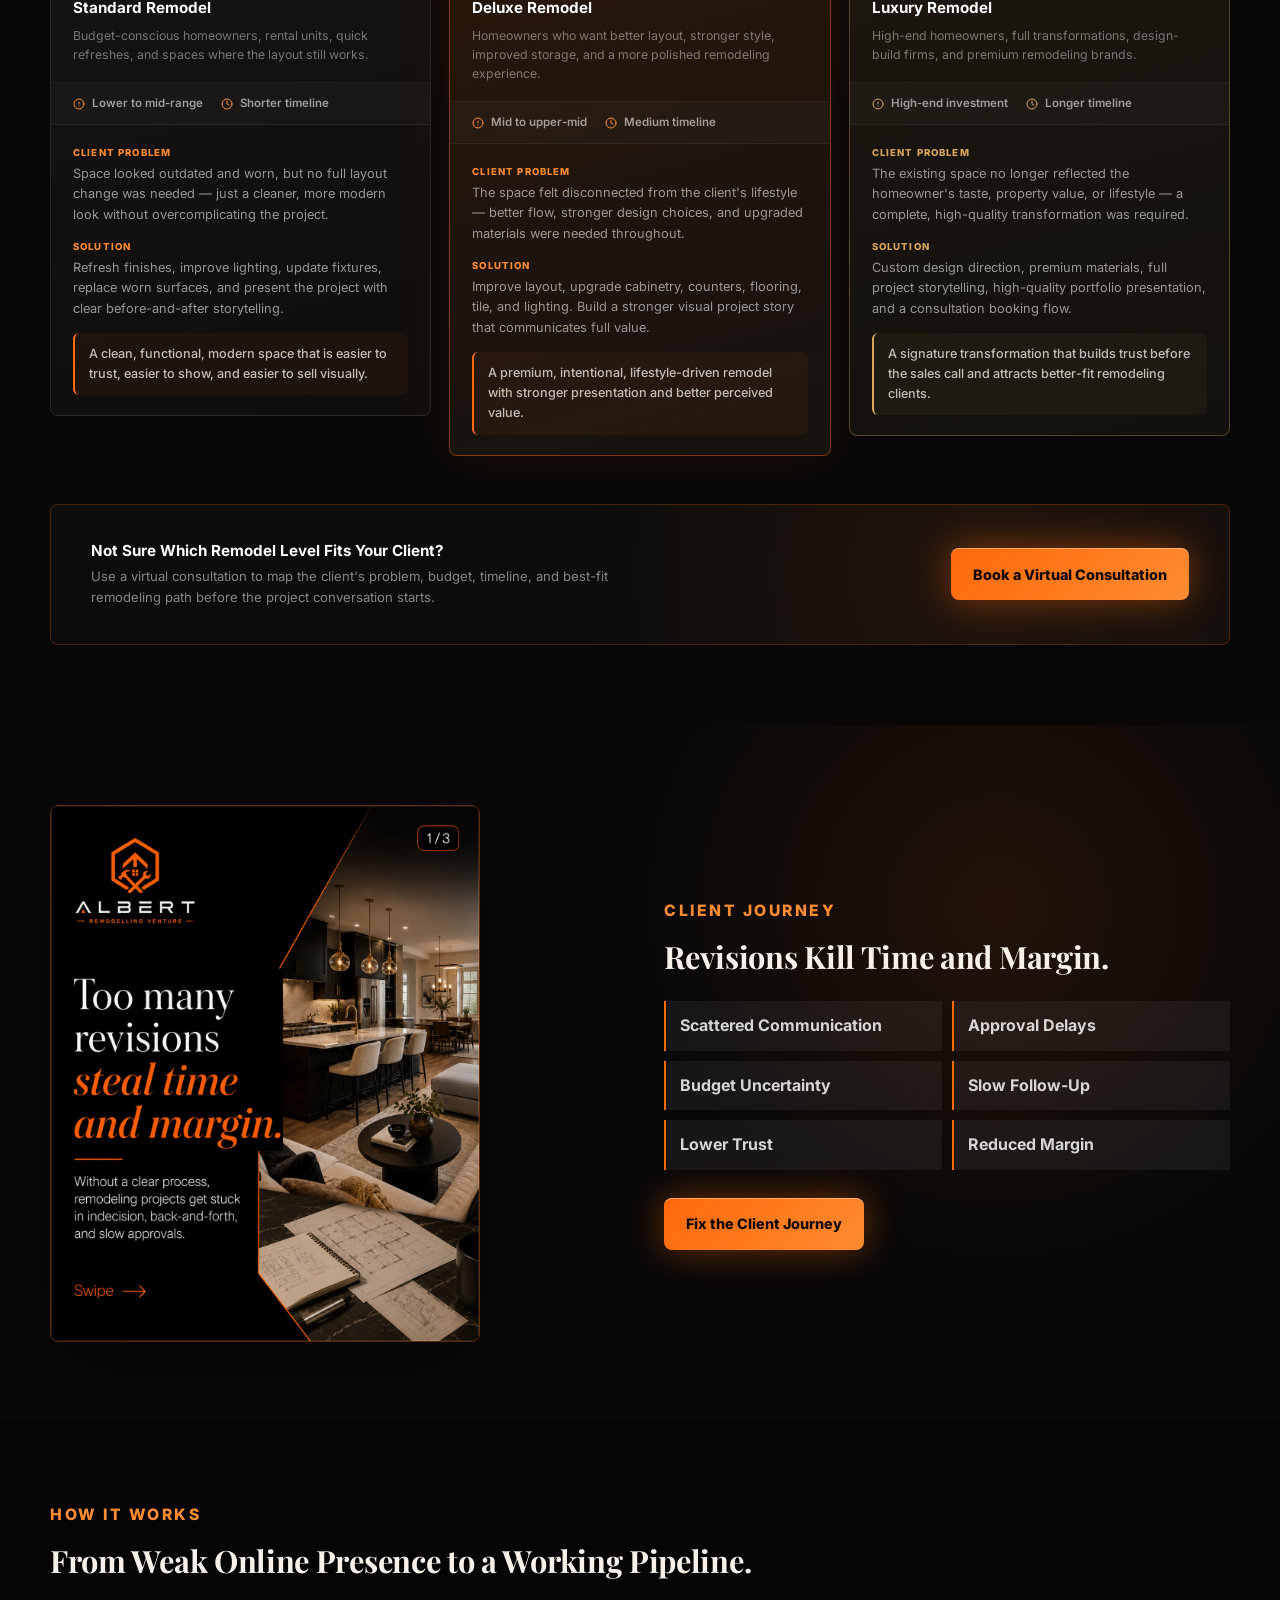
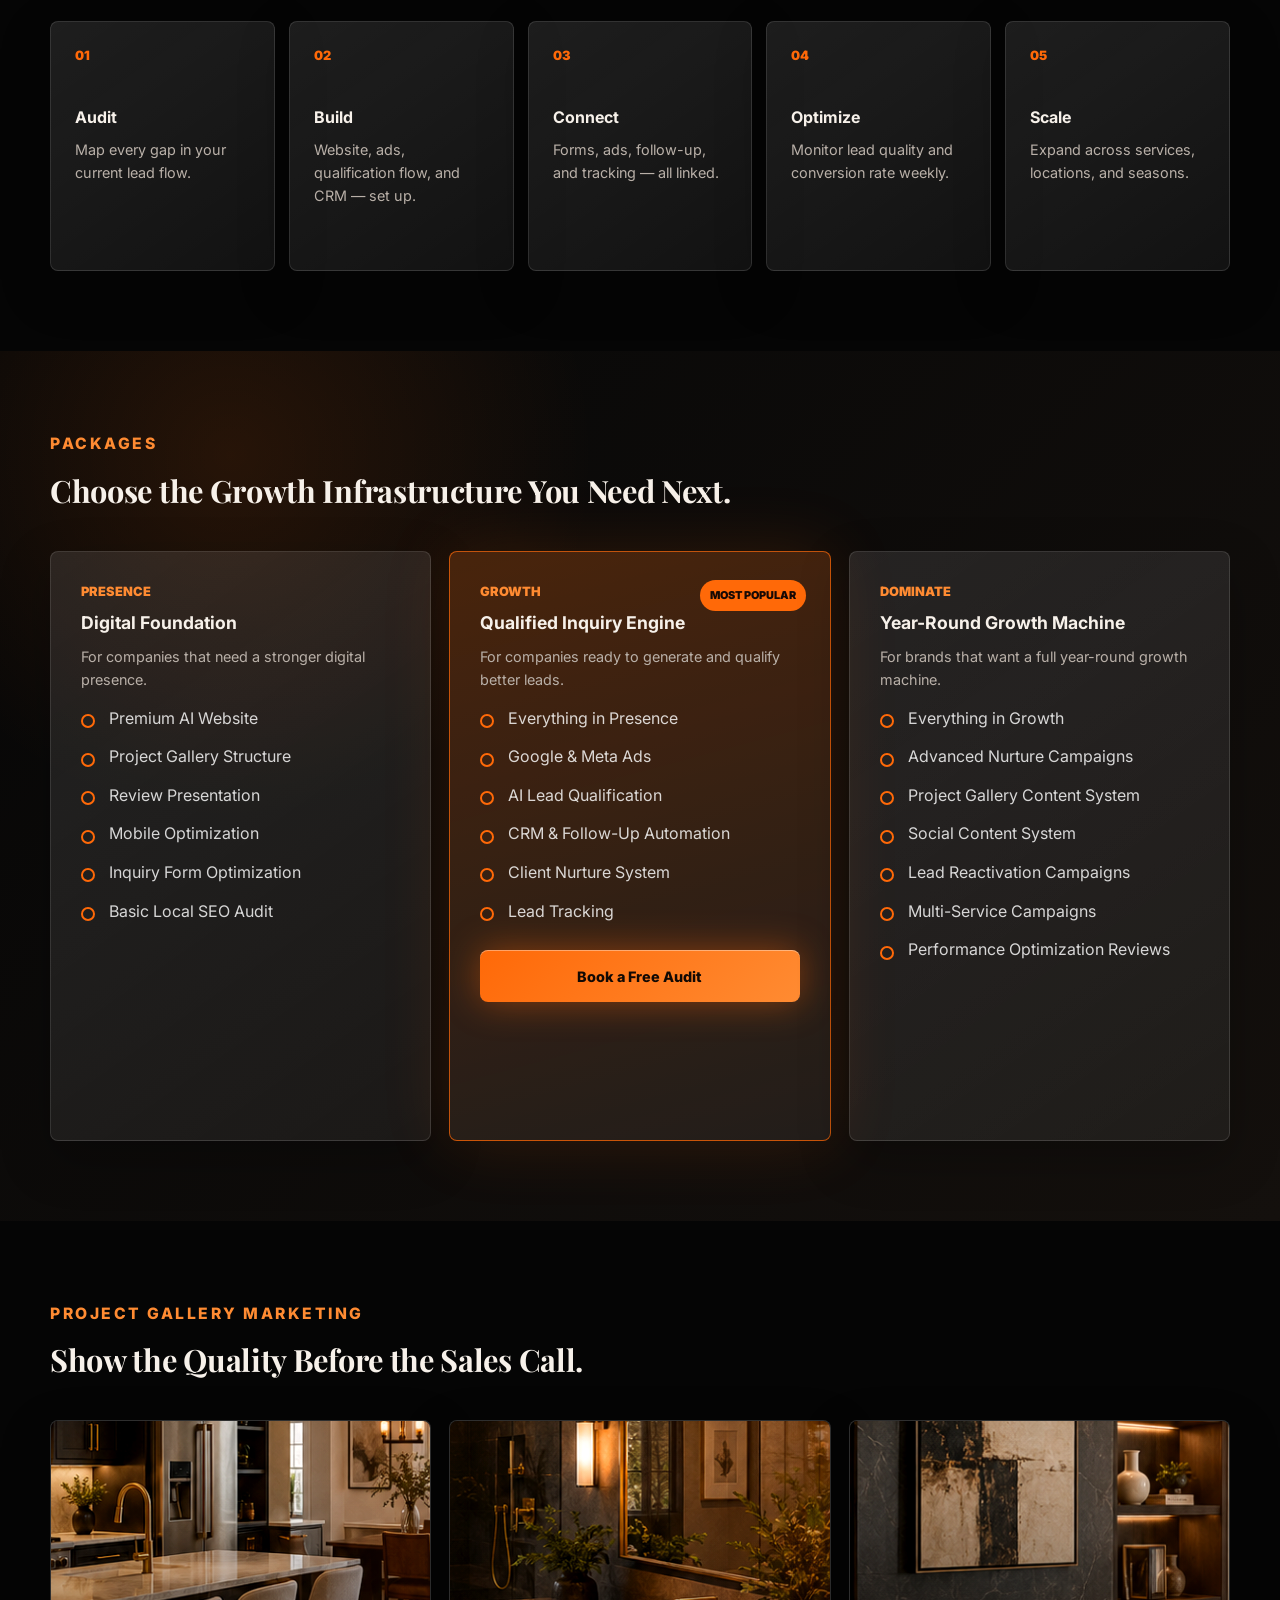
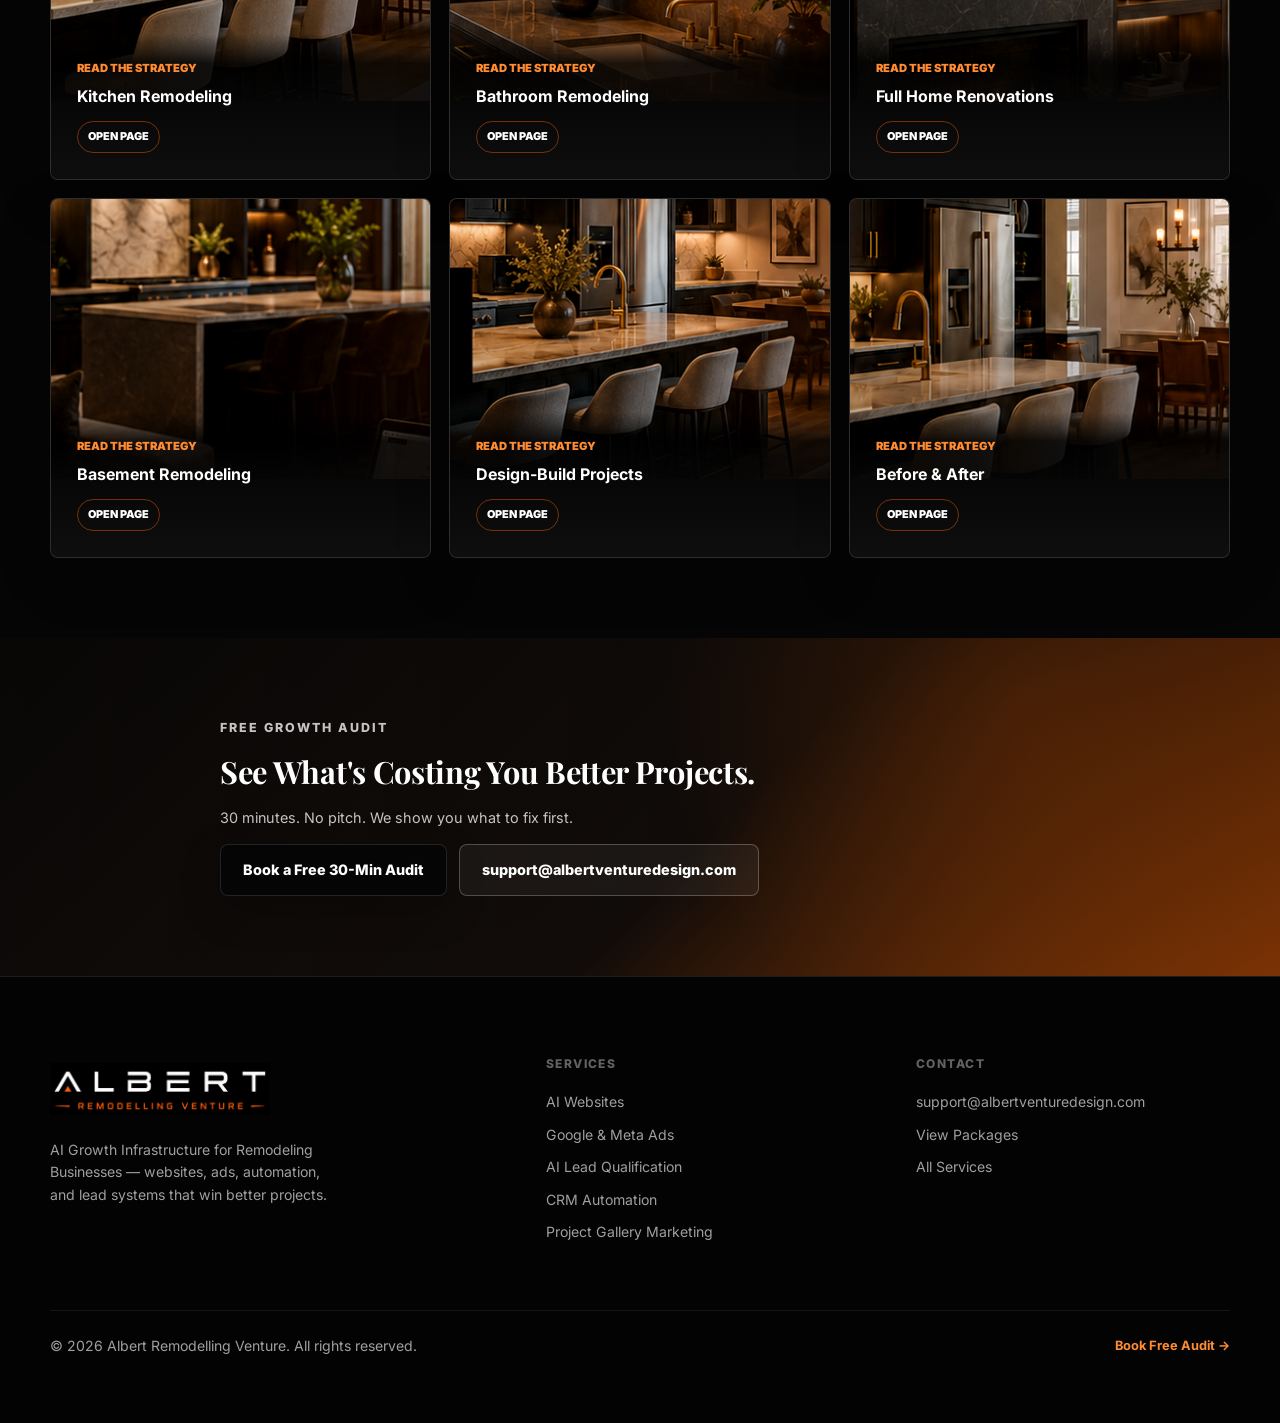
==== commit cf973904: "Add Project Strategy tier comparison section New section between Services and Friction on index.html" ====
--- a/index.html
+++ b/index.html
@@ -239,6 +239,131 @@
         </div>
       </section>
 
+      <!-- PROJECT STRATEGY — tier comparison cards -->
+      <section class="strategy-section section-pad">
+        <div class="container">
+          <div class="section-heading wide reveal">
+            <p class="eyebrow">Project Strategy</p>
+            <h2>See What Different Remodeling Budgets Can Become.</h2>
+            <p>Every client starts with a different problem, budget, timeline, and expectation. Albert Remodelling Venture helps remodeling businesses present each project clearly — from practical upgrades to luxury transformations — so homeowners understand the value before they inquire.</p>
+          </div>
+
+          <div class="tier-scale reveal" aria-label="Remodeling tiers from Standard to Luxury">
+            <div class="tier-scale-node">Standard</div>
+            <span class="tier-scale-arrow" aria-hidden="true">&#8594;</span>
+            <div class="tier-scale-node mid">Deluxe</div>
+            <span class="tier-scale-arrow" aria-hidden="true">&#8594;</span>
+            <div class="tier-scale-node top">Luxury</div>
+          </div>
+
+          <div class="tier-grid">
+
+            <article class="tier-card reveal">
+              <div class="tier-head">
+                <span class="tier-badge">Practical Upgrade</span>
+                <h3>Standard Remodel</h3>
+                <p class="tier-best-for">Budget-conscious homeowners, rental units, quick refreshes, and spaces where the layout still works.</p>
+              </div>
+              <div class="tier-meta">
+                <div class="tier-meta-item">
+                  <svg viewBox="0 0 24 24" aria-hidden="true"><circle cx="12" cy="12" r="10"/><line x1="12" y1="8" x2="12" y2="12"/><line x1="12" y1="16" x2="12.01" y2="16"/></svg>
+                  Lower to mid-range
+                </div>
+                <div class="tier-meta-item">
+                  <svg viewBox="0 0 24 24" aria-hidden="true"><circle cx="12" cy="12" r="10"/><polyline points="12 6 12 12 16 14"/></svg>
+                  Shorter timeline
+                </div>
+              </div>
+              <div class="tier-body">
+                <div class="tier-row">
+                  <span class="tier-row-label">Client Problem</span>
+                  <p>Space looked outdated and worn, but no full layout change was needed — just a cleaner, more modern look without overcomplicating the project.</p>
+                </div>
+                <div class="tier-row">
+                  <span class="tier-row-label">Solution</span>
+                  <p>Refresh finishes, improve lighting, update fixtures, replace worn surfaces, and present the project with clear before-and-after storytelling.</p>
+                </div>
+                <div class="tier-outcome">
+                  <p>A clean, functional, modern space that is easier to trust, easier to show, and easier to sell visually.</p>
+                </div>
+              </div>
+            </article>
+
+            <article class="tier-card tier-featured reveal">
+              <div class="tier-head">
+                <span class="tier-badge">Design Upgrade</span>
+                <h3>Deluxe Remodel</h3>
+                <p class="tier-best-for">Homeowners who want better layout, stronger style, improved storage, and a more polished remodeling experience.</p>
+              </div>
+              <div class="tier-meta">
+                <div class="tier-meta-item">
+                  <svg viewBox="0 0 24 24" aria-hidden="true"><circle cx="12" cy="12" r="10"/><line x1="12" y1="8" x2="12" y2="12"/><line x1="12" y1="16" x2="12.01" y2="16"/></svg>
+                  Mid to upper-mid
+                </div>
+                <div class="tier-meta-item">
+                  <svg viewBox="0 0 24 24" aria-hidden="true"><circle cx="12" cy="12" r="10"/><polyline points="12 6 12 12 16 14"/></svg>
+                  Medium timeline
+                </div>
+              </div>
+              <div class="tier-body">
+                <div class="tier-row">
+                  <span class="tier-row-label">Client Problem</span>
+                  <p>The space felt disconnected from the client's lifestyle — better flow, stronger design choices, and upgraded materials were needed throughout.</p>
+                </div>
+                <div class="tier-row">
+                  <span class="tier-row-label">Solution</span>
+                  <p>Improve layout, upgrade cabinetry, counters, flooring, tile, and lighting. Build a stronger visual project story that communicates full value.</p>
+                </div>
+                <div class="tier-outcome">
+                  <p>A premium, intentional, lifestyle-driven remodel with stronger presentation and better perceived value.</p>
+                </div>
+              </div>
+            </article>
+
+            <article class="tier-card tier-luxury reveal">
+              <div class="tier-head">
+                <span class="tier-badge">Signature Transformation</span>
+                <h3>Luxury Remodel</h3>
+                <p class="tier-best-for">High-end homeowners, full transformations, design-build firms, and premium remodeling brands.</p>
+              </div>
+              <div class="tier-meta">
+                <div class="tier-meta-item">
+                  <svg viewBox="0 0 24 24" aria-hidden="true"><circle cx="12" cy="12" r="10"/><line x1="12" y1="8" x2="12" y2="12"/><line x1="12" y1="16" x2="12.01" y2="16"/></svg>
+                  High-end investment
+                </div>
+                <div class="tier-meta-item">
+                  <svg viewBox="0 0 24 24" aria-hidden="true"><circle cx="12" cy="12" r="10"/><polyline points="12 6 12 12 16 14"/></svg>
+                  Longer timeline
+                </div>
+              </div>
+              <div class="tier-body">
+                <div class="tier-row">
+                  <span class="tier-row-label">Client Problem</span>
+                  <p>The existing space no longer reflected the homeowner's taste, property value, or lifestyle — a complete, high-quality transformation was required.</p>
+                </div>
+                <div class="tier-row">
+                  <span class="tier-row-label">Solution</span>
+                  <p>Custom design direction, premium materials, full project storytelling, high-quality portfolio presentation, and a consultation booking flow.</p>
+                </div>
+                <div class="tier-outcome">
+                  <p>A signature transformation that builds trust before the sales call and attracts better-fit remodeling clients.</p>
+                </div>
+              </div>
+            </article>
+
+          </div>
+
+          <div class="strategy-cta reveal">
+            <div class="strategy-cta-copy">
+              <h3>Not Sure Which Remodel Level Fits Your Client?</h3>
+              <p>Use a virtual consultation to map the client's problem, budget, timeline, and best-fit remodeling path before the project conversation starts.</p>
+            </div>
+            <a class="btn btn-primary" href="https://albert-remodelling-venture.vercel.app">Book a Virtual Consultation</a>
+          </div>
+
+        </div>
+      </section>
+
       <!-- FRICTION — image + mini-grid, no paragraph -->
       <section class="friction section-pad media-band">
         <div class="container split">
--- a/styles.css
+++ b/styles.css
@@ -800,6 +800,280 @@
   line-height: 1.5;
 }
 
+/* ── Project Strategy / Tier Comparison ─────────────────────────── */
+
+.strategy-section {
+  background:
+    radial-gradient(circle at 50% 0%, rgba(255, 105, 8, 0.07), transparent 44%),
+    #080808;
+}
+
+.tier-scale {
+  display: flex;
+  align-items: center;
+  justify-content: center;
+  gap: 10px;
+  margin-bottom: 44px;
+  flex-wrap: wrap;
+}
+
+.tier-scale-node {
+  display: inline-flex;
+  align-items: center;
+  gap: 8px;
+  padding: 7px 16px;
+  border: 1px solid rgba(255, 255, 255, 0.1);
+  border-radius: 999px;
+  font-size: 0.68rem;
+  font-weight: 800;
+  text-transform: uppercase;
+  letter-spacing: 0.1em;
+  color: rgba(255, 255, 255, 0.4);
+}
+
+.tier-scale-node::before {
+  content: "";
+  width: 7px;
+  height: 7px;
+  border-radius: 999px;
+  background: rgba(255, 105, 8, 0.35);
+  flex-shrink: 0;
+}
+
+.tier-scale-node.mid {
+  border-color: rgba(255, 105, 8, 0.22);
+  color: rgba(255, 255, 255, 0.62);
+}
+
+.tier-scale-node.mid::before {
+  background: rgba(255, 105, 8, 0.65);
+  width: 9px;
+  height: 9px;
+}
+
+.tier-scale-node.top {
+  border-color: rgba(255, 105, 8, 0.44);
+  color: rgba(255, 255, 255, 0.88);
+}
+
+.tier-scale-node.top::before {
+  background: var(--orange);
+  width: 10px;
+  height: 10px;
+  box-shadow: 0 0 8px rgba(255, 105, 8, 0.55);
+}
+
+.tier-scale-arrow {
+  color: rgba(255, 255, 255, 0.18);
+  font-size: 0.8rem;
+  line-height: 1;
+  user-select: none;
+}
+
+.tier-grid {
+  display: grid;
+  grid-template-columns: repeat(3, minmax(0, 1fr));
+  gap: 18px;
+  align-items: start;
+}
+
+.tier-card {
+  border: 1px solid rgba(255, 255, 255, 0.09);
+  border-radius: var(--radius);
+  overflow: hidden;
+  background:
+    linear-gradient(165deg, rgba(255, 255, 255, 0.04), rgba(255, 255, 255, 0.015)),
+    #0c0a08;
+  transition: transform 200ms ease, border-color 200ms ease, box-shadow 200ms ease;
+}
+
+.tier-card:hover {
+  transform: translateY(-4px);
+  border-color: rgba(255, 105, 8, 0.32);
+  box-shadow: 0 16px 48px rgba(0, 0, 0, 0.3);
+}
+
+.tier-card.tier-featured {
+  border-color: rgba(255, 105, 8, 0.44);
+  background:
+    linear-gradient(165deg, rgba(255, 105, 8, 0.1), rgba(255, 255, 255, 0.025)),
+    #100d0a;
+  box-shadow: 0 0 50px rgba(255, 105, 8, 0.1);
+}
+
+.tier-card.tier-featured:hover {
+  box-shadow: 0 0 60px rgba(255, 105, 8, 0.18);
+}
+
+.tier-card.tier-luxury {
+  border-color: rgba(217, 165, 90, 0.32);
+  background:
+    linear-gradient(165deg, rgba(217, 165, 90, 0.07), rgba(255, 255, 255, 0.02)),
+    #0e0c09;
+}
+
+.tier-card.tier-luxury:hover {
+  border-color: rgba(217, 165, 90, 0.52);
+  box-shadow: 0 0 44px rgba(217, 165, 90, 0.1);
+}
+
+.tier-head {
+  padding: 22px 22px 18px;
+  border-bottom: 1px solid rgba(255, 255, 255, 0.06);
+}
+
+.tier-badge {
+  display: inline-flex;
+  align-items: center;
+  padding: 3px 10px;
+  margin-bottom: 10px;
+  border-radius: 999px;
+  font-size: 0.63rem;
+  font-weight: 800;
+  text-transform: uppercase;
+  letter-spacing: 0.1em;
+}
+
+.tier-card:not(.tier-featured):not(.tier-luxury) .tier-badge {
+  background: rgba(255, 255, 255, 0.07);
+  border: 1px solid rgba(255, 255, 255, 0.12);
+  color: rgba(255, 255, 255, 0.6);
+}
+
+.tier-featured .tier-badge {
+  background: rgba(255, 105, 8, 0.14);
+  border: 1px solid rgba(255, 105, 8, 0.3);
+  color: var(--orange-2);
+}
+
+.tier-luxury .tier-badge {
+  background: rgba(217, 165, 90, 0.12);
+  border: 1px solid rgba(217, 165, 90, 0.3);
+  color: var(--gold);
+}
+
+.tier-head h3 {
+  color: #fff;
+  margin-bottom: 8px;
+}
+
+.tier-best-for {
+  font-size: 0.77rem;
+  color: rgba(255, 255, 255, 0.42);
+  line-height: 1.55;
+  margin: 0;
+}
+
+.tier-meta {
+  display: flex;
+  gap: 18px;
+  padding: 11px 22px;
+  background: rgba(255, 255, 255, 0.025);
+  border-bottom: 1px solid rgba(255, 255, 255, 0.06);
+}
+
+.tier-meta-item {
+  display: flex;
+  align-items: center;
+  gap: 7px;
+  font-size: 0.72rem;
+  font-weight: 600;
+  color: rgba(255, 255, 255, 0.58);
+}
+
+.tier-meta-item svg {
+  width: 12px;
+  height: 12px;
+  stroke: var(--orange-2);
+  fill: none;
+  stroke-width: 2;
+  stroke-linecap: round;
+  stroke-linejoin: round;
+  flex-shrink: 0;
+}
+
+.tier-luxury .tier-meta-item svg {
+  stroke: var(--gold);
+}
+
+.tier-body {
+  padding: 20px 22px;
+  display: grid;
+  gap: 14px;
+}
+
+.tier-row {
+  display: grid;
+  gap: 4px;
+}
+
+.tier-row-label {
+  font-size: 0.6rem;
+  font-weight: 800;
+  text-transform: uppercase;
+  letter-spacing: 0.12em;
+  color: var(--orange-2);
+}
+
+.tier-luxury .tier-row-label {
+  color: var(--gold);
+}
+
+.tier-row p {
+  font-size: 0.8rem;
+  color: rgba(255, 255, 255, 0.56);
+  line-height: 1.58;
+  margin: 0;
+}
+
+.tier-outcome {
+  padding: 11px 14px;
+  border-radius: 6px;
+  border-left: 2px solid var(--orange);
+  background: rgba(255, 105, 8, 0.06);
+}
+
+.tier-luxury .tier-outcome {
+  border-left-color: var(--gold);
+  background: rgba(217, 165, 90, 0.05);
+}
+
+.tier-outcome p {
+  font-size: 0.79rem;
+  color: rgba(255, 255, 255, 0.72);
+  font-weight: 500;
+  margin: 0;
+}
+
+.strategy-cta {
+  display: flex;
+  align-items: center;
+  justify-content: space-between;
+  gap: 28px;
+  margin-top: 48px;
+  padding: 36px 40px;
+  border: 1px solid rgba(255, 105, 8, 0.24);
+  border-radius: var(--radius);
+  background:
+    radial-gradient(circle at 80% 50%, rgba(255, 105, 8, 0.09), transparent 44%),
+    rgba(255, 255, 255, 0.02);
+}
+
+.strategy-cta-copy h3 {
+  color: #fff;
+  margin-bottom: 6px;
+}
+
+.strategy-cta-copy p {
+  max-width: 540px;
+  font-size: 0.82rem;
+  color: rgba(255, 255, 255, 0.5);
+  margin: 0;
+  line-height: 1.6;
+}
+
+/* ─────────────────────────────────────────────────────────────────── */
+
 /* Metrics / numbers band */
 .metrics-grid {
   display: grid;
@@ -1223,6 +1497,20 @@
   .metric:nth-child(1),
   .metric:nth-child(2) {
     border-bottom: 1px solid var(--line);
+  }
+
+  .tier-grid {
+    grid-template-columns: 1fr;
+  }
+
+  .strategy-cta {
+    flex-direction: column;
+    text-align: center;
+    padding: 28px 24px;
+  }
+
+  .strategy-cta-copy p {
+    max-width: 100%;
   }
 }
 
@@ -1380,6 +1668,21 @@
     grid-template-columns: 1fr;
   }
 
+  .tier-scale-arrow {
+    display: none;
+  }
+
+  .tier-head,
+  .tier-meta,
+  .tier-body {
+    padding-left: 16px;
+    padding-right: 16px;
+  }
+
+  .strategy-cta {
+    padding: 24px 18px;
+  }
+
   .metrics-grid {
     grid-template-columns: repeat(2, 1fr);
   }
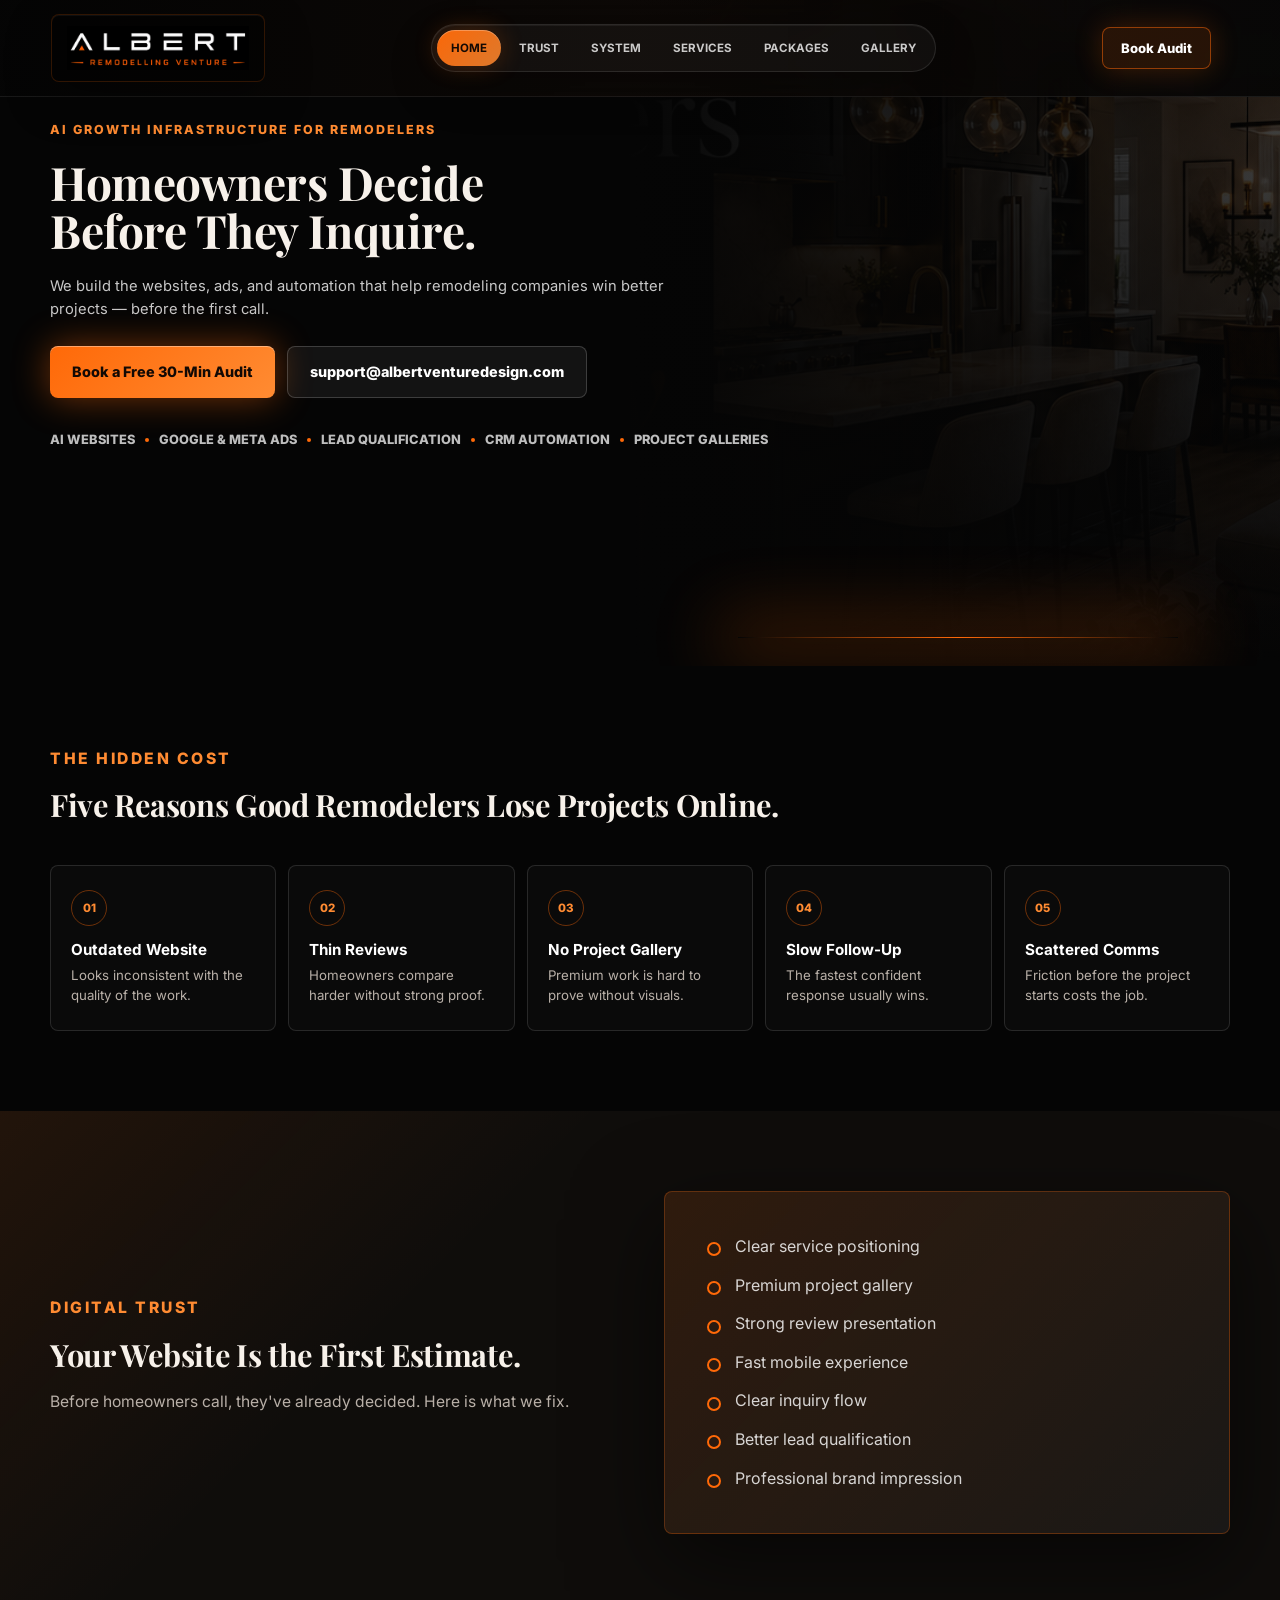
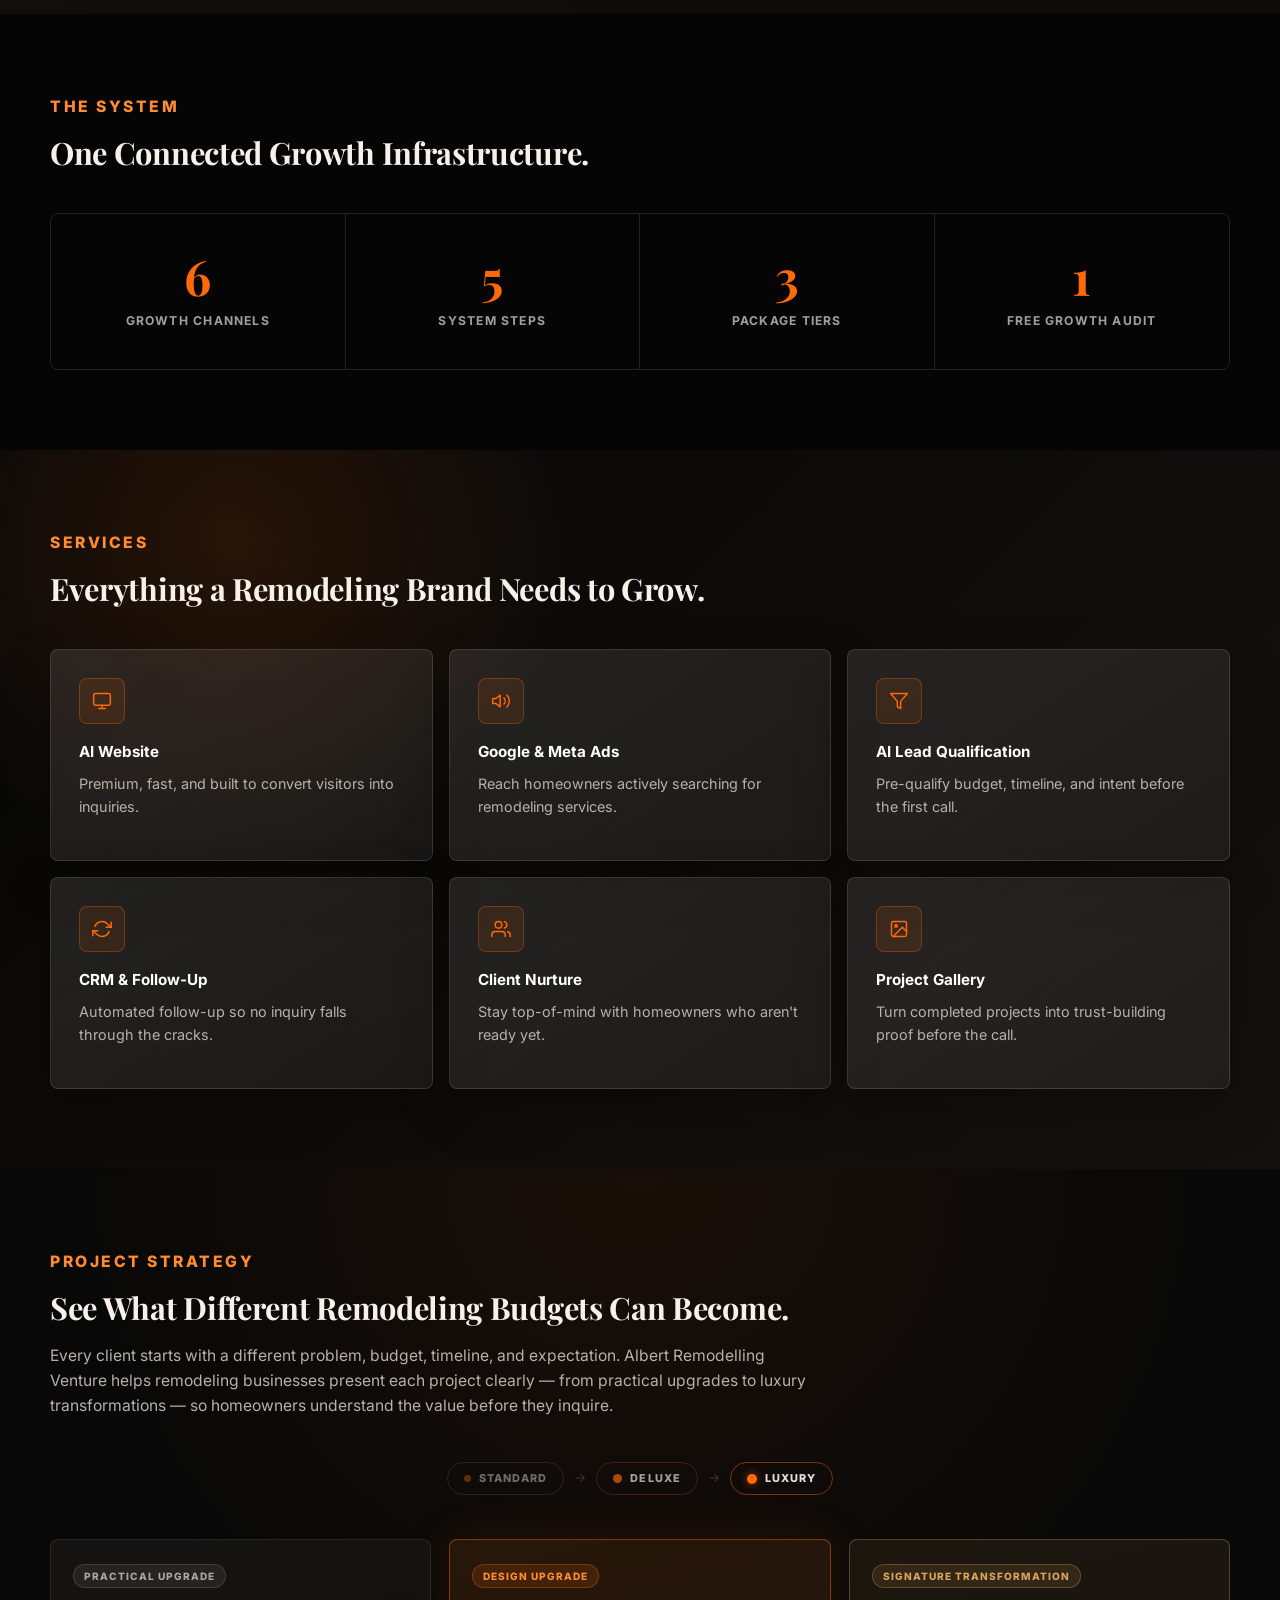
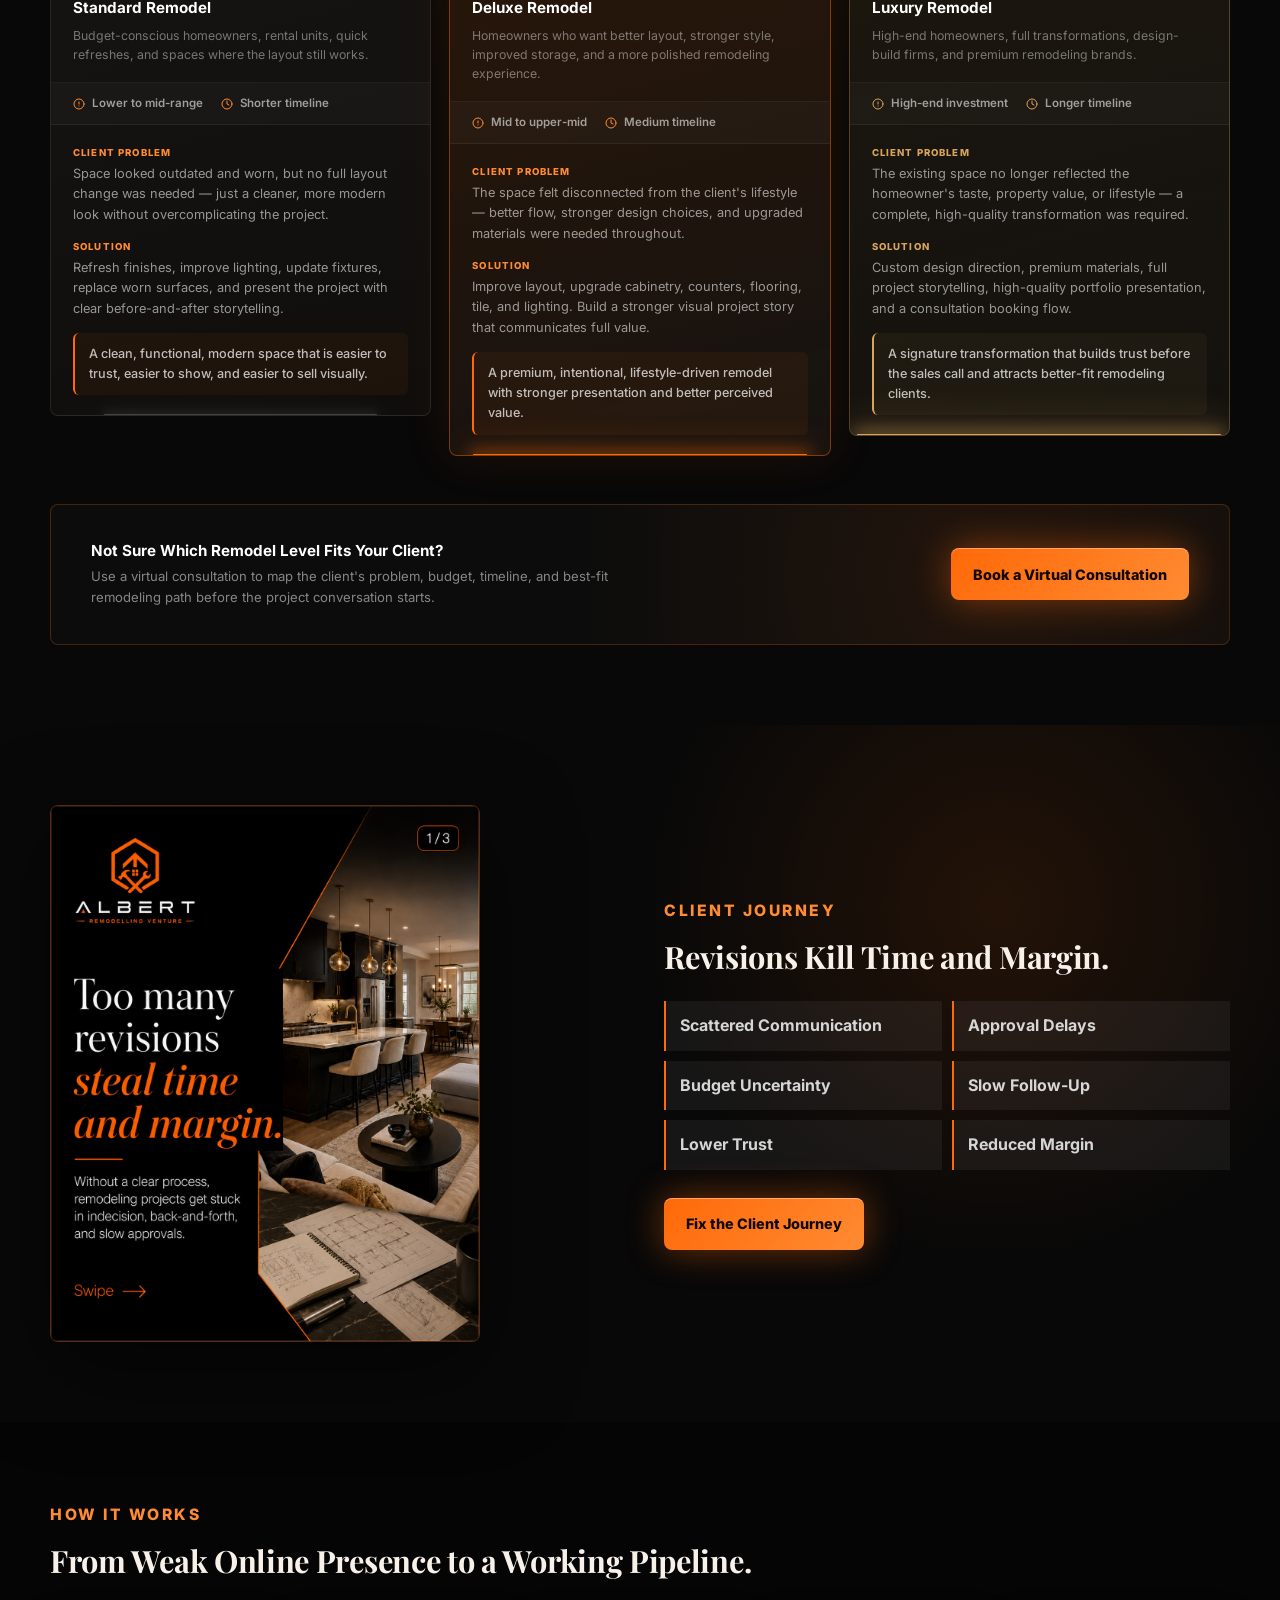
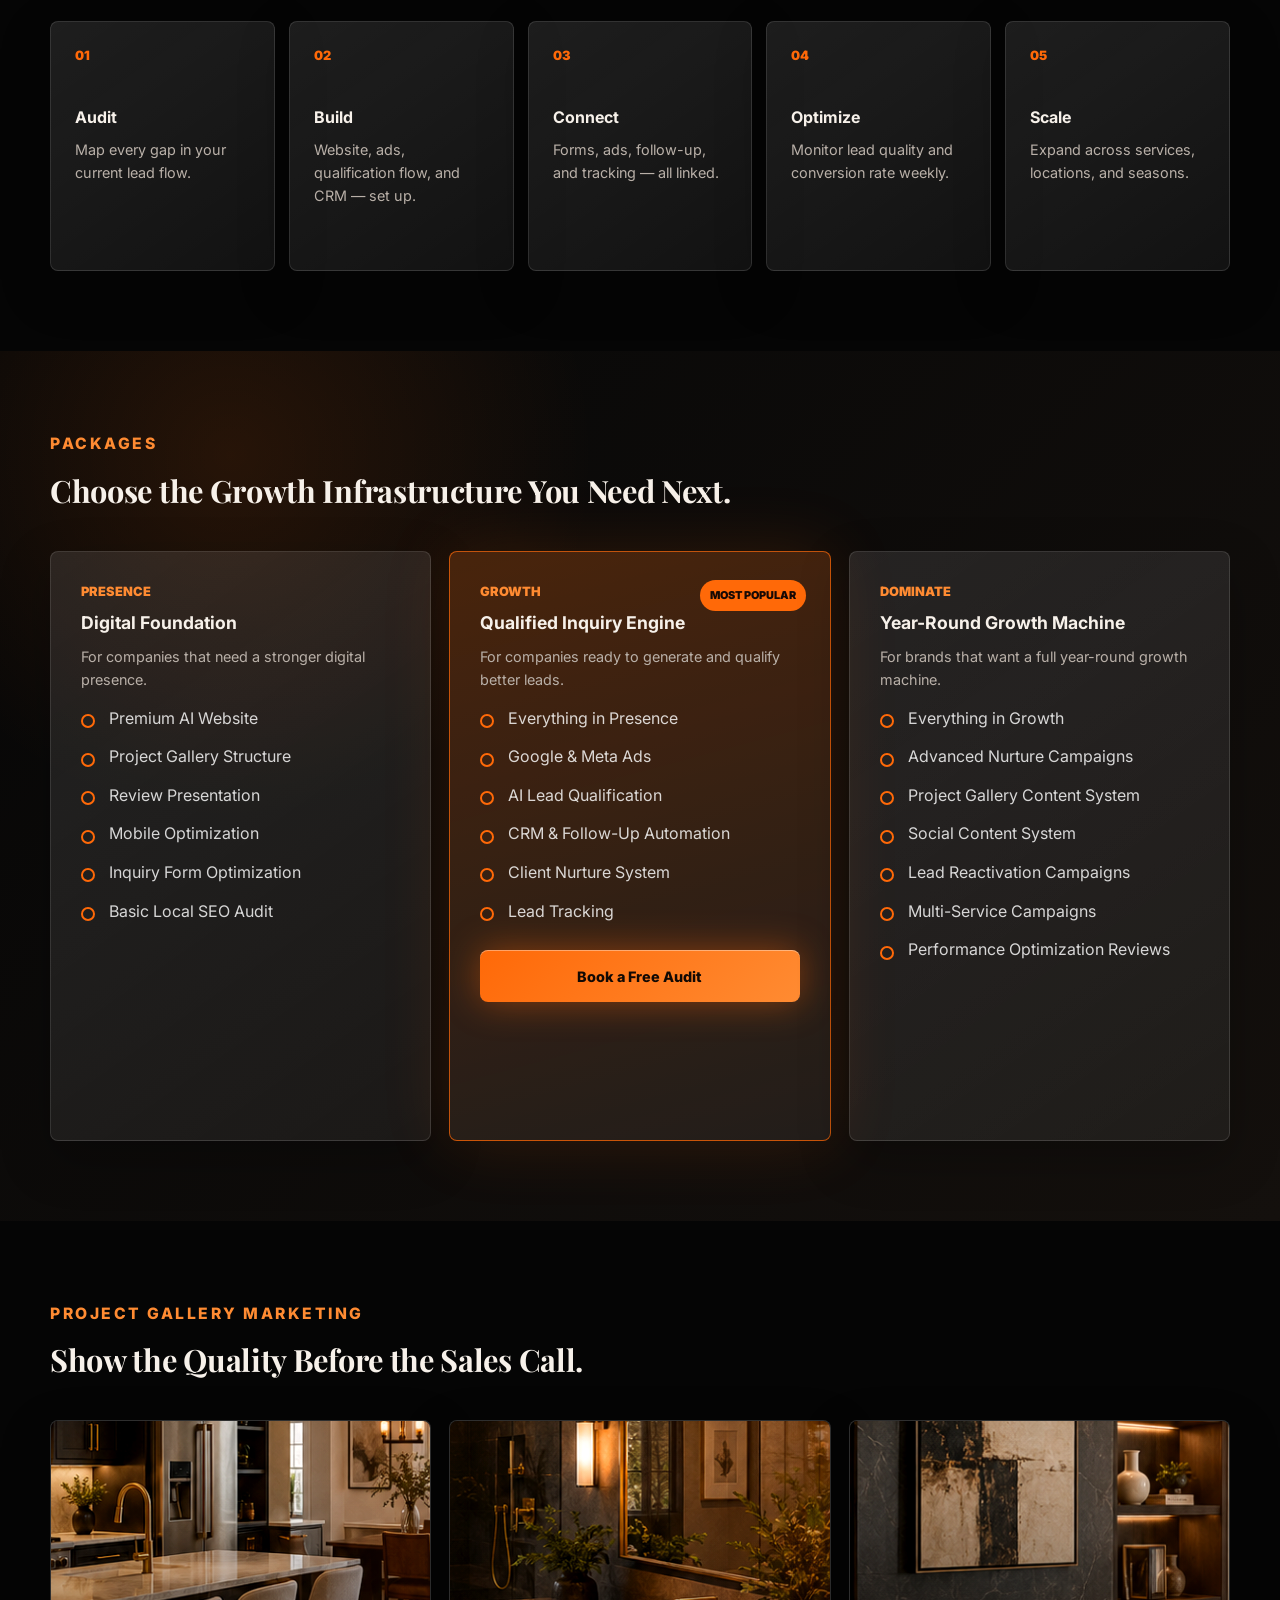
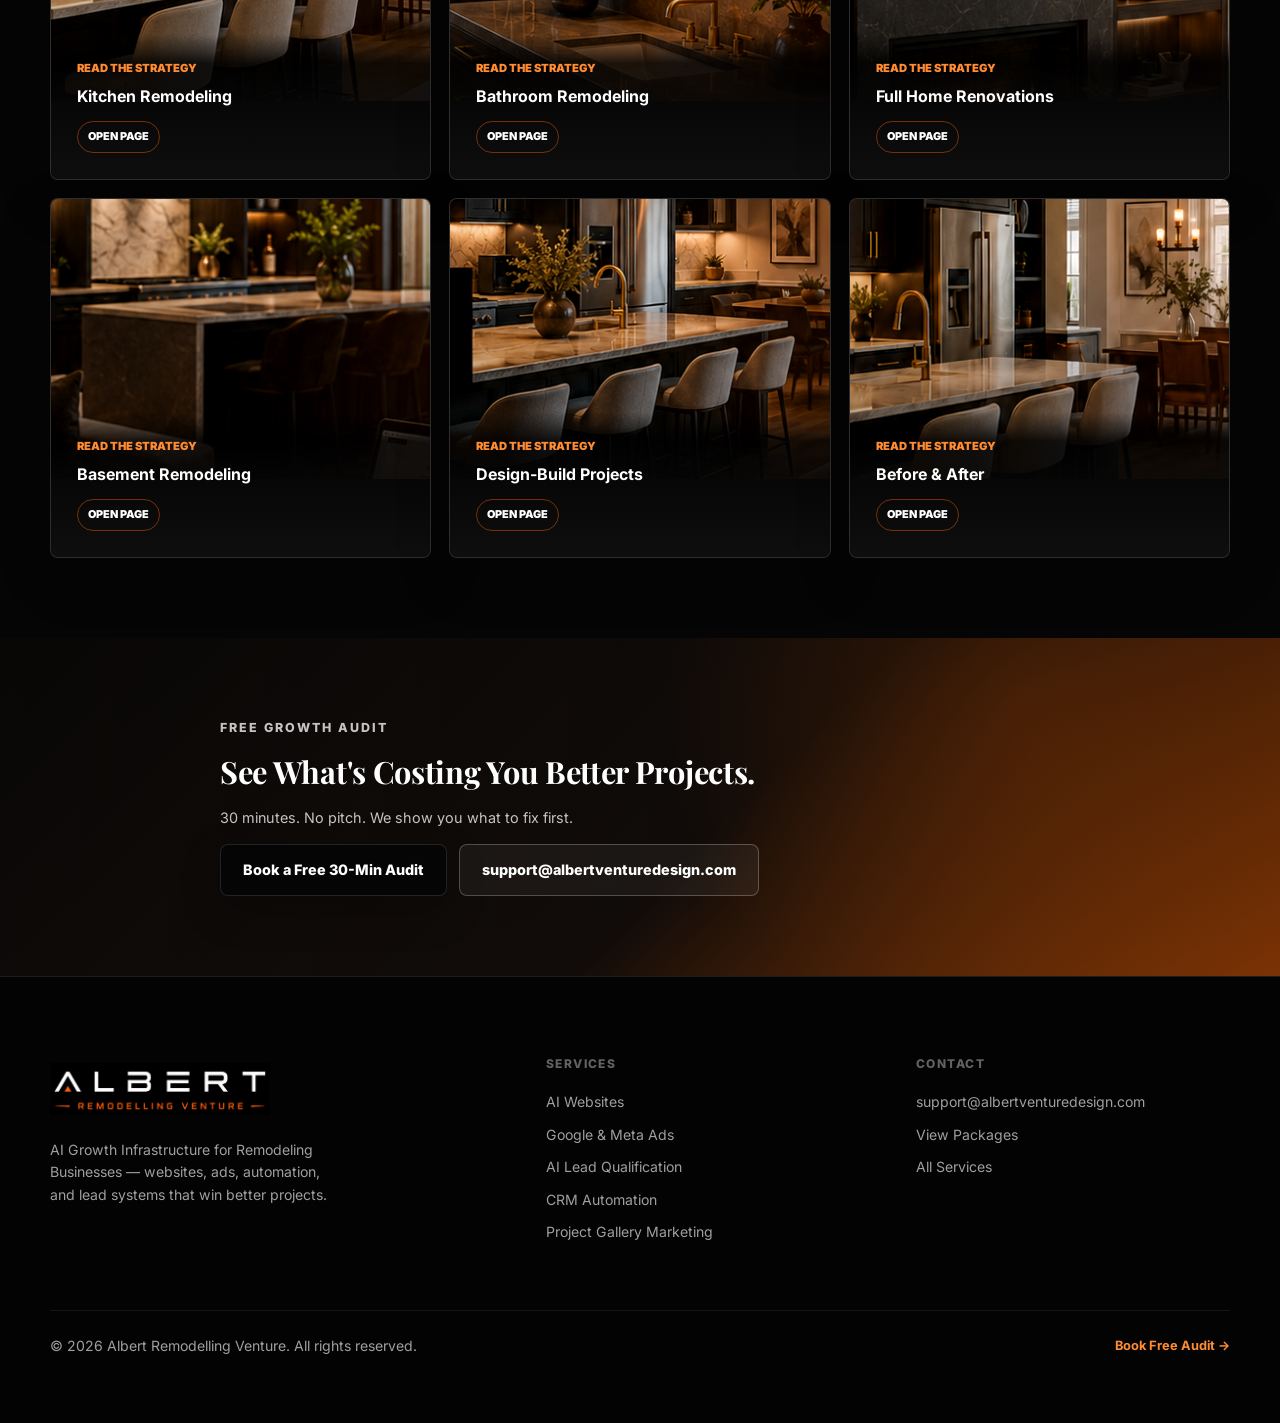
==== commit cf0418d4: "Make tier scale nodes clickable anchor links Changed div.tier-scale-node to <a href="#tier-id"> so S" ====
--- a/index.html
+++ b/index.html
@@ -249,16 +249,16 @@
           </div>
 
           <div class="tier-scale reveal" aria-label="Remodeling tiers from Standard to Luxury">
-            <div class="tier-scale-node">Standard</div>
+            <a class="tier-scale-node" href="#tier-standard">Standard</a>
             <span class="tier-scale-arrow" aria-hidden="true">&#8594;</span>
-            <div class="tier-scale-node mid">Deluxe</div>
+            <a class="tier-scale-node mid" href="#tier-deluxe">Deluxe</a>
             <span class="tier-scale-arrow" aria-hidden="true">&#8594;</span>
-            <div class="tier-scale-node top">Luxury</div>
+            <a class="tier-scale-node top" href="#tier-luxury">Luxury</a>
           </div>
 
           <div class="tier-grid">
 
-            <article class="tier-card reveal">
+            <article class="tier-card reveal" id="tier-standard">
               <div class="tier-head">
                 <span class="tier-badge">Practical Upgrade</span>
                 <h3>Standard Remodel</h3>
@@ -289,7 +289,7 @@
               </div>
             </article>
 
-            <article class="tier-card tier-featured reveal">
+            <article class="tier-card tier-featured reveal" id="tier-deluxe">
               <div class="tier-head">
                 <span class="tier-badge">Design Upgrade</span>
                 <h3>Deluxe Remodel</h3>
@@ -320,7 +320,7 @@
               </div>
             </article>
 
-            <article class="tier-card tier-luxury reveal">
+            <article class="tier-card tier-luxury reveal" id="tier-luxury">
               <div class="tier-head">
                 <span class="tier-badge">Signature Transformation</span>
                 <h3>Luxury Remodel</h3>
--- a/styles.css
+++ b/styles.css
@@ -829,6 +829,24 @@
   text-transform: uppercase;
   letter-spacing: 0.1em;
   color: rgba(255, 255, 255, 0.4);
+  text-decoration: none;
+  cursor: pointer;
+  transition: border-color 180ms ease, color 180ms ease, background 180ms ease;
+}
+
+.tier-scale-node:hover {
+  background: rgba(255, 255, 255, 0.05);
+  color: rgba(255, 255, 255, 0.75);
+}
+
+.tier-scale-node.mid:hover {
+  background: rgba(255, 105, 8, 0.08);
+  border-color: rgba(255, 105, 8, 0.4);
+}
+
+.tier-scale-node.top:hover {
+  background: rgba(255, 105, 8, 0.12);
+  border-color: rgba(255, 105, 8, 0.6);
 }
 
 .tier-scale-node::before {
@@ -878,6 +896,7 @@
 }
 
 .tier-card {
+  position: relative;
   border: 1px solid rgba(255, 255, 255, 0.09);
   border-radius: var(--radius);
   overflow: hidden;
@@ -887,6 +906,38 @@
   transition: transform 200ms ease, border-color 200ms ease, box-shadow 200ms ease;
 }
 
+.tier-card::after {
+  content: "";
+  position: absolute;
+  bottom: 0;
+  left: 14%;
+  right: 14%;
+  height: 1px;
+  border-radius: 999px;
+  background: rgba(255, 255, 255, 0.22);
+  box-shadow:
+    0 0 10px 2px rgba(255, 255, 255, 0.1),
+    0 0 24px 6px rgba(255, 255, 255, 0.05);
+}
+
+.tier-card.tier-featured::after {
+  left: 6%;
+  right: 6%;
+  background: var(--orange);
+  box-shadow:
+    0 0 14px 3px rgba(255, 105, 8, 0.5),
+    0 0 32px 8px rgba(255, 105, 8, 0.22);
+}
+
+.tier-card.tier-luxury::after {
+  left: 2%;
+  right: 2%;
+  background: var(--gold);
+  box-shadow:
+    0 0 16px 4px rgba(217, 165, 90, 0.55),
+    0 0 38px 10px rgba(217, 165, 90, 0.22);
+}
+
 .tier-card:hover {
   transform: translateY(-4px);
   border-color: rgba(255, 105, 8, 0.32);
@@ -915,6 +966,20 @@
 .tier-card.tier-luxury:hover {
   border-color: rgba(217, 165, 90, 0.52);
   box-shadow: 0 0 44px rgba(217, 165, 90, 0.1);
+}
+
+@keyframes tier-target-pulse {
+  0%   { box-shadow: 0 0 0 0 rgba(255, 105, 8, 0); }
+  25%  { box-shadow: 0 0 0 6px rgba(255, 105, 8, 0.32); }
+  100% { box-shadow: 0 0 0 14px rgba(255, 105, 8, 0); }
+}
+
+.tier-card:target {
+  animation: tier-target-pulse 0.7s ease forwards;
+}
+
+.tier-card.tier-luxury:target {
+  animation-name: tier-target-pulse;
 }
 
 .tier-head {
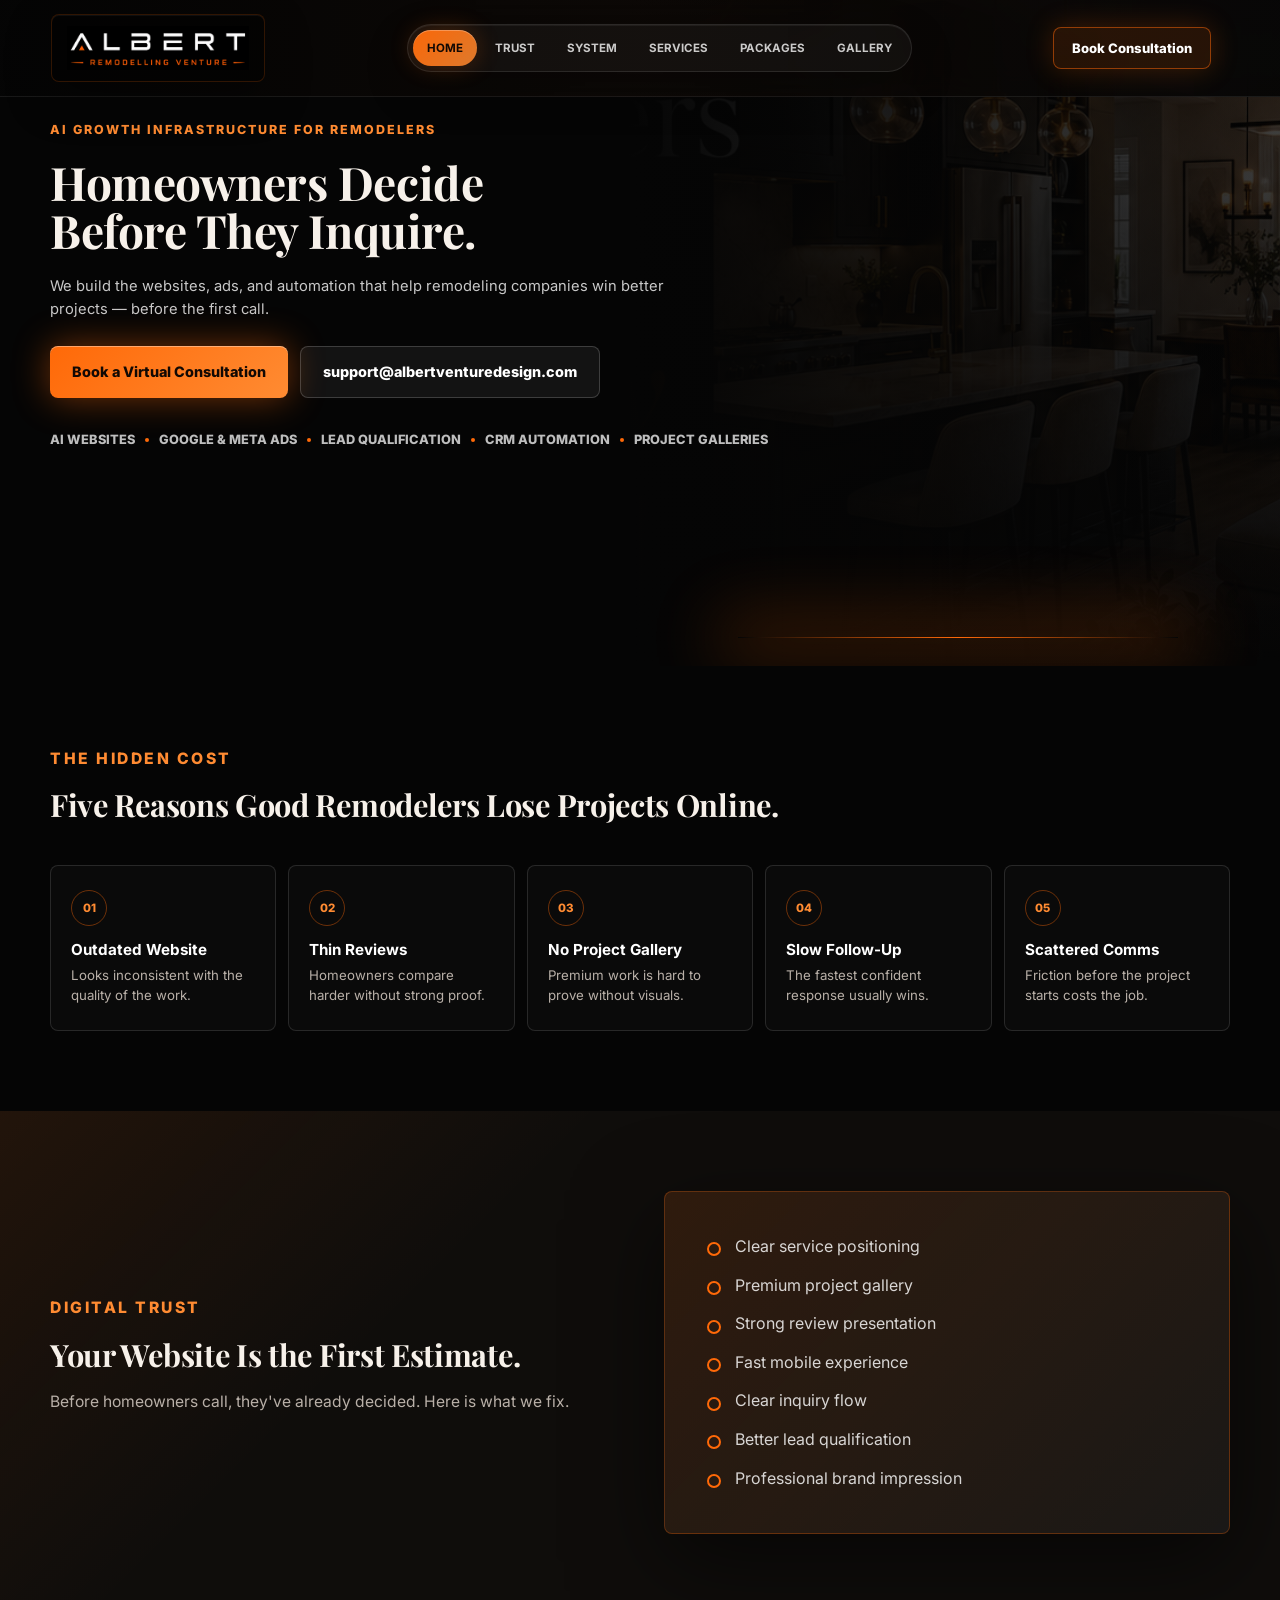
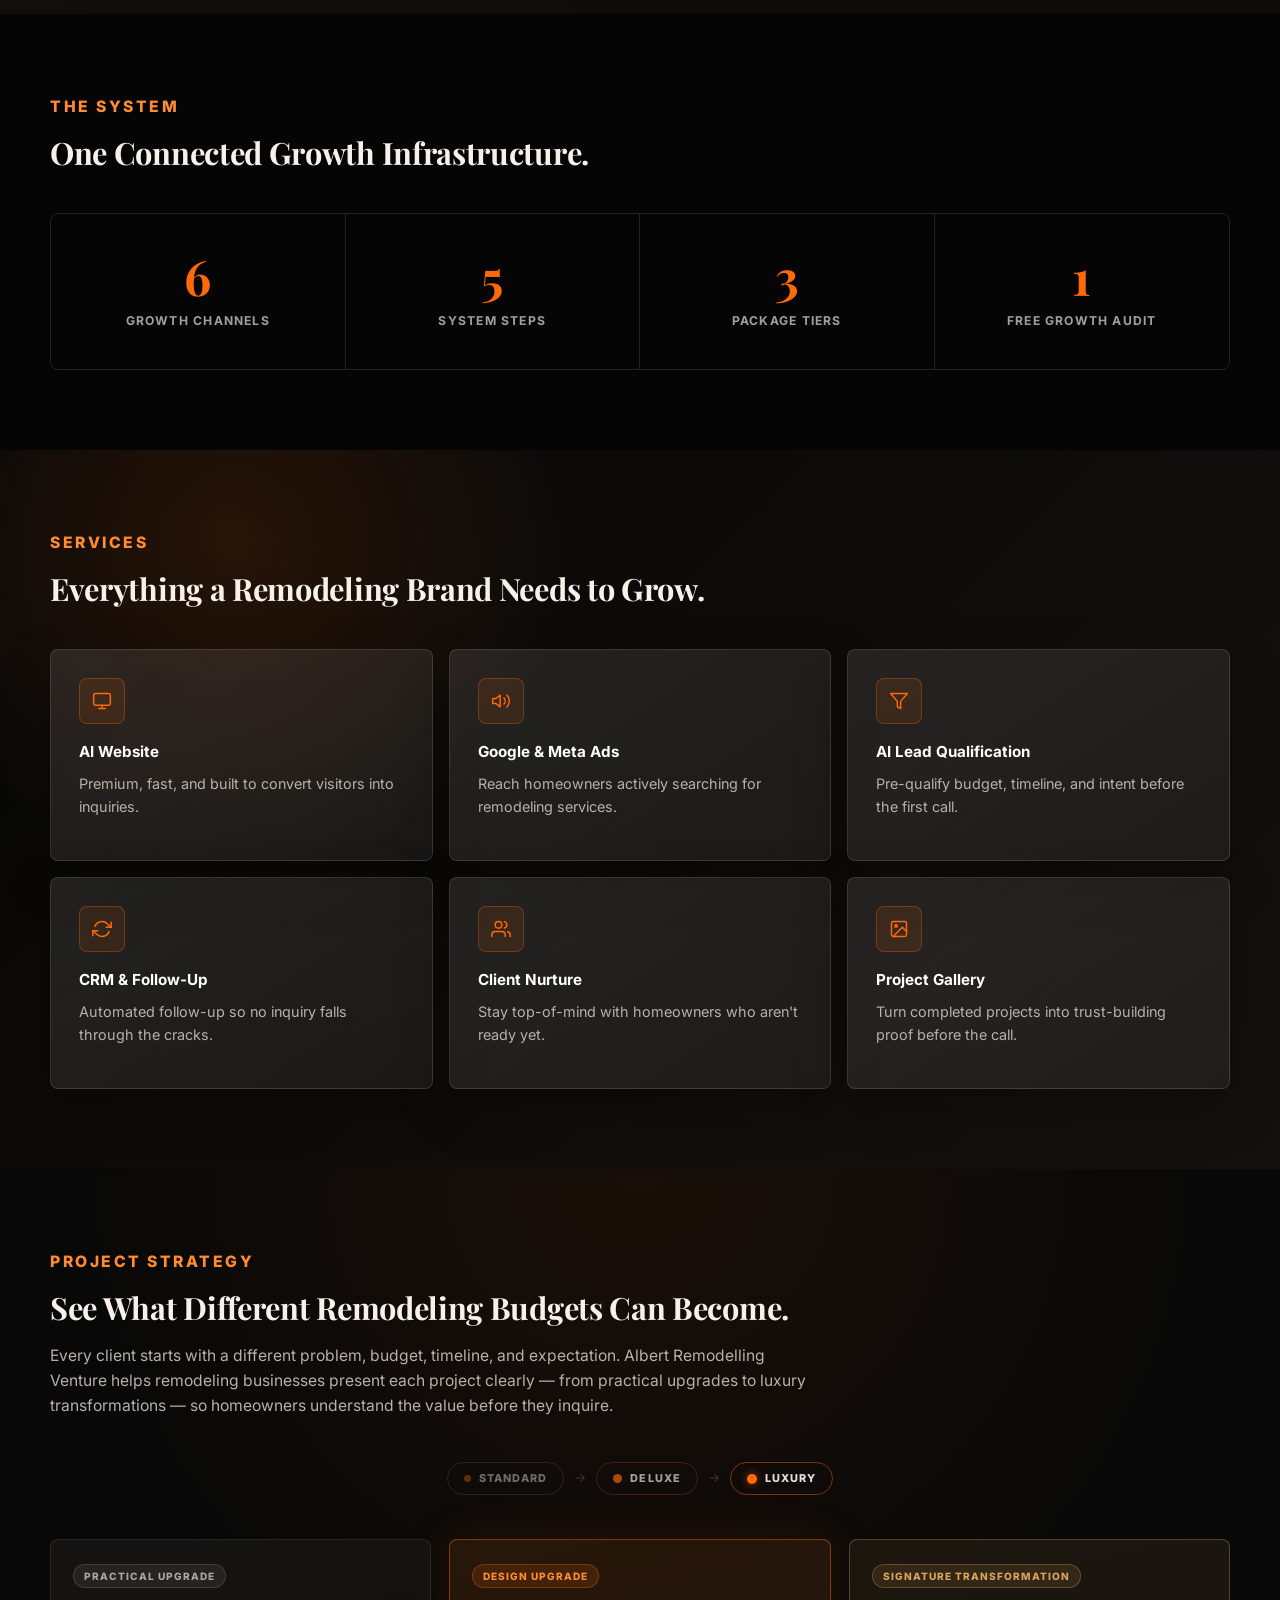
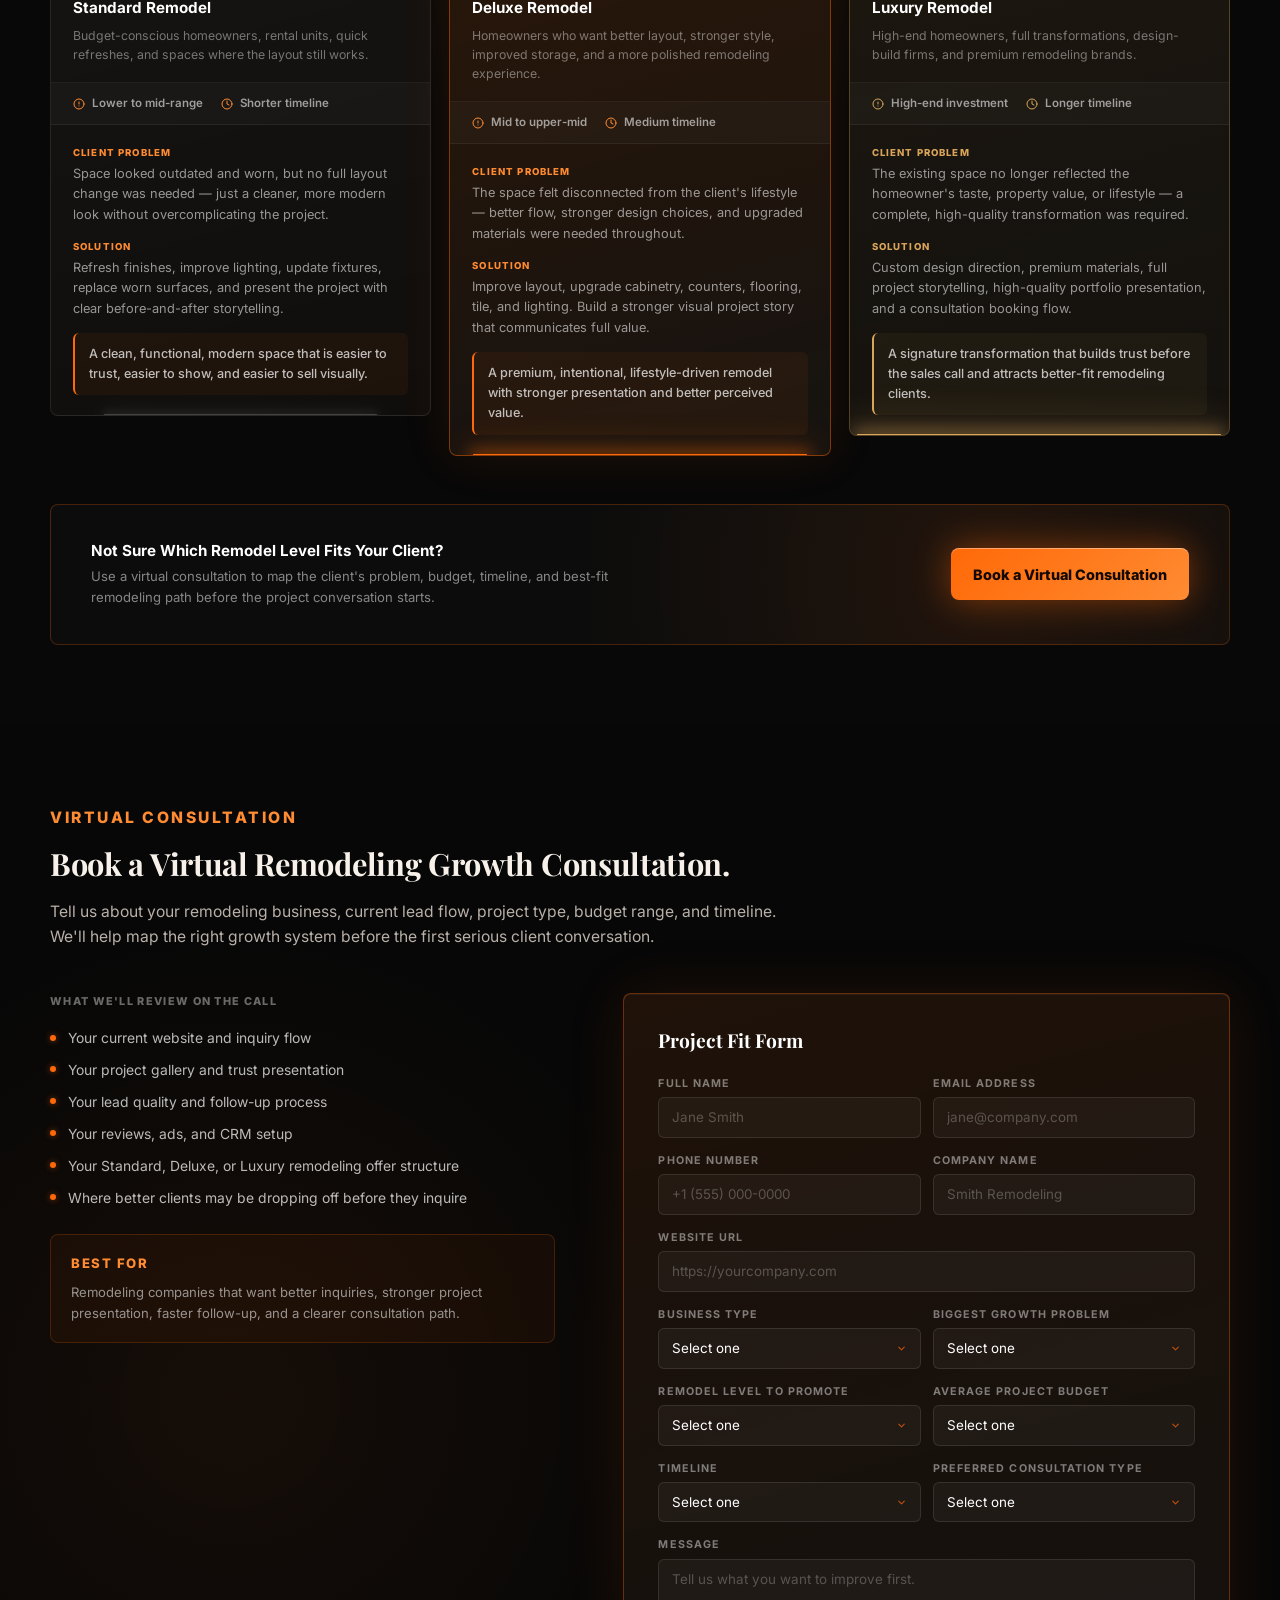
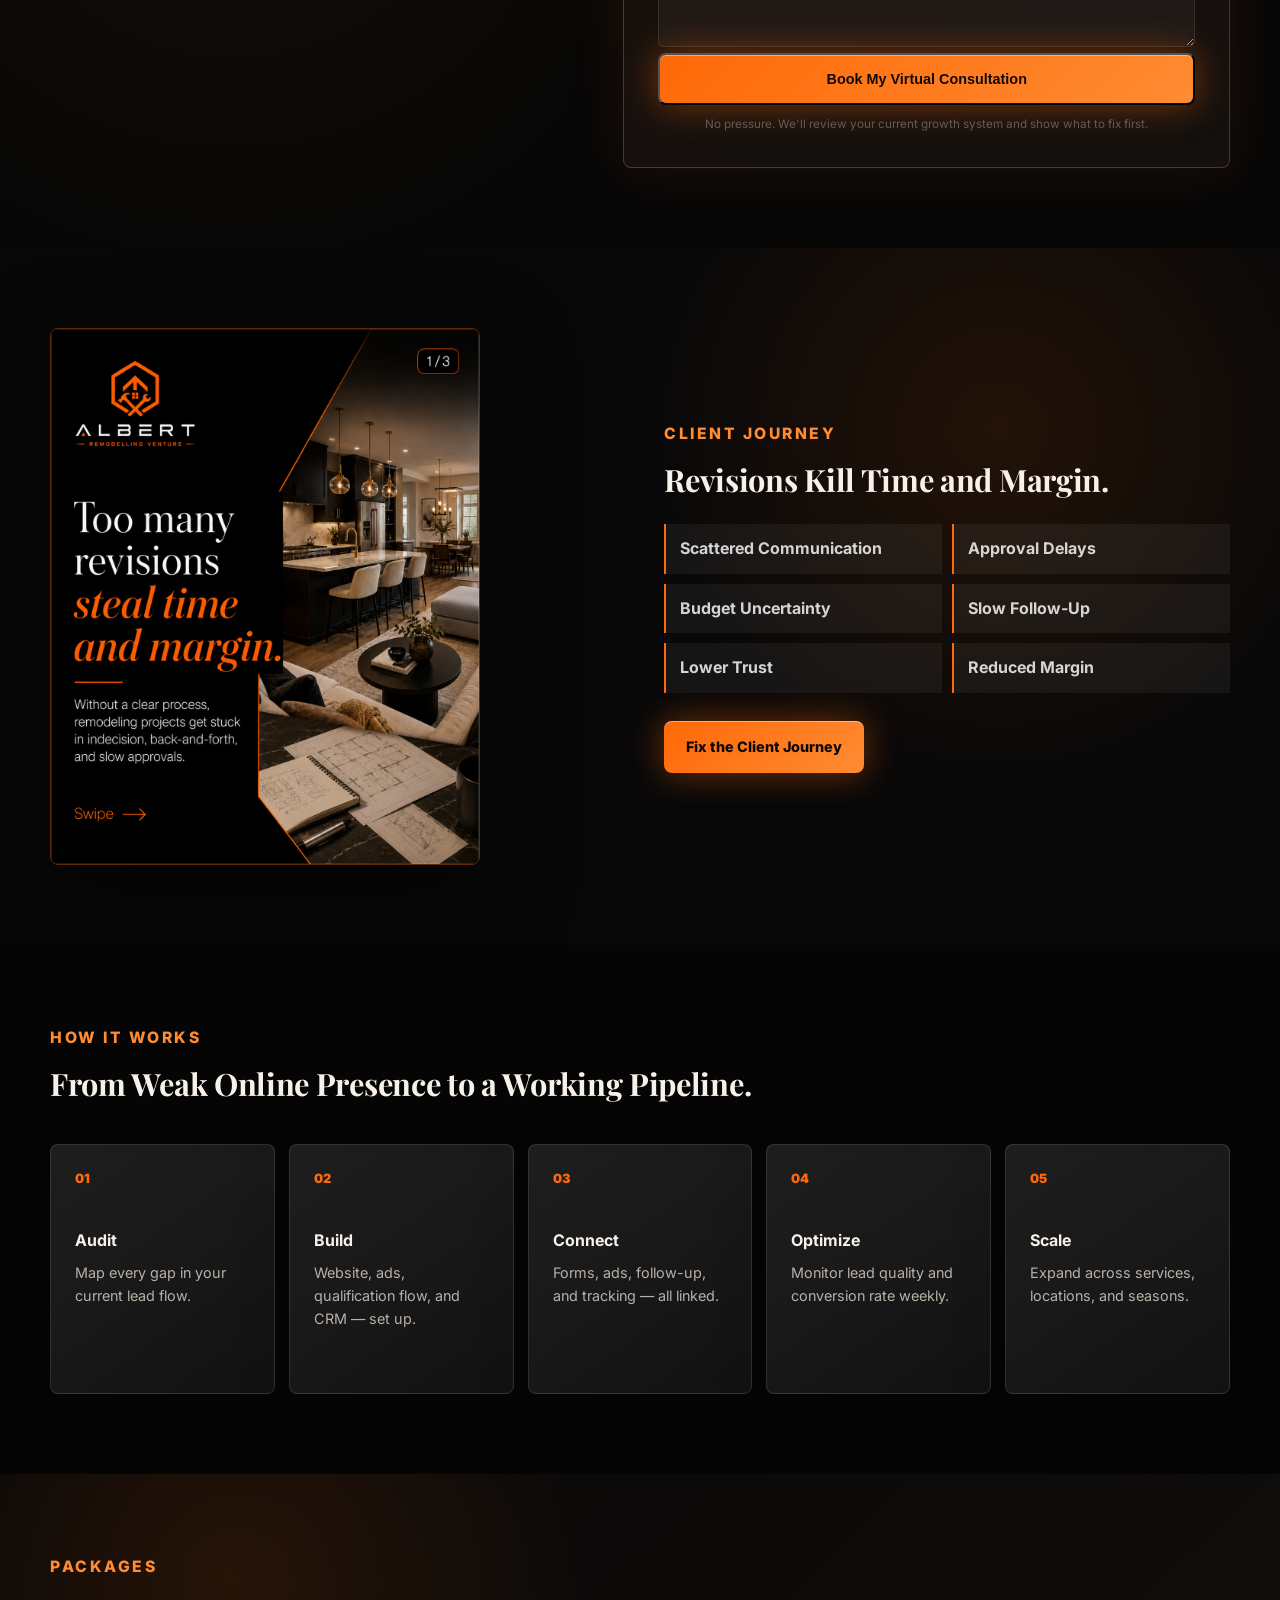
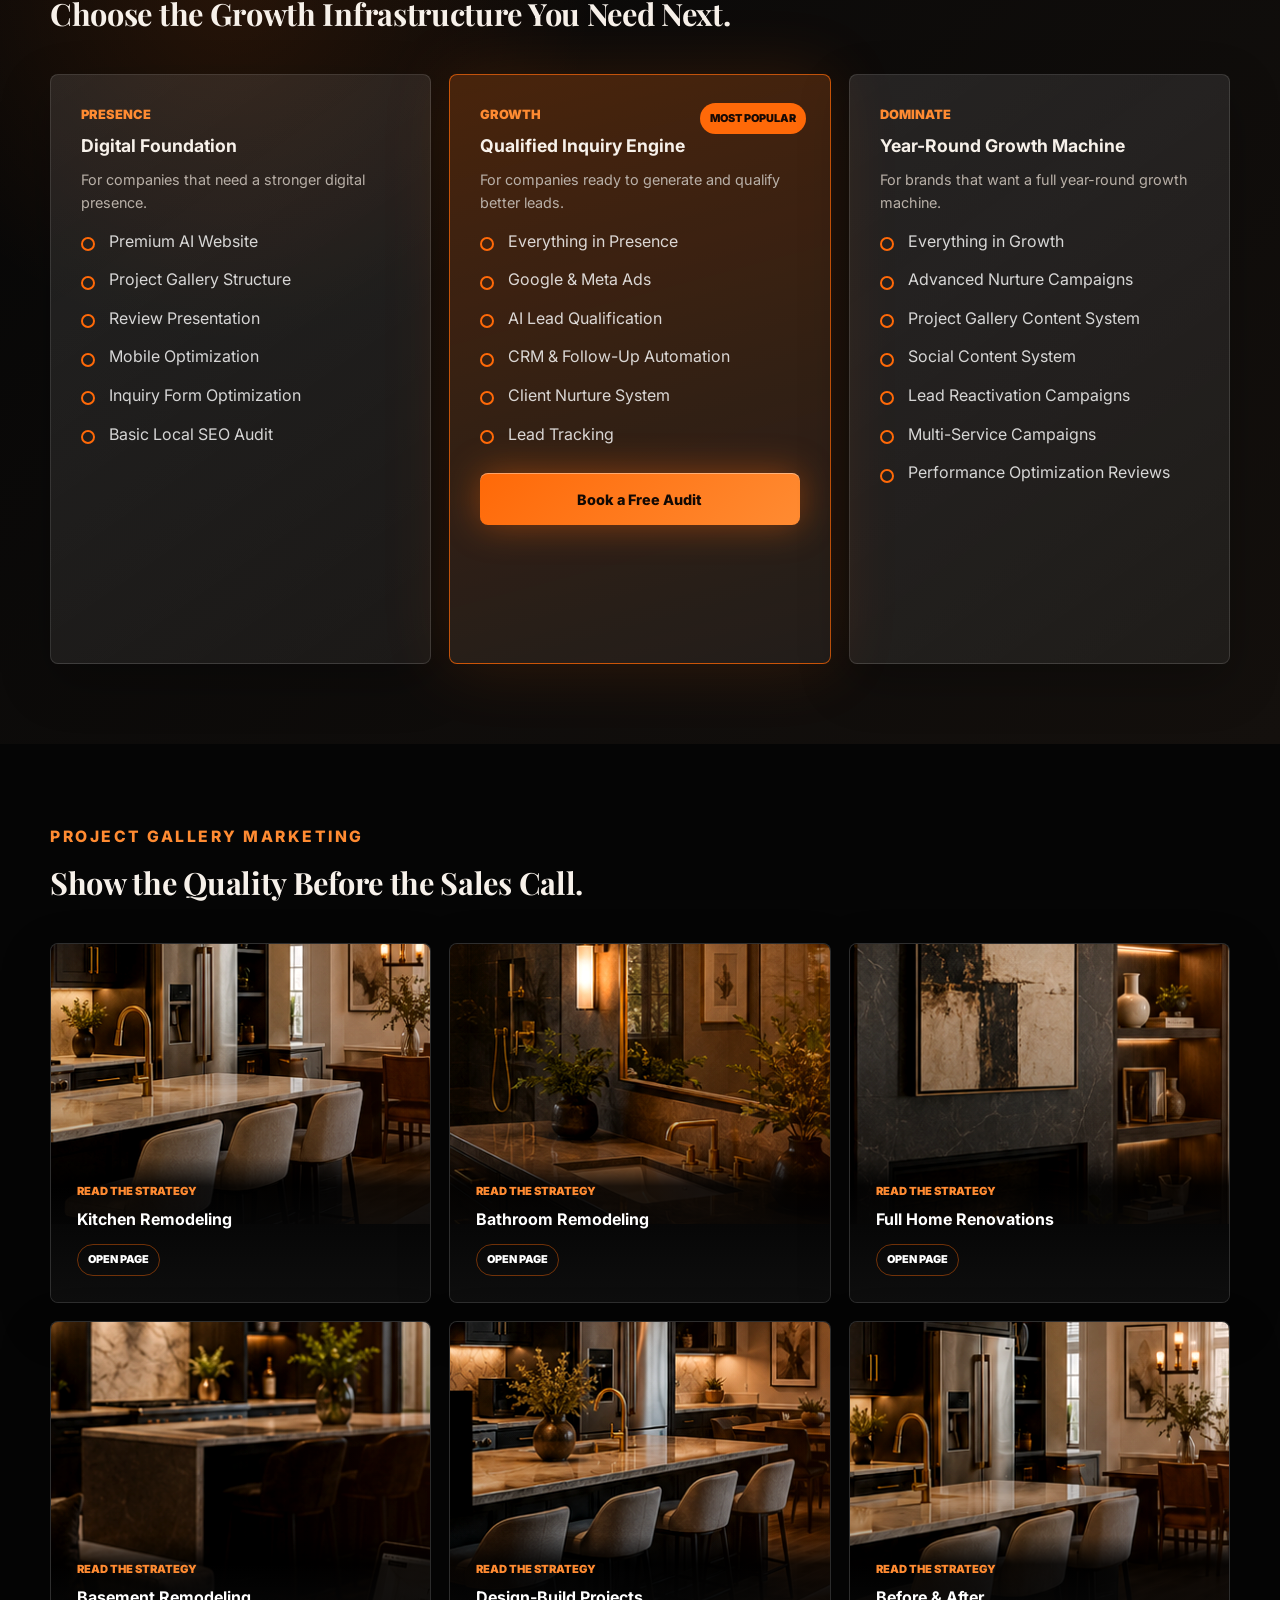
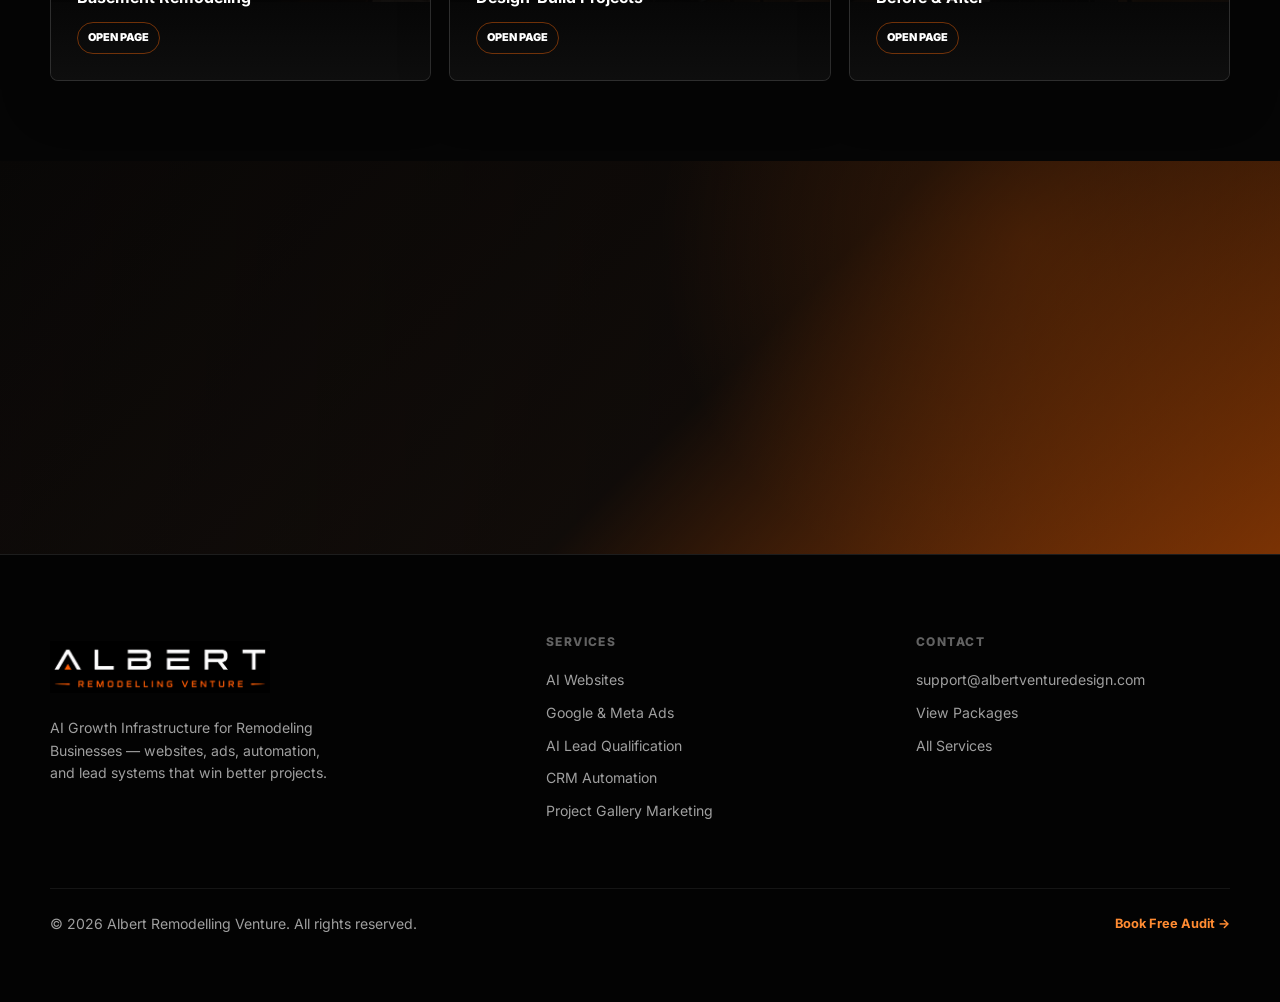
==== commit d5a47df8: "Add Virtual Consultation form section to index.html New #virtual-consultation section after Project " ====
--- a/index.html
+++ b/index.html
@@ -50,7 +50,7 @@
         <a href="packages.html">Packages</a>
         <a href="gallery.html">Gallery</a>
       </nav>
-      <a class="header-cta" href="mailto:support@albertventuredesign.com?subject=30-Minute%20Growth%20Audit">Book Audit</a>
+      <a class="header-cta" href="#virtual-consultation">Book Consultation</a>
       <button class="nav-toggle" type="button" data-nav-toggle aria-label="Open navigation" aria-expanded="false">
         <span></span>
         <span></span>
@@ -78,7 +78,7 @@
             We build the websites, ads, and automation that help remodeling companies win better projects — before the first call.
           </p>
           <div class="hero-actions reveal">
-            <a class="btn btn-primary" href="mailto:support@albertventuredesign.com?subject=30-Minute%20Growth%20Audit">Book a Free 30-Min Audit</a>
+            <a class="btn btn-primary" href="#virtual-consultation">Book a Virtual Consultation</a>
             <a class="btn btn-secondary" href="mailto:support@albertventuredesign.com">support@albertventuredesign.com</a>
           </div>
           <div class="trust-line reveal" aria-label="Core services">
@@ -358,9 +358,161 @@
               <h3>Not Sure Which Remodel Level Fits Your Client?</h3>
               <p>Use a virtual consultation to map the client's problem, budget, timeline, and best-fit remodeling path before the project conversation starts.</p>
             </div>
-            <a class="btn btn-primary" href="https://albert-remodelling-venture.vercel.app">Book a Virtual Consultation</a>
-          </div>
-
+            <a class="btn btn-primary" href="#virtual-consultation">Book a Virtual Consultation</a>
+          </div>
+
+        </div>
+      </section>
+
+      <!-- VIRTUAL CONSULTATION FORM -->
+      <section id="virtual-consultation" class="consult-section section-pad">
+        <div class="container">
+          <div class="section-heading wide reveal">
+            <p class="eyebrow">Virtual Consultation</p>
+            <h2>Book a Virtual Remodeling Growth Consultation.</h2>
+            <p>Tell us about your remodeling business, current lead flow, project type, budget range, and timeline. We'll help map the right growth system before the first serious client conversation.</p>
+          </div>
+          <div class="consult-grid">
+
+            <div class="consult-left reveal">
+              <p class="consult-review-title">What We'll Review on the Call</p>
+              <ul class="consult-review-list">
+                <li>Your current website and inquiry flow</li>
+                <li>Your project gallery and trust presentation</li>
+                <li>Your lead quality and follow-up process</li>
+                <li>Your reviews, ads, and CRM setup</li>
+                <li>Your Standard, Deluxe, or Luxury remodeling offer structure</li>
+                <li>Where better clients may be dropping off before they inquire</li>
+              </ul>
+              <div class="consult-best-for">
+                <p class="consult-review-title">Best For</p>
+                <p>Remodeling companies that want better inquiries, stronger project presentation, faster follow-up, and a clearer consultation path.</p>
+              </div>
+            </div>
+
+            <div class="consult-form-card reveal">
+              <h3 class="form-title">Project Fit Form</h3>
+              <form id="consultation-form" novalidate>
+                <input type="hidden" name="_subject" value="New Virtual Consultation Request — Albert Remodelling Venture" />
+                <input type="hidden" name="_captcha" value="false" />
+                <div class="form-grid">
+                  <div class="form-row-2">
+                    <div class="form-group">
+                      <label class="form-label" for="fc-name">Full Name</label>
+                      <input class="form-input" type="text" id="fc-name" name="full_name" placeholder="Jane Smith" required />
+                    </div>
+                    <div class="form-group">
+                      <label class="form-label" for="fc-email">Email Address</label>
+                      <input class="form-input" type="email" id="fc-email" name="email" placeholder="jane@company.com" required />
+                    </div>
+                  </div>
+                  <div class="form-row-2">
+                    <div class="form-group">
+                      <label class="form-label" for="fc-phone">Phone Number</label>
+                      <input class="form-input" type="tel" id="fc-phone" name="phone" placeholder="+1 (555) 000-0000" />
+                    </div>
+                    <div class="form-group">
+                      <label class="form-label" for="fc-company">Company Name</label>
+                      <input class="form-input" type="text" id="fc-company" name="company" placeholder="Smith Remodeling" />
+                    </div>
+                  </div>
+                  <div class="form-group">
+                    <label class="form-label" for="fc-website">Website URL</label>
+                    <input class="form-input" type="url" id="fc-website" name="website" placeholder="https://yourcompany.com" />
+                  </div>
+                  <div class="form-row-2">
+                    <div class="form-group">
+                      <label class="form-label" for="fc-type">Business Type</label>
+                      <select class="form-select" id="fc-type" name="business_type">
+                        <option value="" disabled selected>Select one</option>
+                        <option>Kitchen Remodeling</option>
+                        <option>Bathroom Remodeling</option>
+                        <option>Full Home Renovation</option>
+                        <option>Basement Remodeling</option>
+                        <option>Design-Build Firm</option>
+                        <option>General Remodeling Contractor</option>
+                        <option>Other</option>
+                      </select>
+                    </div>
+                    <div class="form-group">
+                      <label class="form-label" for="fc-problem">Biggest Growth Problem</label>
+                      <select class="form-select" id="fc-problem" name="growth_problem">
+                        <option value="" disabled selected>Select one</option>
+                        <option>Outdated Website</option>
+                        <option>Slow Follow-Up</option>
+                        <option>Weak Reviews</option>
+                        <option>No Project Gallery</option>
+                        <option>Poor Lead Quality</option>
+                        <option>Ads Not Converting</option>
+                        <option>No CRM / Disorganized Pipeline</option>
+                        <option>Referral-Only Growth</option>
+                      </select>
+                    </div>
+                  </div>
+                  <div class="form-row-2">
+                    <div class="form-group">
+                      <label class="form-label" for="fc-level">Remodel Level to Promote</label>
+                      <select class="form-select" id="fc-level" name="remodel_level">
+                        <option value="" disabled selected>Select one</option>
+                        <option>Standard Remodel</option>
+                        <option>Deluxe Remodel</option>
+                        <option>Luxury Remodel</option>
+                        <option>Not Sure Yet</option>
+                      </select>
+                    </div>
+                    <div class="form-group">
+                      <label class="form-label" for="fc-budget">Average Project Budget</label>
+                      <select class="form-select" id="fc-budget" name="avg_budget">
+                        <option value="" disabled selected>Select one</option>
+                        <option>Under $10k</option>
+                        <option>$10k–$25k</option>
+                        <option>$25k–$50k</option>
+                        <option>$50k–$100k</option>
+                        <option>$100k+</option>
+                        <option>Varies by project</option>
+                      </select>
+                    </div>
+                  </div>
+                  <div class="form-row-2">
+                    <div class="form-group">
+                      <label class="form-label" for="fc-timeline">Timeline</label>
+                      <select class="form-select" id="fc-timeline" name="timeline">
+                        <option value="" disabled selected>Select one</option>
+                        <option>ASAP</option>
+                        <option>Within 30 Days</option>
+                        <option>60–90 Days</option>
+                        <option>This Quarter</option>
+                        <option>Just Exploring</option>
+                      </select>
+                    </div>
+                    <div class="form-group">
+                      <label class="form-label" for="fc-consult">Preferred Consultation Type</label>
+                      <select class="form-select" id="fc-consult" name="consult_type">
+                        <option value="" disabled selected>Select one</option>
+                        <option>Google Meet</option>
+                        <option>Zoom</option>
+                        <option>Phone Call</option>
+                      </select>
+                    </div>
+                  </div>
+                  <div class="form-group">
+                    <label class="form-label" for="fc-message">Message</label>
+                    <textarea class="form-textarea" id="fc-message" name="message" rows="3" placeholder="Tell us what you want to improve first."></textarea>
+                  </div>
+                </div>
+                <button class="btn btn-primary btn-submit" type="submit">Book My Virtual Consultation</button>
+                <p class="form-note">No pressure. We'll review your current growth system and show what to fix first.</p>
+              </form>
+              <div class="form-success" id="form-success" role="alert" aria-live="polite">
+                <div class="form-success-icon">
+                  <svg viewBox="0 0 24 24" aria-hidden="true"><polyline points="20 6 9 17 4 12"/></svg>
+                </div>
+                <h3>Request Received</h3>
+                <p>Thanks — your consultation request has been received. We'll review your details and follow up shortly.</p>
+              </div>
+            </div>
+
+          </div>
         </div>
       </section>
 
@@ -521,11 +673,11 @@
       <!-- FINAL CTA -->
       <section class="final-cta section-pad section-orange">
         <div class="container narrow reveal">
-          <p class="eyebrow">Free Growth Audit</p>
-          <h2>See What's Costing You Better Projects.</h2>
-          <p>30 minutes. No pitch. We show you what to fix first.</p>
+          <p class="eyebrow">Virtual Consultation</p>
+          <h2>Ready to Turn Remodeling Interest Into Qualified Consultations?</h2>
+          <p>Use the virtual consultation form to show us your current website, project type, budget range, timeline, and biggest growth bottleneck.</p>
           <div class="hero-actions">
-            <a class="btn btn-dark" href="mailto:support@albertventuredesign.com?subject=30-Minute%20Growth%20Audit">Book a Free 30-Min Audit</a>
+            <a class="btn btn-dark" href="#virtual-consultation">Book My Virtual Consultation</a>
             <a class="btn btn-ghost-dark" href="mailto:support@albertventuredesign.com">support@albertventuredesign.com</a>
           </div>
         </div>
--- a/styles.css
+++ b/styles.css
@@ -800,6 +800,229 @@
   line-height: 1.5;
 }
 
+/* ── Virtual Consultation Form ──────────────────────────────────── */
+
+.consult-section {
+  background:
+    radial-gradient(circle at 18% 60%, rgba(255, 105, 8, 0.06), transparent 38%),
+    #070707;
+}
+
+.consult-grid {
+  display: grid;
+  grid-template-columns: 1fr 1.2fr;
+  gap: clamp(36px, 6vw, 68px);
+  align-items: start;
+}
+
+.consult-left {
+  position: sticky;
+  top: 110px;
+}
+
+.consult-review-title {
+  font-size: 0.68rem;
+  font-weight: 800;
+  text-transform: uppercase;
+  letter-spacing: 0.12em;
+  color: rgba(255, 255, 255, 0.4);
+  margin: 0 0 18px;
+}
+
+.consult-review-list {
+  list-style: none;
+  margin: 0 0 26px;
+  padding: 0;
+  display: grid;
+  gap: 11px;
+}
+
+.consult-review-list li {
+  display: flex;
+  align-items: flex-start;
+  gap: 12px;
+  font-size: 0.87rem;
+  color: rgba(255, 255, 255, 0.72);
+  line-height: 1.5;
+}
+
+.consult-review-list li::before {
+  content: "";
+  flex-shrink: 0;
+  width: 6px;
+  height: 6px;
+  margin-top: 0.46em;
+  border-radius: 999px;
+  background: var(--orange);
+  box-shadow: 0 0 6px rgba(255, 105, 8, 0.5);
+}
+
+.consult-best-for {
+  padding: 18px 20px;
+  border: 1px solid rgba(255, 105, 8, 0.2);
+  border-radius: var(--radius);
+  background: rgba(255, 105, 8, 0.05);
+}
+
+.consult-best-for .consult-review-title {
+  margin-bottom: 8px;
+  color: var(--orange-2);
+}
+
+.consult-best-for p {
+  font-size: 0.82rem;
+  color: rgba(255, 255, 255, 0.55);
+  line-height: 1.6;
+  margin: 0;
+}
+
+/* Form card */
+.consult-form-card {
+  border: 1px solid rgba(255, 105, 8, 0.35);
+  border-radius: var(--radius);
+  background:
+    linear-gradient(165deg, rgba(255, 105, 8, 0.07), rgba(255, 255, 255, 0.02)),
+    #0e0b09;
+  box-shadow: 0 0 60px rgba(255, 105, 8, 0.1), inset 0 1px 0 rgba(255, 255, 255, 0.05);
+  padding: clamp(22px, 4vw, 34px);
+}
+
+.form-title {
+  font-family: "Playfair Display", Georgia, serif;
+  font-size: 1.2rem;
+  font-weight: 700;
+  color: #fff;
+  margin: 0 0 22px;
+}
+
+.form-grid {
+  display: grid;
+  gap: 14px;
+}
+
+.form-row-2 {
+  display: grid;
+  grid-template-columns: 1fr 1fr;
+  gap: 12px;
+}
+
+.form-group {
+  display: grid;
+  gap: 5px;
+}
+
+.form-label {
+  font-size: 0.67rem;
+  font-weight: 700;
+  text-transform: uppercase;
+  letter-spacing: 0.1em;
+  color: rgba(255, 255, 255, 0.45);
+}
+
+.form-input,
+.form-select,
+.form-textarea {
+  width: 100%;
+  padding: 10px 13px;
+  border: 1px solid rgba(255, 255, 255, 0.1);
+  border-radius: 6px;
+  background: rgba(255, 255, 255, 0.04);
+  color: #fff;
+  font-family: "Inter", Arial, sans-serif;
+  font-size: 0.84rem;
+  line-height: 1.4;
+  transition: border-color 180ms ease, box-shadow 180ms ease;
+  -webkit-appearance: none;
+  appearance: none;
+}
+
+.form-input::placeholder,
+.form-textarea::placeholder {
+  color: rgba(255, 255, 255, 0.25);
+}
+
+.form-input:focus,
+.form-select:focus,
+.form-textarea:focus {
+  border-color: var(--orange);
+  box-shadow: 0 0 0 3px rgba(255, 105, 8, 0.14);
+  outline: none;
+}
+
+.form-select {
+  background-image: url("data:image/svg+xml,%3Csvg xmlns='http://www.w3.org/2000/svg' width='11' height='11' viewBox='0 0 24 24' fill='none' stroke='rgba(255,105,8,0.7)' stroke-width='2.5' stroke-linecap='round' stroke-linejoin='round'%3E%3Cpolyline points='6 9 12 15 18 9'%3E%3C/polyline%3E%3C/svg%3E");
+  background-repeat: no-repeat;
+  background-position: right 13px center;
+  padding-right: 34px;
+  cursor: pointer;
+}
+
+.form-select option {
+  background: #1a1410;
+  color: #fff;
+}
+
+.form-textarea {
+  resize: vertical;
+  min-height: 88px;
+}
+
+.btn-submit {
+  width: 100%;
+  margin-top: 6px;
+}
+
+.form-note {
+  margin: 10px 0 0;
+  text-align: center;
+  font-size: 0.73rem;
+  color: rgba(255, 255, 255, 0.3);
+}
+
+.form-success {
+  display: none;
+  flex-direction: column;
+  align-items: center;
+  justify-content: center;
+  gap: 16px;
+  padding: 48px 28px;
+  text-align: center;
+}
+
+.form-success-icon {
+  display: flex;
+  align-items: center;
+  justify-content: center;
+  width: 52px;
+  height: 52px;
+  border: 1px solid rgba(255, 105, 8, 0.4);
+  border-radius: 999px;
+  background: rgba(255, 105, 8, 0.1);
+}
+
+.form-success-icon svg {
+  width: 22px;
+  height: 22px;
+  stroke: var(--orange);
+  fill: none;
+  stroke-width: 2.5;
+  stroke-linecap: round;
+  stroke-linejoin: round;
+}
+
+.form-success h3 {
+  color: #fff;
+  margin: 0;
+}
+
+.form-success p {
+  max-width: 340px;
+  font-size: 0.85rem;
+  color: rgba(255, 255, 255, 0.5);
+  margin: 0;
+  line-height: 1.65;
+}
+
 /* ── Project Strategy / Tier Comparison ─────────────────────────── */
 
 .strategy-section {
@@ -1576,6 +1799,18 @@
 
   .strategy-cta-copy p {
     max-width: 100%;
+  }
+
+  .consult-grid {
+    grid-template-columns: 1fr;
+  }
+
+  .consult-left {
+    position: static;
+  }
+
+  .form-row-2 {
+    grid-template-columns: 1fr;
   }
 }
 
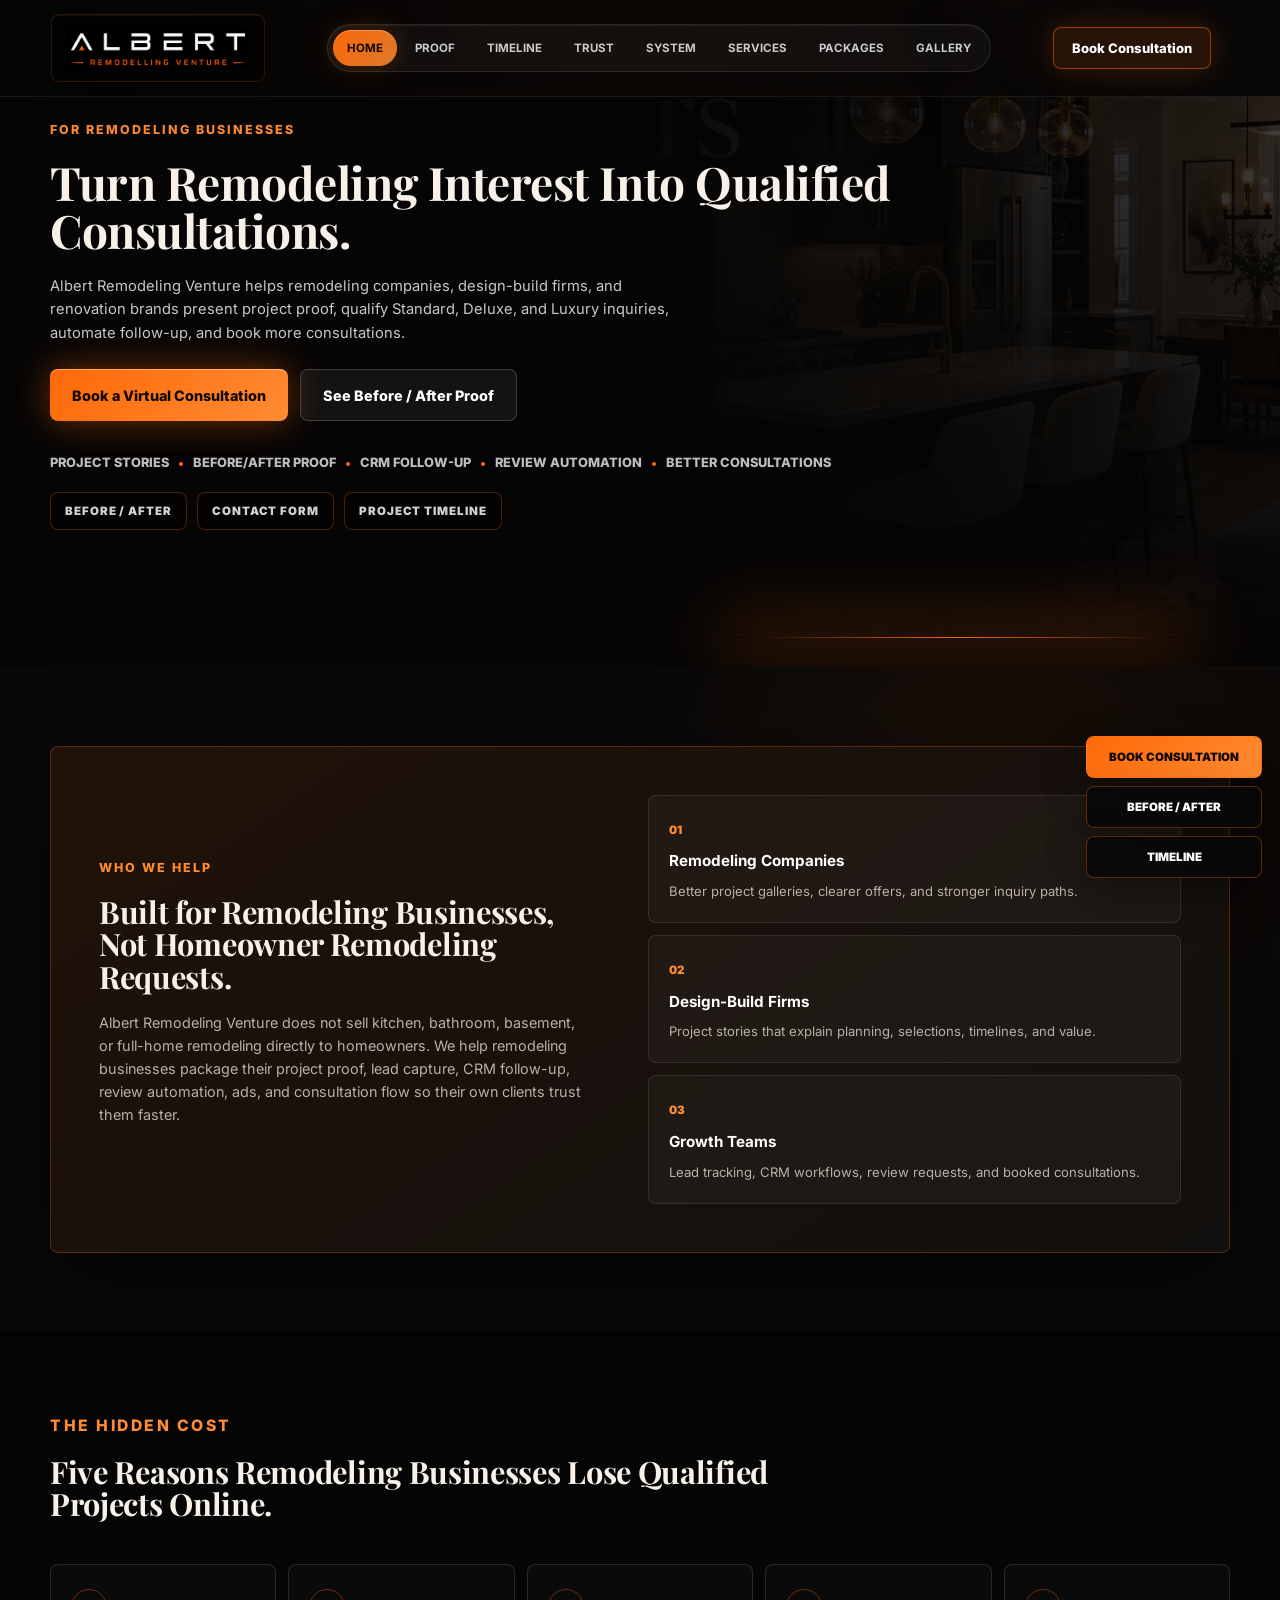
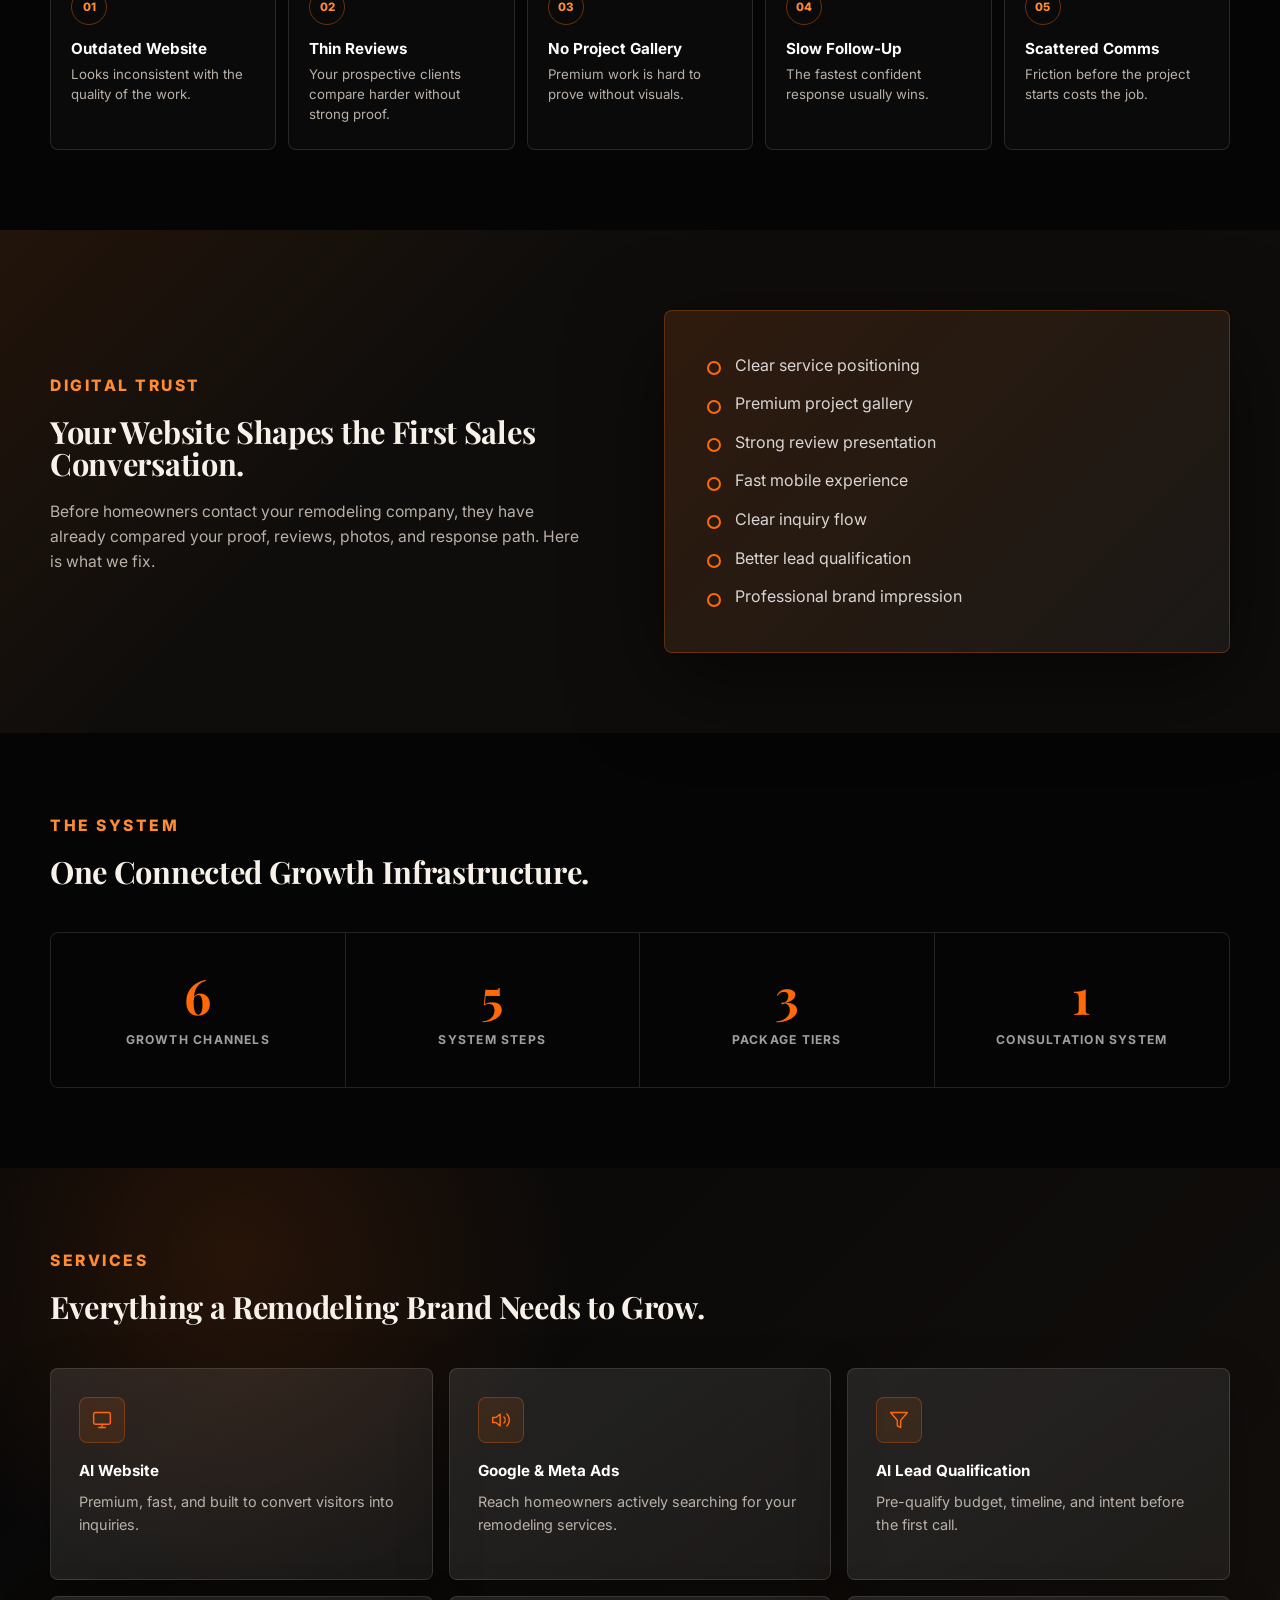
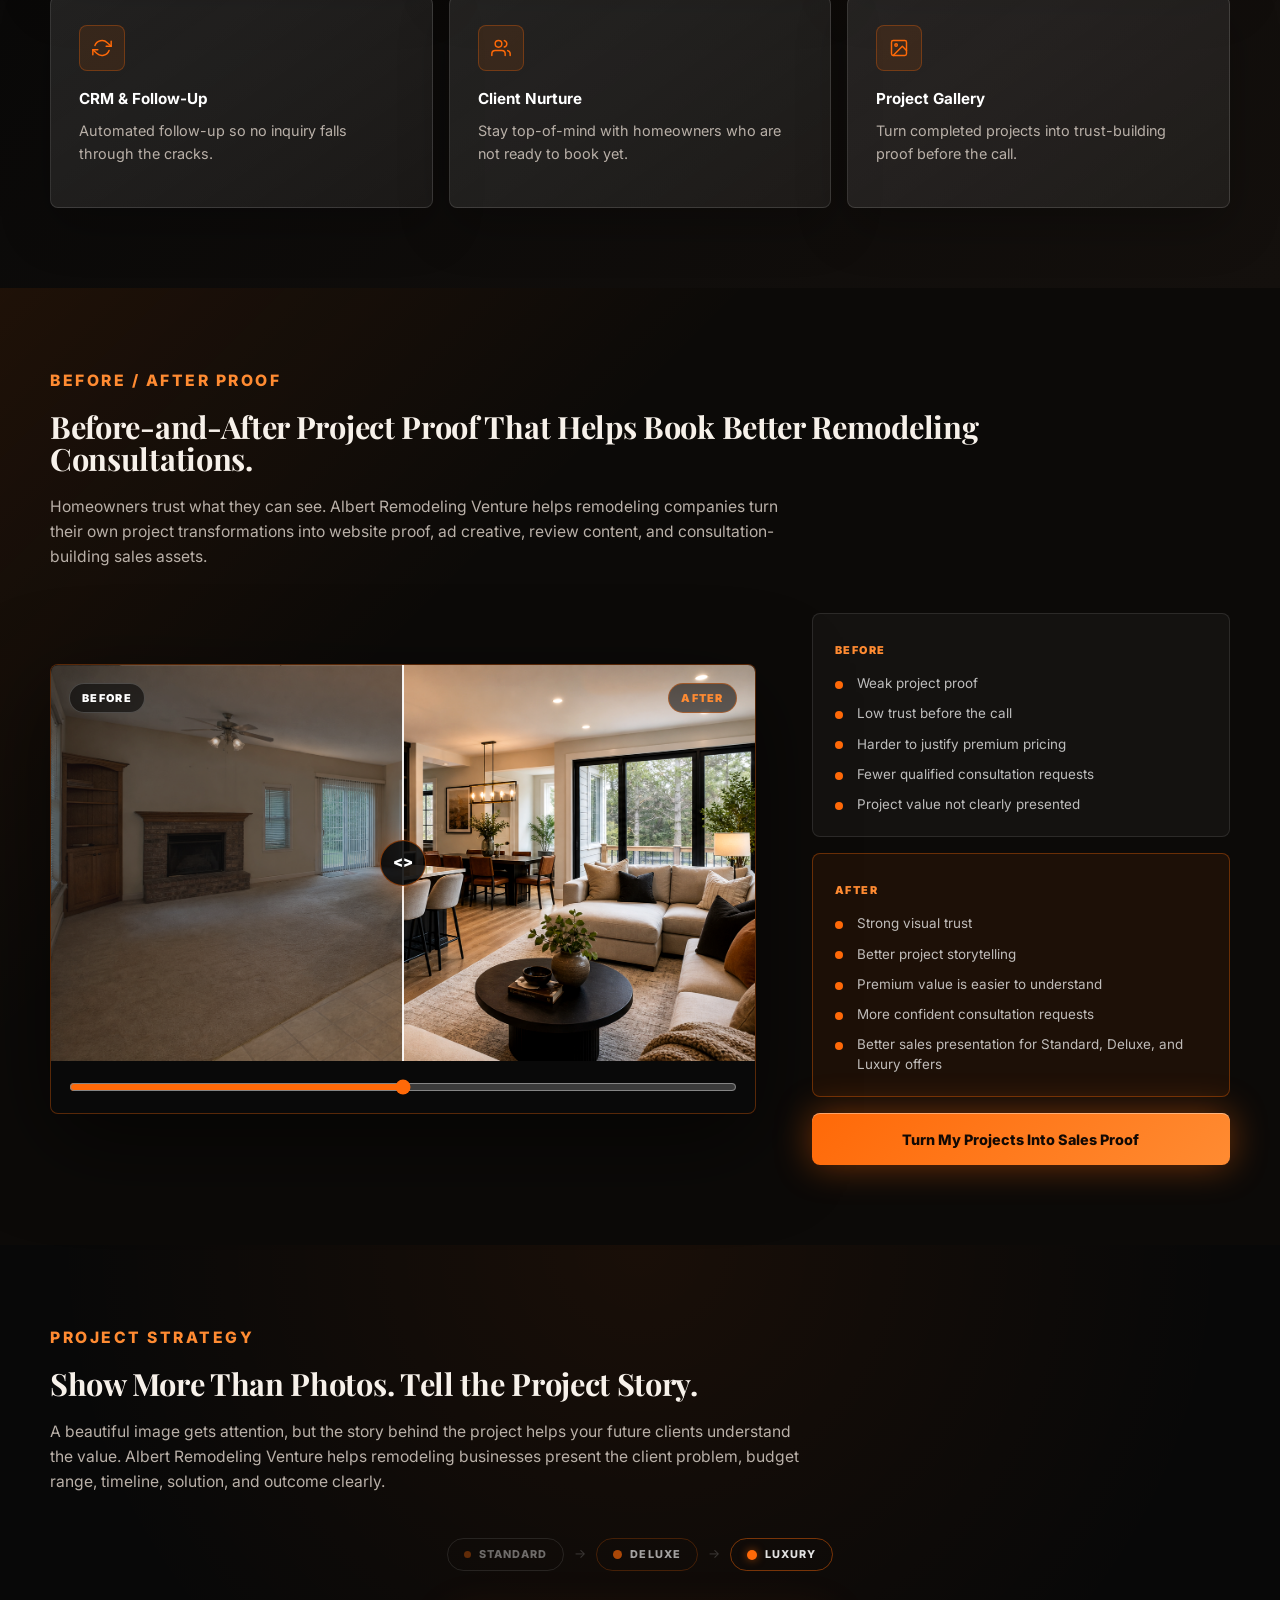
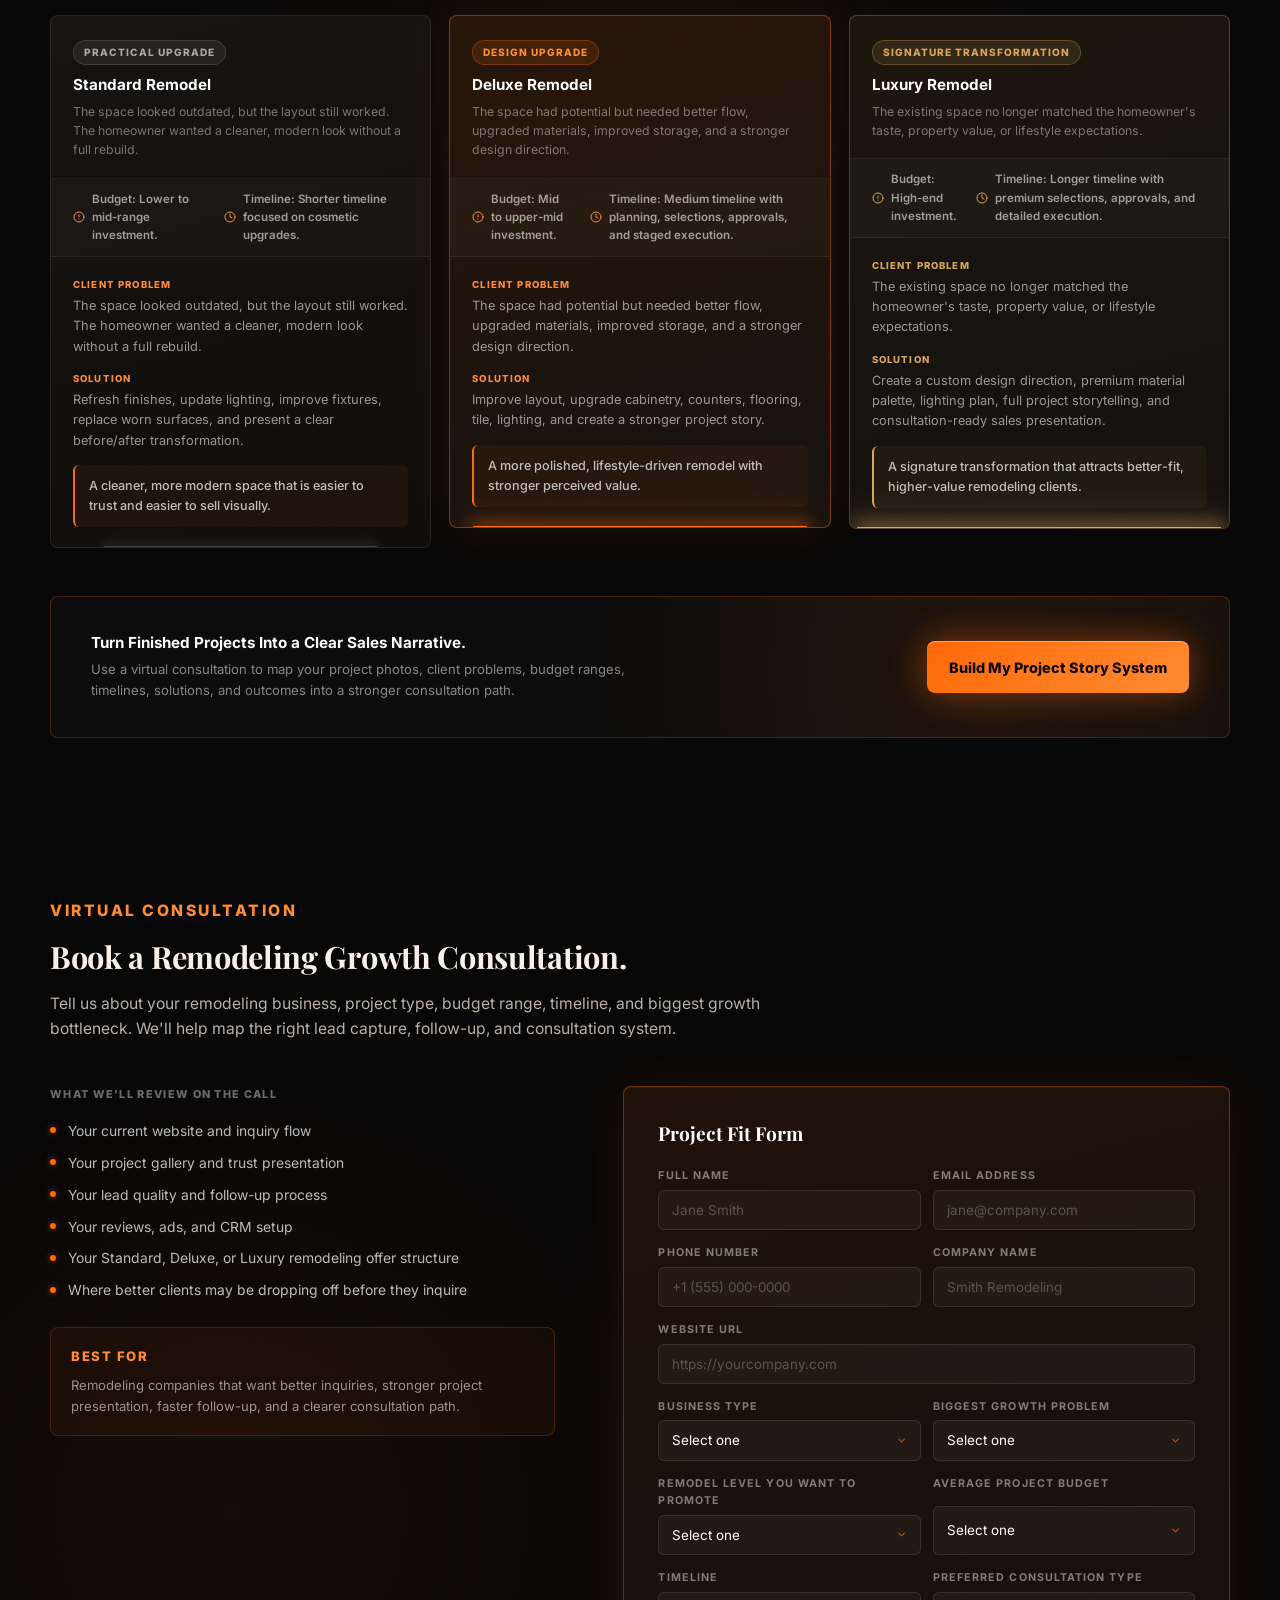
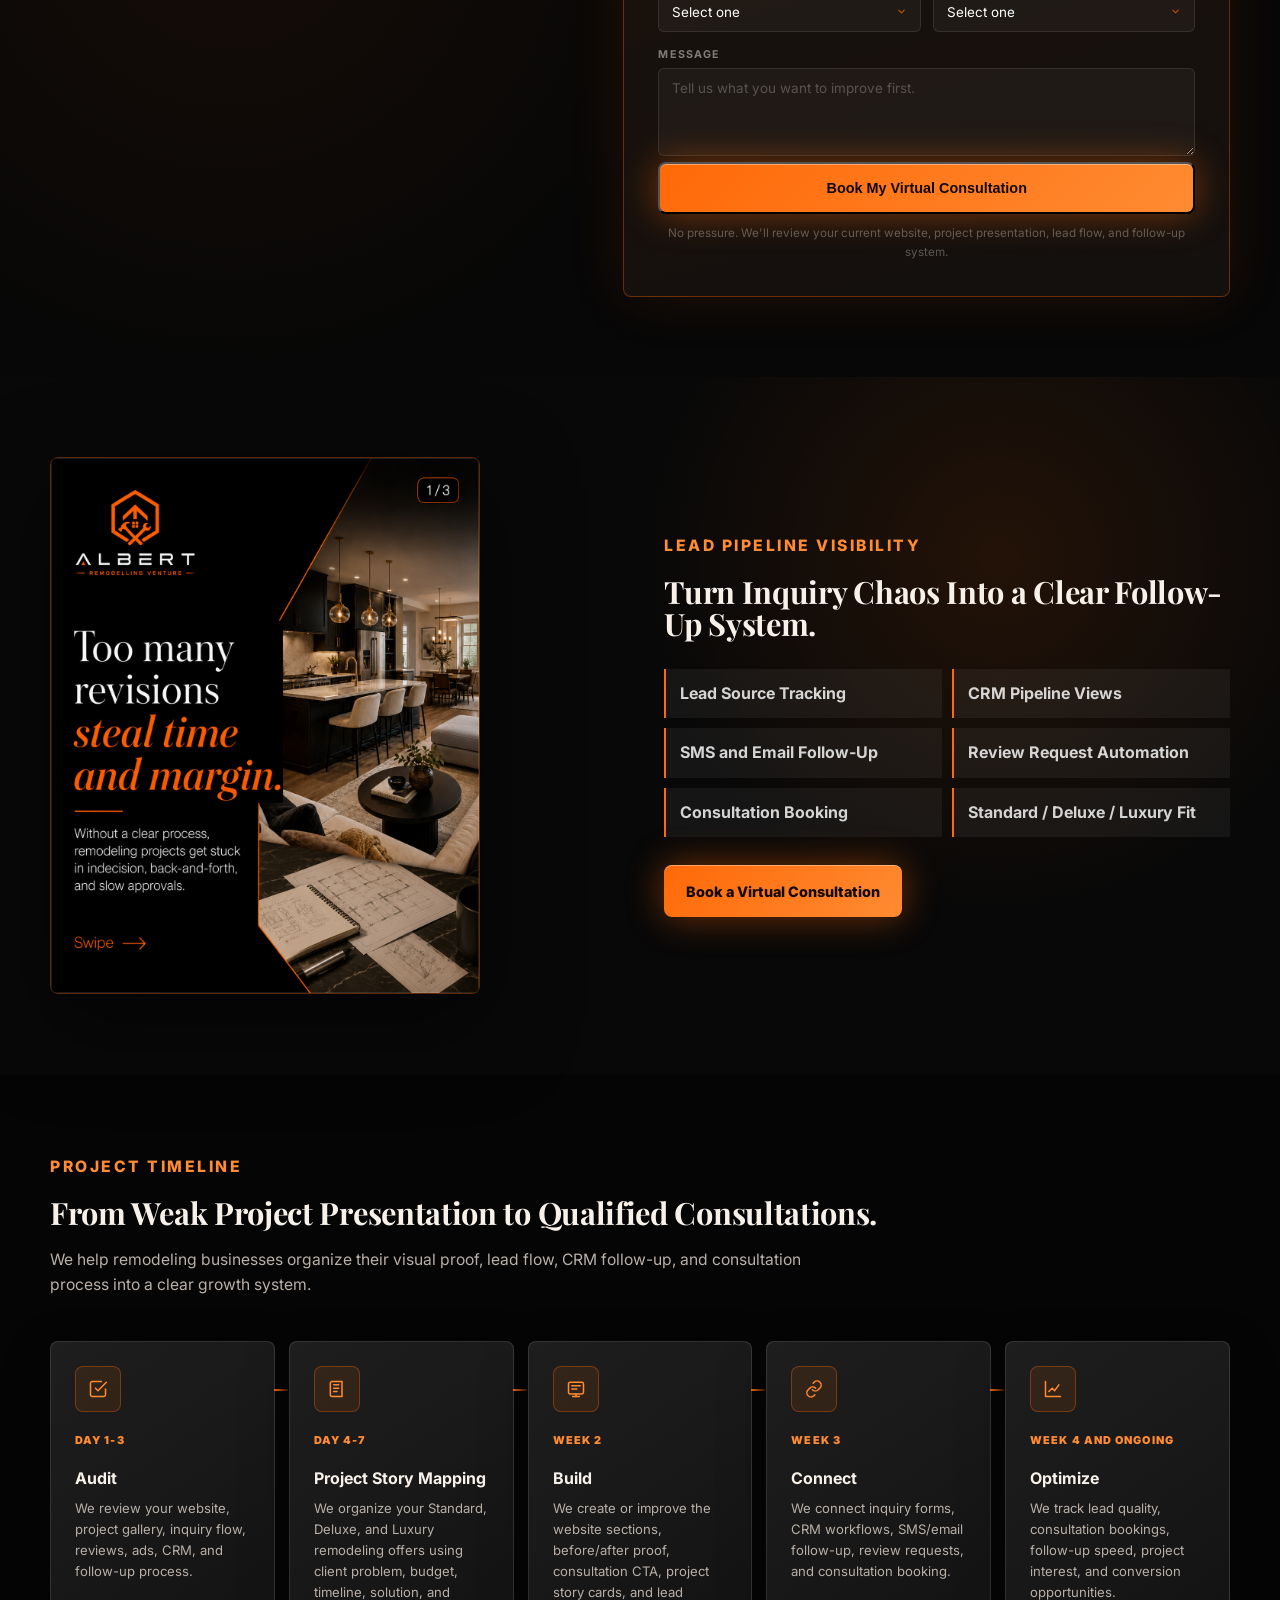
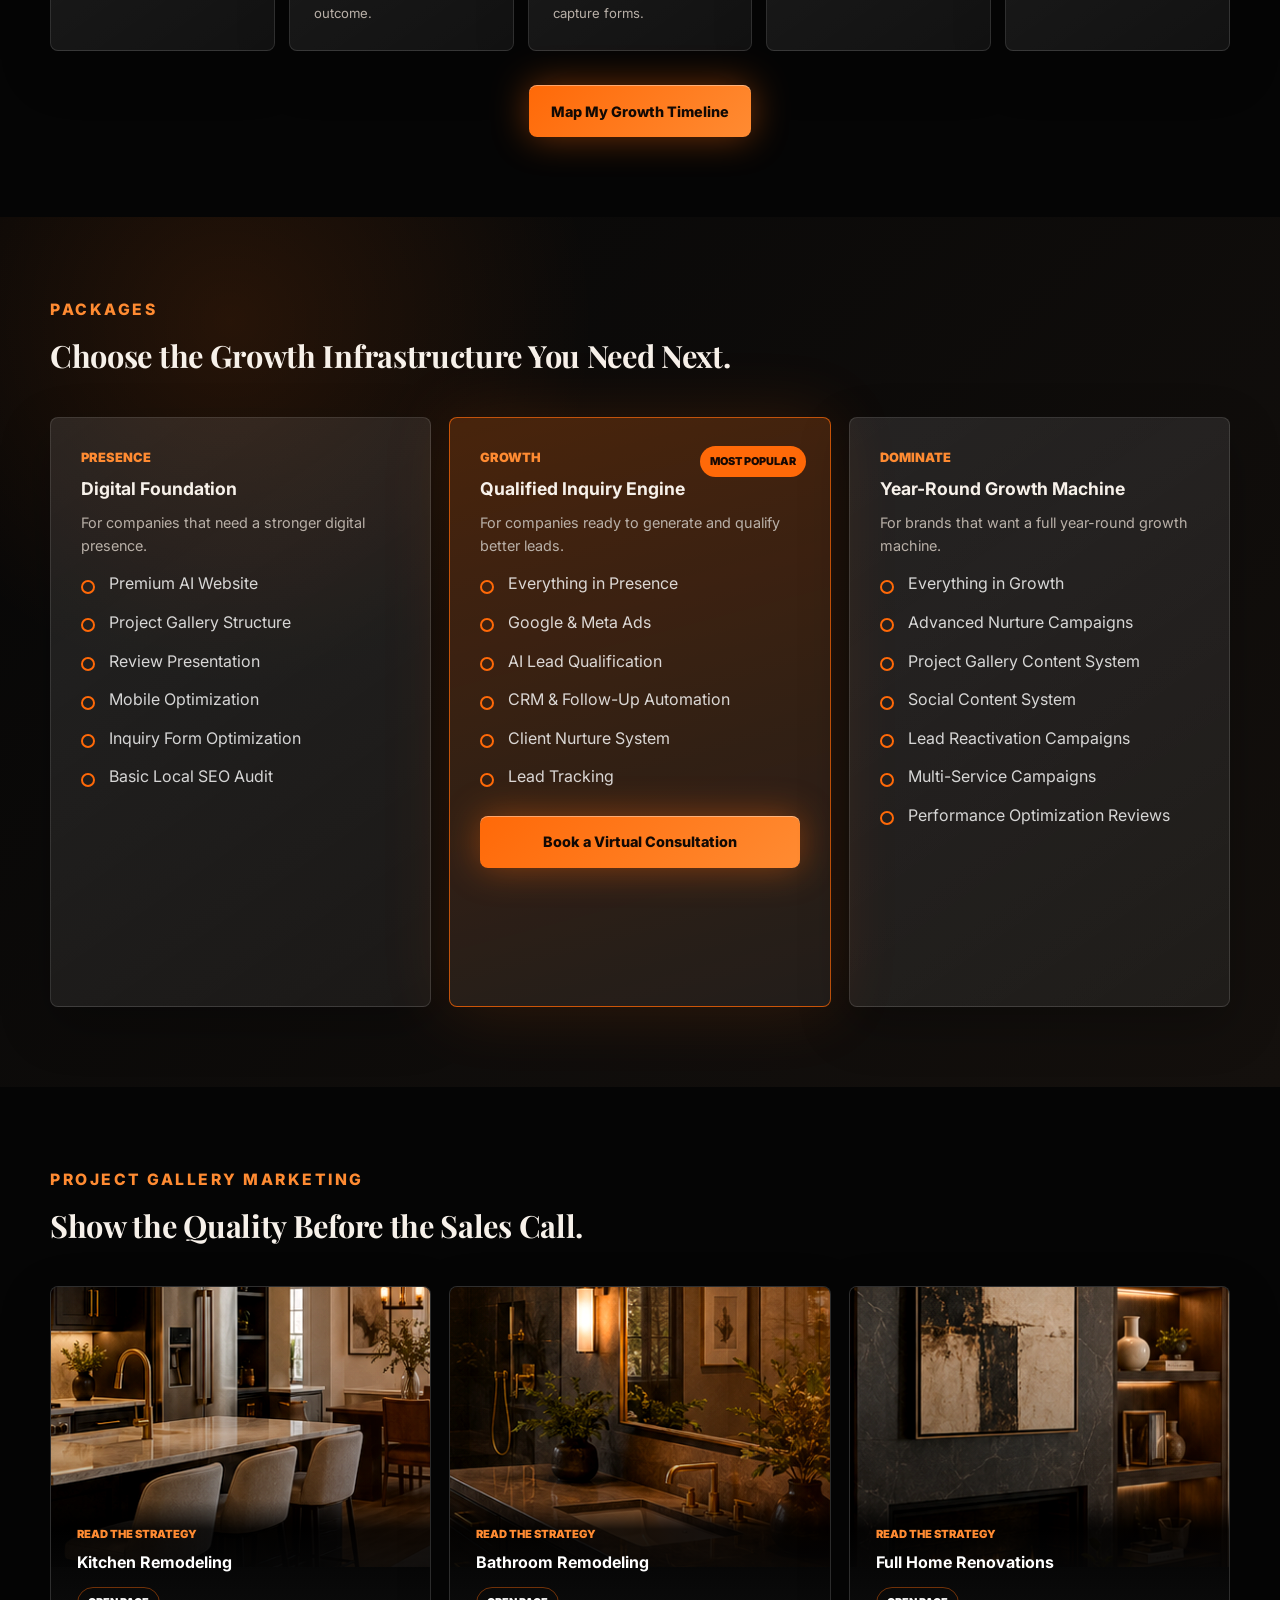
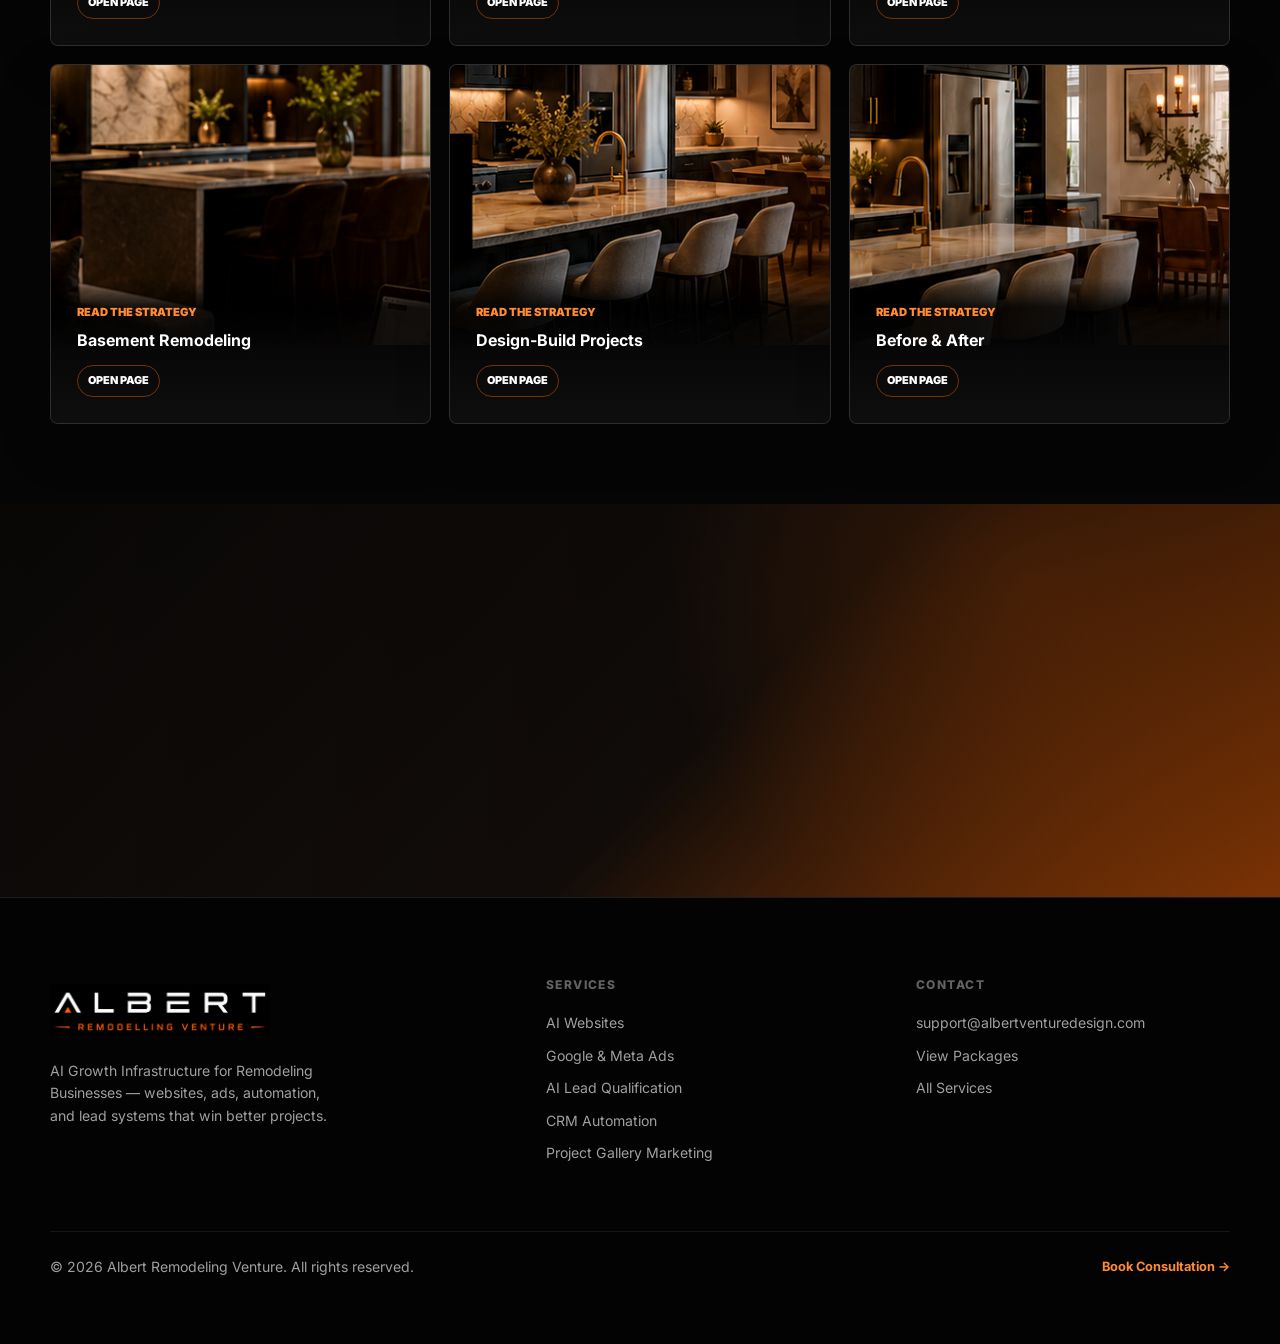
==== commit 01aa6080: "Update site-wide styles, index layout, and add before/after proof assets Co-Authored-By: Claude Sonn" ====
--- a/index.html
+++ b/index.html
@@ -3,10 +3,10 @@
   <head>
     <meta charset="UTF-8" />
     <meta name="viewport" content="width=device-width, initial-scale=1.0" />
-    <title>Albert Remodelling Venture | AI Growth Infrastructure for Remodeling Businesses</title>
-    <meta name="description" content="Albert Remodelling Venture builds AI websites, Google Ads, Meta Ads, CRM automation, lead qualification, and project gallery marketing systems for remodeling companies." />
+    <title>Albert Remodeling Venture | AI Growth Infrastructure for Remodeling Businesses</title>
+    <meta name="description" content="Albert Remodeling Venture builds AI websites, Google Ads, Meta Ads, CRM automation, lead qualification, and project gallery marketing systems for remodeling companies." />
     <meta name="keywords" content="remodeling marketing, remodeling website design, remodeling leads, contractor marketing, home remodeling leads, renovation marketing, AI website for remodeling companies, Google Ads for remodelers, Meta Ads for remodeling businesses, CRM automation for contractors, project gallery marketing, home improvement marketing" />
-    <meta property="og:title" content="Albert Remodelling Venture" />
+    <meta property="og:title" content="Albert Remodeling Venture" />
     <meta property="og:description" content="AI growth infrastructure for remodeling businesses that want better inquiries, stronger trust, and a year-round project pipeline." />
     <meta property="og:type" content="website" />
     <meta property="og:image" content="assets/albert-logo-wordmark.png" />
@@ -23,7 +23,7 @@
     {
       "@context": "https://schema.org",
       "@type": "ProfessionalService",
-      "name": "Albert Remodelling Venture",
+      "name": "Albert Remodeling Venture",
       "description": "AI Growth Infrastructure for Remodeling Businesses.",
       "url": "https://albertventuredesign.com",
       "email": "support@albertventuredesign.com",
@@ -39,11 +39,13 @@
   <body>
     <a href="#main" class="skip-link">Skip to main content</a>
     <header class="site-header" data-header>
-      <a class="brand" href="index.html" aria-label="Albert Remodelling Venture home">
-        <img src="assets/albert-logo-wordmark.png" alt="Albert Remodelling Venture logo" />
+      <a class="brand" href="index.html" aria-label="Albert Remodeling Venture home">
+        <img src="assets/albert-logo-wordmark.png" alt="Albert Remodeling Venture logo" />
       </a>
       <nav class="nav" data-nav aria-label="Primary navigation">
         <a class="is-active" href="index.html">Home</a>
+        <a href="#before-after-proof">Proof</a>
+        <a href="#project-timeline">Timeline</a>
         <a href="trust.html">Trust</a>
         <a href="system.html">System</a>
         <a href="services.html">Services</a>
@@ -72,21 +74,56 @@
           />
         </div>
         <div class="hero-inner">
-          <p class="eyebrow reveal">AI Growth Infrastructure for Remodelers</p>
-          <h1 class="reveal">Homeowners Decide<br>Before They Inquire.</h1>
+          <p class="eyebrow reveal">For Remodeling Businesses</p>
+          <h1 class="reveal">Turn Remodeling Interest Into Qualified Consultations.</h1>
           <p class="hero-copy reveal">
-            We build the websites, ads, and automation that help remodeling companies win better projects — before the first call.
+            Albert Remodeling Venture helps remodeling companies, design-build firms, and renovation brands present project proof, qualify Standard, Deluxe, and Luxury inquiries, automate follow-up, and book more consultations.
           </p>
           <div class="hero-actions reveal">
             <a class="btn btn-primary" href="#virtual-consultation">Book a Virtual Consultation</a>
-            <a class="btn btn-secondary" href="mailto:support@albertventuredesign.com">support@albertventuredesign.com</a>
+            <a class="btn btn-secondary" href="#before-after-proof">See Before / After Proof</a>
           </div>
           <div class="trust-line reveal" aria-label="Core services">
-            <span class="trust-item">AI Websites</span>
-            <span class="trust-item">Google &amp; Meta Ads</span>
-            <span class="trust-item">Lead Qualification</span>
-            <span class="trust-item">CRM Automation</span>
-            <span class="trust-item">Project Galleries</span>
+            <span class="trust-item">Project Stories</span>
+            <span class="trust-item">Before/After Proof</span>
+            <span class="trust-item">CRM Follow-Up</span>
+            <span class="trust-item">Review Automation</span>
+            <span class="trust-item">Better Consultations</span>
+          </div>
+          <div class="hero-jumpbar reveal" aria-label="Quick section links">
+            <a href="#before-after-proof">Before / After</a>
+            <a href="#virtual-consultation">Contact Form</a>
+            <a href="#project-timeline">Project Timeline</a>
+          </div>
+        </div>
+      </section>
+
+      <!-- BUSINESS CLARITY -->
+      <section class="audience-section section-pad">
+        <div class="container">
+          <div class="audience-panel reveal">
+            <div class="audience-copy">
+              <p class="eyebrow">Who We Help</p>
+              <h2>Built for Remodeling Businesses, Not Homeowner Remodeling Requests.</h2>
+              <p>Albert Remodeling Venture does not sell kitchen, bathroom, basement, or full-home remodeling directly to homeowners. We help remodeling businesses package their project proof, lead capture, CRM follow-up, review automation, ads, and consultation flow so their own clients trust them faster.</p>
+            </div>
+            <div class="audience-grid">
+              <div>
+                <span>01</span>
+                <h3>Remodeling Companies</h3>
+                <p>Better project galleries, clearer offers, and stronger inquiry paths.</p>
+              </div>
+              <div>
+                <span>02</span>
+                <h3>Design-Build Firms</h3>
+                <p>Project stories that explain planning, selections, timelines, and value.</p>
+              </div>
+              <div>
+                <span>03</span>
+                <h3>Growth Teams</h3>
+                <p>Lead tracking, CRM workflows, review requests, and booked consultations.</p>
+              </div>
+            </div>
           </div>
         </div>
       </section>
@@ -96,7 +133,7 @@
         <div class="container">
           <div class="section-heading reveal">
             <p class="eyebrow">The Hidden Cost</p>
-            <h2>Five Reasons Good Remodelers Lose Projects Online.</h2>
+            <h2>Five Reasons Remodeling Businesses Lose Qualified Projects Online.</h2>
           </div>
           <div class="pain-grid five">
             <div class="pain-minimal reveal">
@@ -107,7 +144,7 @@
             <div class="pain-minimal reveal">
               <span class="pain-num">02</span>
               <h3>Thin Reviews</h3>
-              <p>Homeowners compare harder without strong proof.</p>
+              <p>Your prospective clients compare harder without strong proof.</p>
             </div>
             <div class="pain-minimal reveal">
               <span class="pain-num">03</span>
@@ -133,8 +170,8 @@
         <div class="container split">
           <div class="section-copy reveal">
             <p class="eyebrow">Digital Trust</p>
-            <h2>Your Website Is the First Estimate.</h2>
-            <p>Before homeowners call, they've already decided. Here is what we fix.</p>
+            <h2>Your Website Shapes the First Sales Conversation.</h2>
+            <p>Before homeowners contact your remodeling company, they have already compared your proof, reviews, photos, and response path. Here is what we fix.</p>
           </div>
           <div class="trust-panel reveal">
             <ul class="check-list">
@@ -172,7 +209,7 @@
             </div>
             <div class="metric reveal">
               <span class="metric-num">1</span>
-              <span class="metric-label">Free Growth Audit</span>
+              <span class="metric-label">Consultation System</span>
             </div>
           </div>
         </div>
@@ -200,7 +237,7 @@
                 <svg viewBox="0 0 24 24"><polygon points="11 5 6 9 2 9 2 15 6 15 11 19 11 5"/><path d="M15.54 8.46a5 5 0 0 1 0 7.07"/><path d="M19.07 4.93a10 10 0 0 1 0 14.14"/></svg>
               </div>
               <h3>Google &amp; Meta Ads</h3>
-              <p>Reach homeowners actively searching for remodeling services.</p>
+              <p>Reach homeowners actively searching for your remodeling services.</p>
             </article>
 
             <article class="service-card reveal">
@@ -224,7 +261,7 @@
                 <svg viewBox="0 0 24 24"><path d="M17 21v-2a4 4 0 0 0-4-4H5a4 4 0 0 0-4 4v2"/><circle cx="9" cy="7" r="4"/><path d="M23 21v-2a4 4 0 0 0-3-3.87"/><path d="M16 3.13a4 4 0 0 1 0 7.75"/></svg>
               </div>
               <h3>Client Nurture</h3>
-              <p>Stay top-of-mind with homeowners who aren't ready yet.</p>
+              <p>Stay top-of-mind with homeowners who are not ready to book yet.</p>
             </article>
 
             <article class="service-card reveal">
@@ -239,13 +276,64 @@
         </div>
       </section>
 
-      <!-- PROJECT STRATEGY — tier comparison cards -->
-      <section class="strategy-section section-pad">
+      <!-- BEFORE / AFTER PROOF -->
+      <section id="before-after-proof" class="before-after-section section-pad section-warm">
+        <div class="container">
+          <div class="section-heading wide reveal">
+            <p class="eyebrow">Before / After Proof</p>
+            <h2>Before-and-After Project Proof That Helps Book Better Remodeling Consultations.</h2>
+            <p>Homeowners trust what they can see. Albert Remodeling Venture helps remodeling companies turn their own project transformations into website proof, ad creative, review content, and consultation-building sales assets.</p>
+          </div>
+
+          <div class="proof-grid">
+            <div class="before-after-slider reveal" data-before-after>
+              <div class="ba-stage">
+                <img class="ba-img ba-after" src="assets/after-remodel-proof.png" alt="Modern remodeled interior used as project sales proof" loading="lazy" decoding="async" />
+                <div class="ba-before-wrap" data-before-wrap>
+                  <img class="ba-img ba-before" src="assets/before-remodel-proof.png" alt="Outdated interior before remodel used to show transformation proof" loading="lazy" decoding="async" />
+                </div>
+                <span class="ba-label ba-label-before">Before</span>
+                <span class="ba-label ba-label-after">After</span>
+                <span class="ba-handle" data-before-handle aria-hidden="true"></span>
+              </div>
+              <label class="sr-only" for="before-after-range">Compare before and after project proof</label>
+              <input id="before-after-range" class="ba-range" type="range" min="15" max="85" value="50" data-before-range aria-label="Before and after comparison position" />
+            </div>
+
+            <div class="proof-copy reveal">
+              <div class="proof-column before">
+                <span class="proof-label">Before</span>
+                <ul>
+                  <li>Weak project proof</li>
+                  <li>Low trust before the call</li>
+                  <li>Harder to justify premium pricing</li>
+                  <li>Fewer qualified consultation requests</li>
+                  <li>Project value not clearly presented</li>
+                </ul>
+              </div>
+              <div class="proof-column after">
+                <span class="proof-label">After</span>
+                <ul>
+                  <li>Strong visual trust</li>
+                  <li>Better project storytelling</li>
+                  <li>Premium value is easier to understand</li>
+                  <li>More confident consultation requests</li>
+                  <li>Better sales presentation for Standard, Deluxe, and Luxury offers</li>
+                </ul>
+              </div>
+              <a class="btn btn-primary" href="#virtual-consultation">Turn My Projects Into Sales Proof</a>
+            </div>
+          </div>
+        </div>
+      </section>
+
+      <!-- PROJECT STORY CARDS -->
+      <section id="project-strategy" class="strategy-section section-pad">
         <div class="container">
           <div class="section-heading wide reveal">
             <p class="eyebrow">Project Strategy</p>
-            <h2>See What Different Remodeling Budgets Can Become.</h2>
-            <p>Every client starts with a different problem, budget, timeline, and expectation. Albert Remodelling Venture helps remodeling businesses present each project clearly — from practical upgrades to luxury transformations — so homeowners understand the value before they inquire.</p>
+            <h2>Show More Than Photos. Tell the Project Story.</h2>
+            <p>A beautiful image gets attention, but the story behind the project helps your future clients understand the value. Albert Remodeling Venture helps remodeling businesses present the client problem, budget range, timeline, solution, and outcome clearly.</p>
           </div>
 
           <div class="tier-scale reveal" aria-label="Remodeling tiers from Standard to Luxury">
@@ -262,29 +350,29 @@
               <div class="tier-head">
                 <span class="tier-badge">Practical Upgrade</span>
                 <h3>Standard Remodel</h3>
-                <p class="tier-best-for">Budget-conscious homeowners, rental units, quick refreshes, and spaces where the layout still works.</p>
+                <p class="tier-best-for">The space looked outdated, but the layout still worked. The homeowner wanted a cleaner, modern look without a full rebuild.</p>
               </div>
               <div class="tier-meta">
                 <div class="tier-meta-item">
                   <svg viewBox="0 0 24 24" aria-hidden="true"><circle cx="12" cy="12" r="10"/><line x1="12" y1="8" x2="12" y2="12"/><line x1="12" y1="16" x2="12.01" y2="16"/></svg>
-                  Lower to mid-range
+                  Budget: Lower to mid-range investment.
                 </div>
                 <div class="tier-meta-item">
                   <svg viewBox="0 0 24 24" aria-hidden="true"><circle cx="12" cy="12" r="10"/><polyline points="12 6 12 12 16 14"/></svg>
-                  Shorter timeline
+                  Timeline: Shorter timeline focused on cosmetic upgrades.
                 </div>
               </div>
               <div class="tier-body">
                 <div class="tier-row">
                   <span class="tier-row-label">Client Problem</span>
-                  <p>Space looked outdated and worn, but no full layout change was needed — just a cleaner, more modern look without overcomplicating the project.</p>
+                  <p>The space looked outdated, but the layout still worked. The homeowner wanted a cleaner, modern look without a full rebuild.</p>
                 </div>
                 <div class="tier-row">
                   <span class="tier-row-label">Solution</span>
-                  <p>Refresh finishes, improve lighting, update fixtures, replace worn surfaces, and present the project with clear before-and-after storytelling.</p>
+                  <p>Refresh finishes, update lighting, improve fixtures, replace worn surfaces, and present a clear before/after transformation.</p>
                 </div>
                 <div class="tier-outcome">
-                  <p>A clean, functional, modern space that is easier to trust, easier to show, and easier to sell visually.</p>
+                  <p>A cleaner, more modern space that is easier to trust and easier to sell visually.</p>
                 </div>
               </div>
             </article>
@@ -293,29 +381,29 @@
               <div class="tier-head">
                 <span class="tier-badge">Design Upgrade</span>
                 <h3>Deluxe Remodel</h3>
-                <p class="tier-best-for">Homeowners who want better layout, stronger style, improved storage, and a more polished remodeling experience.</p>
+                <p class="tier-best-for">The space had potential but needed better flow, upgraded materials, improved storage, and a stronger design direction.</p>
               </div>
               <div class="tier-meta">
                 <div class="tier-meta-item">
                   <svg viewBox="0 0 24 24" aria-hidden="true"><circle cx="12" cy="12" r="10"/><line x1="12" y1="8" x2="12" y2="12"/><line x1="12" y1="16" x2="12.01" y2="16"/></svg>
-                  Mid to upper-mid
+                  Budget: Mid to upper-mid investment.
                 </div>
                 <div class="tier-meta-item">
                   <svg viewBox="0 0 24 24" aria-hidden="true"><circle cx="12" cy="12" r="10"/><polyline points="12 6 12 12 16 14"/></svg>
-                  Medium timeline
+                  Timeline: Medium timeline with planning, selections, approvals, and staged execution.
                 </div>
               </div>
               <div class="tier-body">
                 <div class="tier-row">
                   <span class="tier-row-label">Client Problem</span>
-                  <p>The space felt disconnected from the client's lifestyle — better flow, stronger design choices, and upgraded materials were needed throughout.</p>
+                  <p>The space had potential but needed better flow, upgraded materials, improved storage, and a stronger design direction.</p>
                 </div>
                 <div class="tier-row">
                   <span class="tier-row-label">Solution</span>
-                  <p>Improve layout, upgrade cabinetry, counters, flooring, tile, and lighting. Build a stronger visual project story that communicates full value.</p>
+                  <p>Improve layout, upgrade cabinetry, counters, flooring, tile, lighting, and create a stronger project story.</p>
                 </div>
                 <div class="tier-outcome">
-                  <p>A premium, intentional, lifestyle-driven remodel with stronger presentation and better perceived value.</p>
+                  <p>A more polished, lifestyle-driven remodel with stronger perceived value.</p>
                 </div>
               </div>
             </article>
@@ -324,29 +412,29 @@
               <div class="tier-head">
                 <span class="tier-badge">Signature Transformation</span>
                 <h3>Luxury Remodel</h3>
-                <p class="tier-best-for">High-end homeowners, full transformations, design-build firms, and premium remodeling brands.</p>
+                <p class="tier-best-for">The existing space no longer matched the homeowner's taste, property value, or lifestyle expectations.</p>
               </div>
               <div class="tier-meta">
                 <div class="tier-meta-item">
                   <svg viewBox="0 0 24 24" aria-hidden="true"><circle cx="12" cy="12" r="10"/><line x1="12" y1="8" x2="12" y2="12"/><line x1="12" y1="16" x2="12.01" y2="16"/></svg>
-                  High-end investment
+                  Budget: High-end investment.
                 </div>
                 <div class="tier-meta-item">
                   <svg viewBox="0 0 24 24" aria-hidden="true"><circle cx="12" cy="12" r="10"/><polyline points="12 6 12 12 16 14"/></svg>
-                  Longer timeline
+                  Timeline: Longer timeline with premium selections, approvals, and detailed execution.
                 </div>
               </div>
               <div class="tier-body">
                 <div class="tier-row">
                   <span class="tier-row-label">Client Problem</span>
-                  <p>The existing space no longer reflected the homeowner's taste, property value, or lifestyle — a complete, high-quality transformation was required.</p>
+                  <p>The existing space no longer matched the homeowner's taste, property value, or lifestyle expectations.</p>
                 </div>
                 <div class="tier-row">
                   <span class="tier-row-label">Solution</span>
-                  <p>Custom design direction, premium materials, full project storytelling, high-quality portfolio presentation, and a consultation booking flow.</p>
+                  <p>Create a custom design direction, premium material palette, lighting plan, full project storytelling, and consultation-ready sales presentation.</p>
                 </div>
                 <div class="tier-outcome">
-                  <p>A signature transformation that builds trust before the sales call and attracts better-fit remodeling clients.</p>
+                  <p>A signature transformation that attracts better-fit, higher-value remodeling clients.</p>
                 </div>
               </div>
             </article>
@@ -355,10 +443,10 @@
 
           <div class="strategy-cta reveal">
             <div class="strategy-cta-copy">
-              <h3>Not Sure Which Remodel Level Fits Your Client?</h3>
-              <p>Use a virtual consultation to map the client's problem, budget, timeline, and best-fit remodeling path before the project conversation starts.</p>
-            </div>
-            <a class="btn btn-primary" href="#virtual-consultation">Book a Virtual Consultation</a>
+              <h3>Turn Finished Projects Into a Clear Sales Narrative.</h3>
+              <p>Use a virtual consultation to map your project photos, client problems, budget ranges, timelines, solutions, and outcomes into a stronger consultation path.</p>
+            </div>
+            <a class="btn btn-primary" href="#virtual-consultation">Build My Project Story System</a>
           </div>
 
         </div>
@@ -369,8 +457,8 @@
         <div class="container">
           <div class="section-heading wide reveal">
             <p class="eyebrow">Virtual Consultation</p>
-            <h2>Book a Virtual Remodeling Growth Consultation.</h2>
-            <p>Tell us about your remodeling business, current lead flow, project type, budget range, and timeline. We'll help map the right growth system before the first serious client conversation.</p>
+            <h2>Book a Remodeling Growth Consultation.</h2>
+            <p>Tell us about your remodeling business, project type, budget range, timeline, and biggest growth bottleneck. We'll help map the right lead capture, follow-up, and consultation system.</p>
           </div>
           <div class="consult-grid">
 
@@ -393,7 +481,7 @@
             <div class="consult-form-card reveal">
               <h3 class="form-title">Project Fit Form</h3>
               <form id="consultation-form" novalidate>
-                <input type="hidden" name="_subject" value="New Virtual Consultation Request — Albert Remodelling Venture" />
+                <input type="hidden" name="_subject" value="New Virtual Consultation Request - Albert Remodeling Venture" />
                 <input type="hidden" name="_captcha" value="false" />
                 <div class="form-grid">
                   <div class="form-row-2">
@@ -451,7 +539,7 @@
                   </div>
                   <div class="form-row-2">
                     <div class="form-group">
-                      <label class="form-label" for="fc-level">Remodel Level to Promote</label>
+                      <label class="form-label" for="fc-level">Remodel Level You Want to Promote</label>
                       <select class="form-select" id="fc-level" name="remodel_level">
                         <option value="" disabled selected>Select one</option>
                         <option>Standard Remodel</option>
@@ -501,14 +589,14 @@
                   </div>
                 </div>
                 <button class="btn btn-primary btn-submit" type="submit">Book My Virtual Consultation</button>
-                <p class="form-note">No pressure. We'll review your current growth system and show what to fix first.</p>
+                <p class="form-note">No pressure. We'll review your current website, project presentation, lead flow, and follow-up system.</p>
               </form>
               <div class="form-success" id="form-success" role="alert" aria-live="polite">
                 <div class="form-success-icon">
                   <svg viewBox="0 0 24 24" aria-hidden="true"><polyline points="20 6 9 17 4 12"/></svg>
                 </div>
                 <h3>Request Received</h3>
-                <p>Thanks — your consultation request has been received. We'll review your details and follow up shortly.</p>
+                <p>Thanks - your consultation request has been received. We'll review your details and follow up shortly.</p>
               </div>
             </div>
 
@@ -522,60 +610,79 @@
           <div class="media-frame reveal">
             <img
               src="albert_remodelling_venture_neat_folder/albert_remodelling_venture_neat_folder/02_CAROUSEL_POST_2_Project_Friction/slide_01.png"
-              alt="Albert Remodelling Venture project visual"
+              alt="Albert Remodeling Venture project visual"
               loading="lazy"
               decoding="async"
             />
           </div>
           <div class="section-copy reveal">
-            <p class="eyebrow">Client Journey</p>
-            <h2>Revisions Kill Time and Margin.</h2>
+            <p class="eyebrow">Lead Pipeline Visibility</p>
+            <h2>Turn Inquiry Chaos Into a Clear Follow-Up System.</h2>
             <div class="mini-grid">
-              <span>Scattered Communication</span>
-              <span>Approval Delays</span>
-              <span>Budget Uncertainty</span>
-              <span>Slow Follow-Up</span>
-              <span>Lower Trust</span>
-              <span>Reduced Margin</span>
-            </div>
-            <a class="btn btn-primary" href="mailto:support@albertventuredesign.com?subject=Smoother%20Client%20Journey">Fix the Client Journey</a>
-          </div>
-        </div>
-      </section>
-
-      <!-- PROCESS — numbers-first, short text -->
-      <section class="process section-pad">
+              <span>Lead Source Tracking</span>
+              <span>CRM Pipeline Views</span>
+              <span>SMS and Email Follow-Up</span>
+              <span>Review Request Automation</span>
+              <span>Consultation Booking</span>
+              <span>Standard / Deluxe / Luxury Fit</span>
+            </div>
+            <a class="btn btn-primary" href="#virtual-consultation">Book a Virtual Consultation</a>
+          </div>
+        </div>
+      </section>
+
+      <!-- PROJECT TIMELINE -->
+      <section id="project-timeline" class="process section-pad">
         <div class="container">
           <div class="section-heading wide reveal">
-            <p class="eyebrow">How It Works</p>
-            <h2>From Weak Online Presence to a Working Pipeline.</h2>
-          </div>
-          <div class="timeline">
+            <p class="eyebrow">Project Timeline</p>
+            <h2>From Weak Project Presentation to Qualified Consultations.</h2>
+            <p>We help remodeling businesses organize their visual proof, lead flow, CRM follow-up, and consultation process into a clear growth system.</p>
+          </div>
+          <div class="timeline growth-timeline">
             <article class="timeline-step reveal">
-              <span>01</span>
+              <div class="timeline-icon" aria-hidden="true">
+                <svg viewBox="0 0 24 24"><path d="M9 11l3 3L22 4"/><path d="M21 12v7a2 2 0 0 1-2 2H5a2 2 0 0 1-2-2V5a2 2 0 0 1 2-2h11"/></svg>
+              </div>
+              <span>Day 1-3</span>
               <h3>Audit</h3>
-              <p>Map every gap in your current lead flow.</p>
+              <p>We review your website, project gallery, inquiry flow, reviews, ads, CRM, and follow-up process.</p>
             </article>
             <article class="timeline-step reveal">
-              <span>02</span>
+              <div class="timeline-icon" aria-hidden="true">
+                <svg viewBox="0 0 24 24"><path d="M4 19.5V5a2 2 0 0 1 2-2h12v18H6a2 2 0 0 1-2-1.5z"/><path d="M8 7h6"/><path d="M8 11h6"/><path d="M8 15h4"/></svg>
+              </div>
+              <span>Day 4-7</span>
+              <h3>Project Story Mapping</h3>
+              <p>We organize your Standard, Deluxe, and Luxury remodeling offers using client problem, budget, timeline, solution, and outcome.</p>
+            </article>
+            <article class="timeline-step reveal">
+              <div class="timeline-icon" aria-hidden="true">
+                <svg viewBox="0 0 24 24"><rect x="3" y="4" width="18" height="14" rx="2"/><path d="M8 21h8"/><path d="M12 18v3"/><path d="M7 8h10"/><path d="M7 12h6"/></svg>
+              </div>
+              <span>Week 2</span>
               <h3>Build</h3>
-              <p>Website, ads, qualification flow, and CRM — set up.</p>
+              <p>We create or improve the website sections, before/after proof, consultation CTA, project story cards, and lead capture forms.</p>
             </article>
             <article class="timeline-step reveal">
-              <span>03</span>
+              <div class="timeline-icon" aria-hidden="true">
+                <svg viewBox="0 0 24 24"><path d="M10 13a5 5 0 0 0 7.07 0l2.12-2.12a5 5 0 0 0-7.07-7.07L11 4.93"/><path d="M14 11a5 5 0 0 0-7.07 0L4.81 13.12a5 5 0 0 0 7.07 7.07L13 19.07"/></svg>
+              </div>
+              <span>Week 3</span>
               <h3>Connect</h3>
-              <p>Forms, ads, follow-up, and tracking — all linked.</p>
+              <p>We connect inquiry forms, CRM workflows, SMS/email follow-up, review requests, and consultation booking.</p>
             </article>
             <article class="timeline-step reveal">
-              <span>04</span>
+              <div class="timeline-icon" aria-hidden="true">
+                <svg viewBox="0 0 24 24"><path d="M3 3v18h18"/><path d="M7 15l4-4 3 3 5-7"/></svg>
+              </div>
+              <span>Week 4 and ongoing</span>
               <h3>Optimize</h3>
-              <p>Monitor lead quality and conversion rate weekly.</p>
-            </article>
-            <article class="timeline-step reveal">
-              <span>05</span>
-              <h3>Scale</h3>
-              <p>Expand across services, locations, and seasons.</p>
-            </article>
+              <p>We track lead quality, consultation bookings, follow-up speed, project interest, and conversion opportunities.</p>
+            </article>
+          </div>
+          <div class="timeline-cta reveal">
+            <a class="btn btn-primary" href="#virtual-consultation">Map My Growth Timeline</a>
           </div>
         </div>
       </section>
@@ -614,7 +721,7 @@
                 <li>Client Nurture System</li>
                 <li>Lead Tracking</li>
               </ul>
-              <a class="btn btn-primary" href="mailto:support@albertventuredesign.com?subject=30-Minute%20Growth%20Audit">Book a Free Audit</a>
+              <a class="btn btn-primary" href="#virtual-consultation">Book a Virtual Consultation</a>
             </article>
             <article class="package-card reveal">
               <p class="package-label">Dominate</p>
@@ -674,11 +781,11 @@
       <section class="final-cta section-pad section-orange">
         <div class="container narrow reveal">
           <p class="eyebrow">Virtual Consultation</p>
-          <h2>Ready to Turn Remodeling Interest Into Qualified Consultations?</h2>
-          <p>Use the virtual consultation form to show us your current website, project type, budget range, timeline, and biggest growth bottleneck.</p>
+          <h2>Ready to Turn Beautiful Remodeling Work Into Better Leads?</h2>
+          <p>Book a virtual consultation and see how your project photos, before/after proof, CRM follow-up, reviews, and consultation flow can work together to attract better remodeling clients.</p>
           <div class="hero-actions">
-            <a class="btn btn-dark" href="#virtual-consultation">Book My Virtual Consultation</a>
-            <a class="btn btn-ghost-dark" href="mailto:support@albertventuredesign.com">support@albertventuredesign.com</a>
+            <a class="btn btn-dark" href="#virtual-consultation">Book a Virtual Consultation</a>
+            <a class="btn btn-ghost-dark" href="#project-strategy">View Project Strategy</a>
           </div>
         </div>
       </section>
@@ -689,7 +796,7 @@
       <div class="container">
         <div class="footer-inner">
           <div>
-            <img class="footer-logo" src="assets/albert-logo-wordmark.png" alt="Albert Remodelling Venture logo" loading="lazy" decoding="async" />
+            <img class="footer-logo" src="assets/albert-logo-wordmark.png" alt="Albert Remodeling Venture logo" loading="lazy" decoding="async" />
             <p class="footer-tagline">AI Growth Infrastructure for Remodeling Businesses — websites, ads, automation, and lead systems that win better projects.</p>
           </div>
           <div>
@@ -708,11 +815,19 @@
           </div>
         </div>
         <div class="footer-bottom">
-          <p class="copyright">&copy; 2026 Albert Remodelling Venture. All rights reserved.</p>
-          <a href="mailto:support@albertventuredesign.com?subject=30-Minute%20Growth%20Audit" style="font-size:0.8rem;font-weight:700;color:var(--orange-2);">Book Free Audit &rarr;</a>
+          <p class="copyright">&copy; 2026 Albert Remodeling Venture. All rights reserved.</p>
+          <a href="#virtual-consultation" style="font-size:0.8rem;font-weight:700;color:var(--orange-2);">Book Consultation &rarr;</a>
         </div>
       </div>
     </footer>
+
+    <div class="sticky-rail" aria-label="Quick contact links">
+      <a href="#virtual-consultation">Book Consultation</a>
+      <a href="#before-after-proof">Before / After</a>
+      <a href="#project-timeline">Timeline</a>
+    </div>
+
+    <a class="mobile-sticky-cta" href="#virtual-consultation">Book Virtual Consultation</a>
 
     <script src="script.js"></script>
   </body>
--- a/styles.css
+++ b/styles.css
@@ -422,6 +422,88 @@
   content: "";
 }
 
+.hero-jumpbar {
+  display: flex;
+  flex-wrap: wrap;
+  gap: 10px;
+  margin-top: 18px;
+}
+
+.hero-jumpbar a {
+  display: inline-flex;
+  min-height: 38px;
+  align-items: center;
+  justify-content: center;
+  padding: 0 14px;
+  border: 1px solid rgba(255, 105, 8, 0.28);
+  border-radius: var(--radius);
+  background: rgba(0, 0, 0, 0.42);
+  color: rgba(255, 255, 255, 0.82);
+  font-size: 0.72rem;
+  font-weight: 900;
+  letter-spacing: 0.08em;
+  text-transform: uppercase;
+}
+
+.hero-jumpbar a:hover,
+.hero-jumpbar a:focus-visible {
+  border-color: rgba(255, 105, 8, 0.58);
+  color: #fff;
+}
+
+.audience-section {
+  background:
+    radial-gradient(circle at 78% 20%, rgba(255, 105, 8, 0.08), transparent 34%),
+    #080808;
+}
+
+.audience-panel {
+  display: grid;
+  grid-template-columns: minmax(0, 0.92fr) minmax(320px, 1fr);
+  gap: clamp(28px, 5vw, 58px);
+  align-items: center;
+  padding: clamp(26px, 5vw, 48px);
+  border: 1px solid rgba(255, 105, 8, 0.28);
+  border-radius: var(--radius);
+  background:
+    linear-gradient(145deg, rgba(255, 105, 8, 0.08), rgba(255, 255, 255, 0.02)),
+    #0d0b09;
+  box-shadow: var(--shadow);
+}
+
+.audience-copy p:not(.eyebrow) {
+  max-width: 680px;
+}
+
+.audience-grid {
+  display: grid;
+  gap: 12px;
+}
+
+.audience-grid div {
+  padding: 20px;
+  border: 1px solid rgba(255, 255, 255, 0.1);
+  border-radius: var(--radius);
+  background: rgba(255, 255, 255, 0.035);
+}
+
+.audience-grid span {
+  display: inline-flex;
+  margin-bottom: 12px;
+  color: var(--orange-2);
+  font-size: 0.72rem;
+  font-weight: 900;
+}
+
+.audience-grid h3 {
+  color: #fff;
+}
+
+.audience-grid p {
+  margin: 0;
+  font-size: 0.82rem;
+}
+
 .section-heading {
   max-width: 780px;
   margin-bottom: 44px;
@@ -798,6 +880,193 @@
   margin: 0;
   font-size: 0.83rem;
   line-height: 1.5;
+}
+
+/* Before / after project proof */
+.sr-only {
+  position: absolute;
+  width: 1px;
+  height: 1px;
+  padding: 0;
+  margin: -1px;
+  overflow: hidden;
+  clip: rect(0, 0, 0, 0);
+  white-space: nowrap;
+  border: 0;
+}
+
+.before-after-section {
+  background:
+    linear-gradient(135deg, rgba(255, 105, 8, 0.08), transparent 34%),
+    #0c0a08;
+}
+
+.proof-grid {
+  display: grid;
+  grid-template-columns: minmax(0, 1.35fr) minmax(320px, 0.8fr);
+  gap: clamp(28px, 5vw, 56px);
+  align-items: center;
+}
+
+.before-after-slider {
+  overflow: hidden;
+  border: 1px solid rgba(255, 105, 8, 0.32);
+  border-radius: var(--radius);
+  background: #090909;
+  box-shadow: var(--shadow);
+}
+
+.ba-stage {
+  position: relative;
+  aspect-ratio: 16 / 9;
+  min-height: 330px;
+  overflow: hidden;
+}
+
+.ba-img,
+.ba-before-wrap {
+  position: absolute;
+  inset: 0;
+  width: 100%;
+  height: 100%;
+}
+
+.ba-img {
+  object-fit: cover;
+  filter: saturate(1.04) contrast(1.03);
+}
+
+.ba-before-wrap {
+  width: 100%;
+  overflow: hidden;
+  clip-path: inset(0 50% 0 0);
+}
+
+.ba-before {
+  max-width: none;
+  filter: saturate(0.86) contrast(0.92) brightness(0.86);
+}
+
+.ba-label {
+  position: absolute;
+  top: 18px;
+  z-index: 3;
+  display: inline-flex;
+  min-height: 30px;
+  align-items: center;
+  padding: 0 12px;
+  border: 1px solid rgba(255, 255, 255, 0.2);
+  border-radius: 999px;
+  background: rgba(0, 0, 0, 0.56);
+  color: #fff;
+  font-size: 0.68rem;
+  font-weight: 900;
+  letter-spacing: 0.12em;
+  text-transform: uppercase;
+  backdrop-filter: blur(12px);
+}
+
+.ba-label-before {
+  left: 18px;
+}
+
+.ba-label-after {
+  right: 18px;
+  border-color: rgba(255, 105, 8, 0.44);
+  color: var(--orange-2);
+}
+
+.ba-handle {
+  position: absolute;
+  top: 0;
+  bottom: 0;
+  left: 50%;
+  z-index: 4;
+  width: 2px;
+  background: rgba(255, 255, 255, 0.92);
+  transform: translateX(-50%);
+  pointer-events: none;
+}
+
+.ba-handle::before {
+  position: absolute;
+  top: 50%;
+  left: 50%;
+  display: grid;
+  width: 44px;
+  height: 44px;
+  place-items: center;
+  border: 1px solid rgba(255, 105, 8, 0.48);
+  border-radius: 999px;
+  background: rgba(8, 8, 8, 0.88);
+  color: #fff;
+  box-shadow: 0 0 26px rgba(255, 105, 8, 0.32);
+  content: "<>";
+  font-size: 0.92rem;
+  font-weight: 900;
+  transform: translate(-50%, -50%);
+}
+
+.ba-range {
+  display: block;
+  width: calc(100% - 36px);
+  margin: 18px;
+  accent-color: var(--orange);
+  cursor: ew-resize;
+}
+
+.proof-copy {
+  display: grid;
+  gap: 16px;
+}
+
+.proof-column {
+  padding: 22px;
+  border: 1px solid rgba(255, 255, 255, 0.1);
+  border-radius: var(--radius);
+  background: rgba(255, 255, 255, 0.035);
+}
+
+.proof-column.after {
+  border-color: rgba(255, 105, 8, 0.34);
+  background: rgba(255, 105, 8, 0.07);
+}
+
+.proof-label {
+  display: inline-flex;
+  margin-bottom: 14px;
+  color: var(--orange-2);
+  font-size: 0.68rem;
+  font-weight: 900;
+  letter-spacing: 0.14em;
+  text-transform: uppercase;
+}
+
+.proof-column ul {
+  display: grid;
+  gap: 10px;
+  margin: 0;
+  padding: 0;
+  list-style: none;
+}
+
+.proof-column li {
+  position: relative;
+  padding-left: 22px;
+  color: rgba(255, 255, 255, 0.72);
+  font-size: 0.84rem;
+  line-height: 1.5;
+}
+
+.proof-column li::before {
+  position: absolute;
+  top: 0.58em;
+  left: 0;
+  width: 8px;
+  height: 8px;
+  border-radius: 999px;
+  background: var(--orange);
+  content: "";
 }
 
 /* ── Virtual Consultation Form ──────────────────────────────────── */
@@ -1472,6 +1741,64 @@
   font-size: 1rem;
 }
 
+.growth-timeline .timeline-step {
+  position: relative;
+  min-height: 310px;
+}
+
+.growth-timeline .timeline-step:not(:last-child)::after {
+  position: absolute;
+  top: 47px;
+  right: -14px;
+  z-index: 2;
+  width: 14px;
+  height: 2px;
+  background: linear-gradient(90deg, var(--orange), rgba(255, 105, 8, 0.18));
+  content: "";
+}
+
+.timeline-icon {
+  display: flex;
+  align-items: center;
+  justify-content: center;
+  width: 46px;
+  height: 46px;
+  margin-bottom: 20px;
+  border: 1px solid rgba(255, 105, 8, 0.34);
+  border-radius: var(--radius);
+  background: rgba(255, 105, 8, 0.1);
+  color: var(--orange-2);
+}
+
+.timeline-icon svg {
+  width: 20px;
+  height: 20px;
+  stroke: currentColor;
+  fill: none;
+  stroke-width: 1.8;
+  stroke-linecap: round;
+  stroke-linejoin: round;
+}
+
+.growth-timeline .timeline-step span {
+  margin-bottom: 18px;
+  color: var(--orange-2);
+  font-size: 0.68rem;
+  letter-spacing: 0.1em;
+  text-transform: uppercase;
+}
+
+.growth-timeline .timeline-step p {
+  margin-bottom: 0;
+  font-size: 0.82rem;
+}
+
+.timeline-cta {
+  display: flex;
+  justify-content: center;
+  margin-top: 34px;
+}
+
 .package-grid {
   display: grid;
   grid-template-columns: repeat(3, minmax(0, 1fr));
@@ -1742,6 +2069,43 @@
   color: rgba(255, 255, 255, 0.3);
 }
 
+.mobile-sticky-cta {
+  display: none;
+}
+
+.sticky-rail {
+  position: fixed;
+  right: 18px;
+  bottom: 22px;
+  z-index: 75;
+  display: grid;
+  gap: 8px;
+  width: 176px;
+}
+
+.sticky-rail a {
+  display: flex;
+  min-height: 42px;
+  align-items: center;
+  justify-content: center;
+  padding: 0 12px;
+  border: 1px solid rgba(255, 105, 8, 0.34);
+  border-radius: var(--radius);
+  background: rgba(7, 7, 7, 0.86);
+  color: #fff;
+  font-size: 0.72rem;
+  font-weight: 900;
+  text-align: center;
+  text-transform: uppercase;
+  box-shadow: 0 16px 44px rgba(0, 0, 0, 0.34);
+  backdrop-filter: blur(14px);
+}
+
+.sticky-rail a:first-child {
+  background: linear-gradient(135deg, var(--orange), var(--orange-2));
+  color: #120904;
+}
+
 .reveal {
   opacity: 0;
   transform: translateY(18px);
@@ -1754,67 +2118,6 @@
 }
 
 @media (max-width: 1080px) {
-  .card-grid.five,
-  .feature-strip,
-  .timeline {
-    grid-template-columns: repeat(2, minmax(0, 1fr));
-  }
-
-  .service-grid,
-  .gallery-grid,
-  .package-grid {
-    grid-template-columns: repeat(2, minmax(0, 1fr));
-  }
-
-  .package-card.featured {
-    order: -1;
-  }
-
-  .pain-grid.five {
-    grid-template-columns: repeat(2, minmax(0, 1fr));
-  }
-
-  .metrics-grid {
-    grid-template-columns: repeat(2, 1fr);
-  }
-
-  .metric:nth-child(2) {
-    border-right: 0;
-  }
-
-  .metric:nth-child(1),
-  .metric:nth-child(2) {
-    border-bottom: 1px solid var(--line);
-  }
-
-  .tier-grid {
-    grid-template-columns: 1fr;
-  }
-
-  .strategy-cta {
-    flex-direction: column;
-    text-align: center;
-    padding: 28px 24px;
-  }
-
-  .strategy-cta-copy p {
-    max-width: 100%;
-  }
-
-  .consult-grid {
-    grid-template-columns: 1fr;
-  }
-
-  .consult-left {
-    position: static;
-  }
-
-  .form-row-2 {
-    grid-template-columns: 1fr;
-  }
-}
-
-@media (max-width: 820px) {
   .site-header {
     grid-template-columns: auto 1fr auto;
   }
@@ -1874,6 +2177,142 @@
     color: #120904;
   }
 
+  .card-grid.five,
+  .feature-strip,
+  .timeline {
+    grid-template-columns: repeat(2, minmax(0, 1fr));
+  }
+
+  .service-grid,
+  .gallery-grid,
+  .package-grid {
+    grid-template-columns: repeat(2, minmax(0, 1fr));
+  }
+
+  .package-card.featured {
+    order: -1;
+  }
+
+  .pain-grid.five {
+    grid-template-columns: repeat(2, minmax(0, 1fr));
+  }
+
+  .metrics-grid {
+    grid-template-columns: repeat(2, 1fr);
+  }
+
+  .metric:nth-child(2) {
+    border-right: 0;
+  }
+
+  .metric:nth-child(1),
+  .metric:nth-child(2) {
+    border-bottom: 1px solid var(--line);
+  }
+
+  .tier-grid {
+    grid-template-columns: 1fr;
+  }
+
+  .proof-grid {
+    grid-template-columns: 1fr;
+  }
+
+  .growth-timeline .timeline-step:not(:last-child)::after {
+    display: none;
+  }
+
+  .strategy-cta {
+    flex-direction: column;
+    text-align: center;
+    padding: 28px 24px;
+  }
+
+  .strategy-cta-copy p {
+    max-width: 100%;
+  }
+
+  .consult-grid {
+    grid-template-columns: 1fr;
+  }
+
+  .consult-left {
+    position: static;
+  }
+
+  .form-row-2 {
+    grid-template-columns: 1fr;
+  }
+
+  .audience-panel {
+    grid-template-columns: 1fr;
+  }
+
+  .sticky-rail {
+    display: none;
+  }
+}
+
+@media (max-width: 820px) {
+  .site-header {
+    grid-template-columns: auto 1fr auto;
+  }
+
+  .brand img {
+    width: 100%;
+  }
+
+  .brand {
+    width: 136px;
+    height: 52px;
+    padding: 8px 10px;
+  }
+
+  .header-cta {
+    justify-self: end;
+  }
+
+  .nav-toggle {
+    display: flex;
+  }
+
+  .nav {
+    position: fixed;
+    inset: 72px 14px auto 14px;
+    width: calc(100% - 28px);
+    display: grid;
+    justify-self: stretch;
+    justify-content: stretch;
+    gap: 6px;
+    padding: 14px;
+    border: 1px solid var(--line);
+    border-radius: var(--radius);
+    background: rgba(8, 8, 8, 0.96);
+    box-shadow: var(--shadow);
+    transform: translateY(-18px);
+    opacity: 0;
+    pointer-events: none;
+    transition: opacity 180ms ease, transform 180ms ease;
+  }
+
+  .nav.is-open {
+    transform: translateY(0);
+    opacity: 1;
+    pointer-events: auto;
+  }
+
+  .nav a {
+    min-height: 46px;
+    justify-content: flex-start;
+    padding: 0 14px;
+    border-radius: var(--radius);
+    border-bottom: 0;
+  }
+
+  .nav a.is-active {
+    color: #120904;
+  }
+
   .section-pad {
     padding: 64px 0;
   }
@@ -1916,6 +2355,10 @@
 }
 
 @media (max-width: 640px) {
+  [id] {
+    scroll-margin-top: 148px;
+  }
+
   h1,
   h2 {
     line-height: 1.1;
@@ -1936,6 +2379,10 @@
     padding-left: 14px;
   }
 
+  body {
+    padding-bottom: 74px;
+  }
+
   .header-cta {
     min-height: 40px;
     padding: 0 12px;
@@ -1948,6 +2395,11 @@
 
   .hero-actions,
   .hero-actions .btn {
+    width: 100%;
+  }
+
+  .hero-jumpbar,
+  .hero-jumpbar a {
     width: 100%;
   }
 
@@ -1979,6 +2431,29 @@
     padding-right: 16px;
   }
 
+  .ba-stage {
+    min-height: 255px;
+  }
+
+  .ba-label {
+    top: 12px;
+    min-height: 28px;
+    padding: 0 10px;
+    font-size: 0.62rem;
+  }
+
+  .ba-label-before {
+    left: 12px;
+  }
+
+  .ba-label-after {
+    right: 12px;
+  }
+
+  .proof-column {
+    padding: 18px;
+  }
+
   .strategy-cta {
     padding: 24px 18px;
   }
@@ -2024,6 +2499,25 @@
     position: static;
     display: inline-flex;
     margin-bottom: 16px;
+  }
+
+  .mobile-sticky-cta {
+    position: fixed;
+    right: 14px;
+    bottom: 14px;
+    left: 14px;
+    z-index: 80;
+    display: flex;
+    min-height: 52px;
+    align-items: center;
+    justify-content: center;
+    border: 1px solid rgba(255, 255, 255, 0.2);
+    border-radius: var(--radius);
+    background: linear-gradient(135deg, var(--orange), var(--orange-2));
+    color: #120904;
+    font-size: 0.88rem;
+    font-weight: 900;
+    box-shadow: 0 16px 44px rgba(0, 0, 0, 0.42), 0 0 34px rgba(255, 105, 8, 0.34);
   }
 }
 
